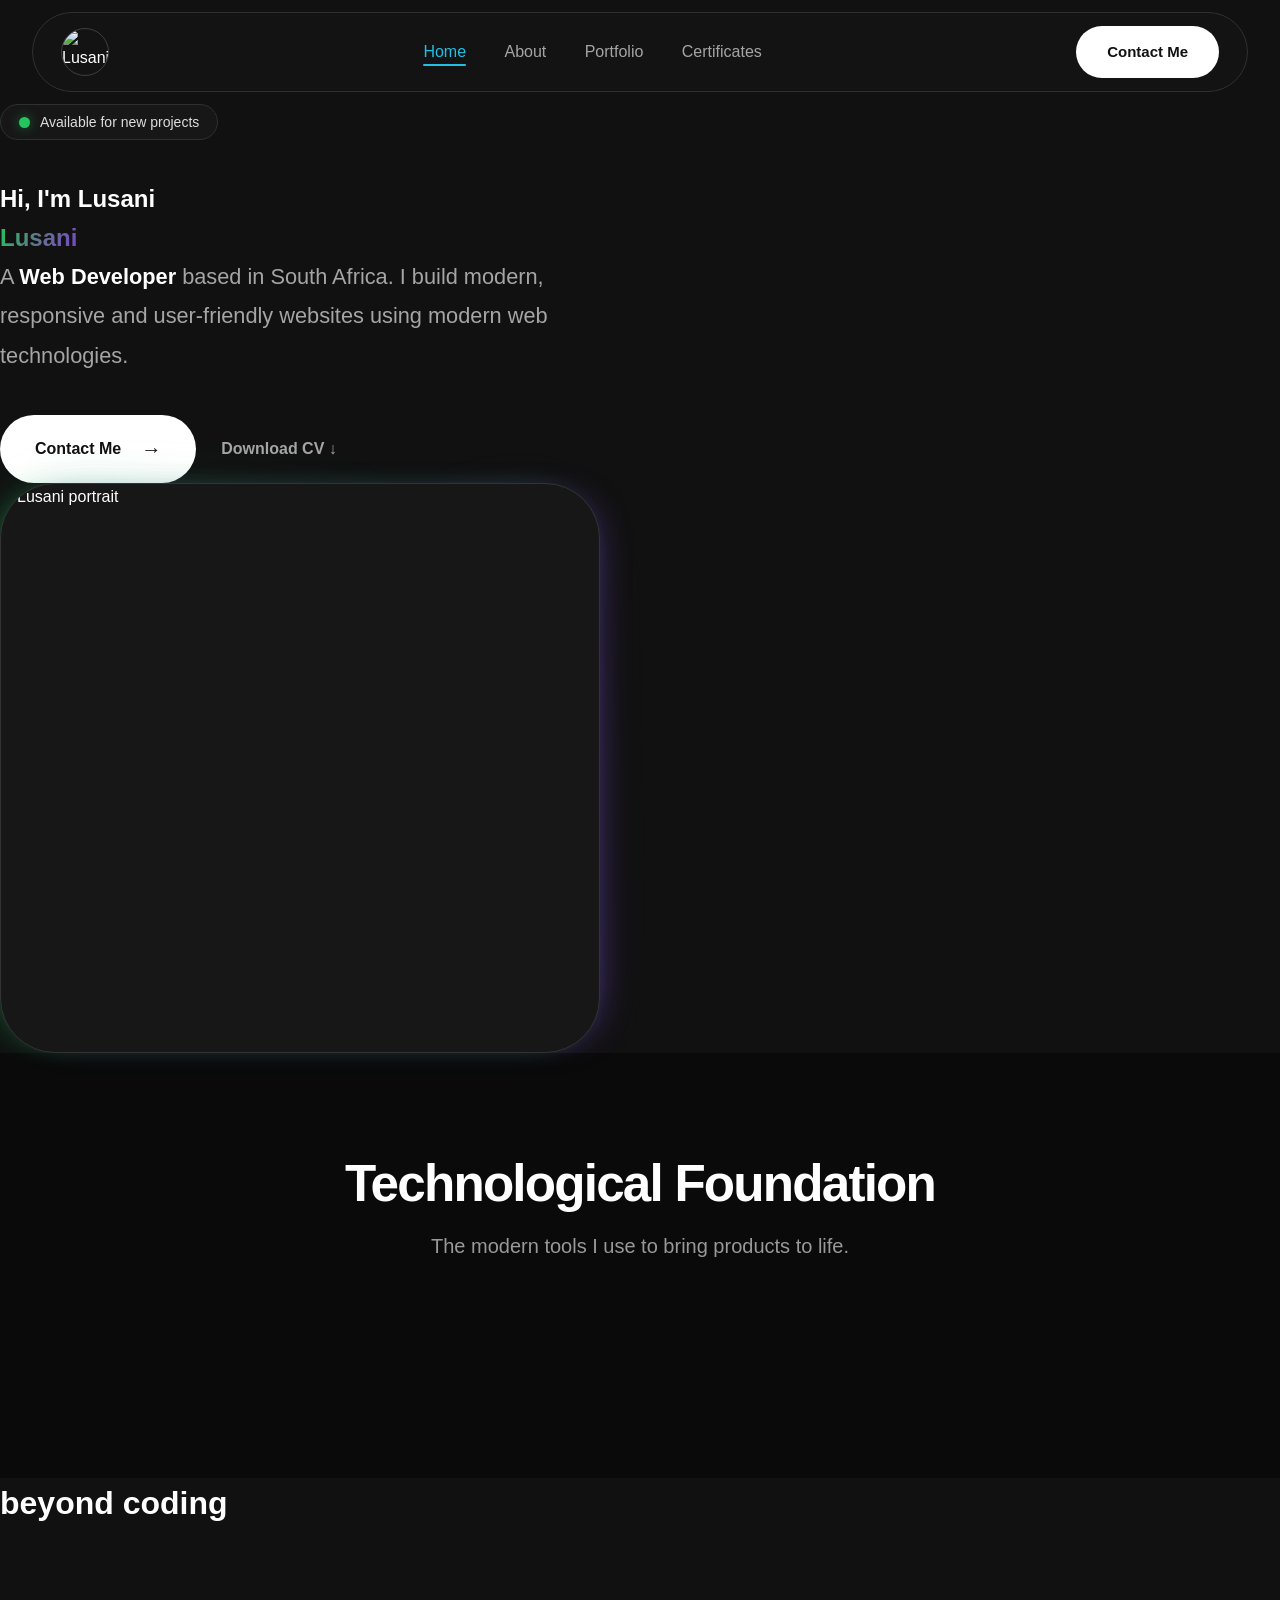
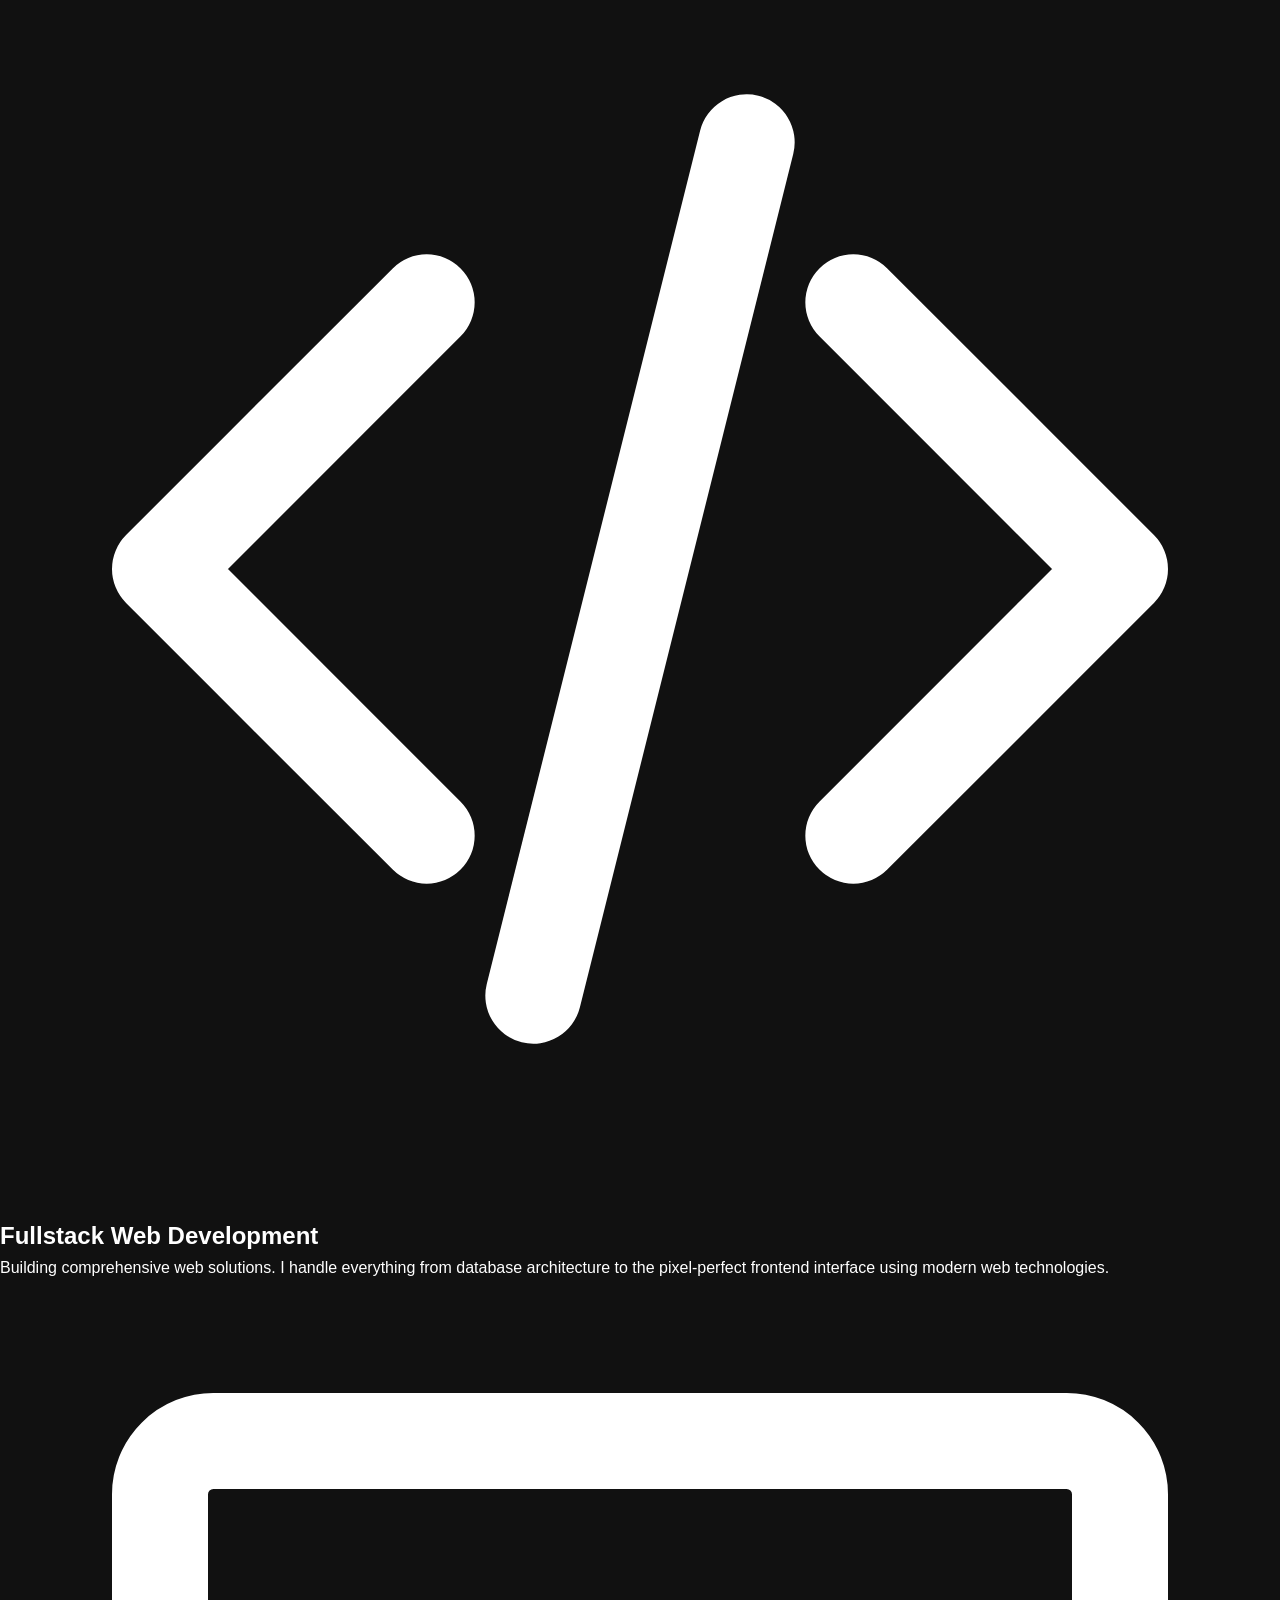
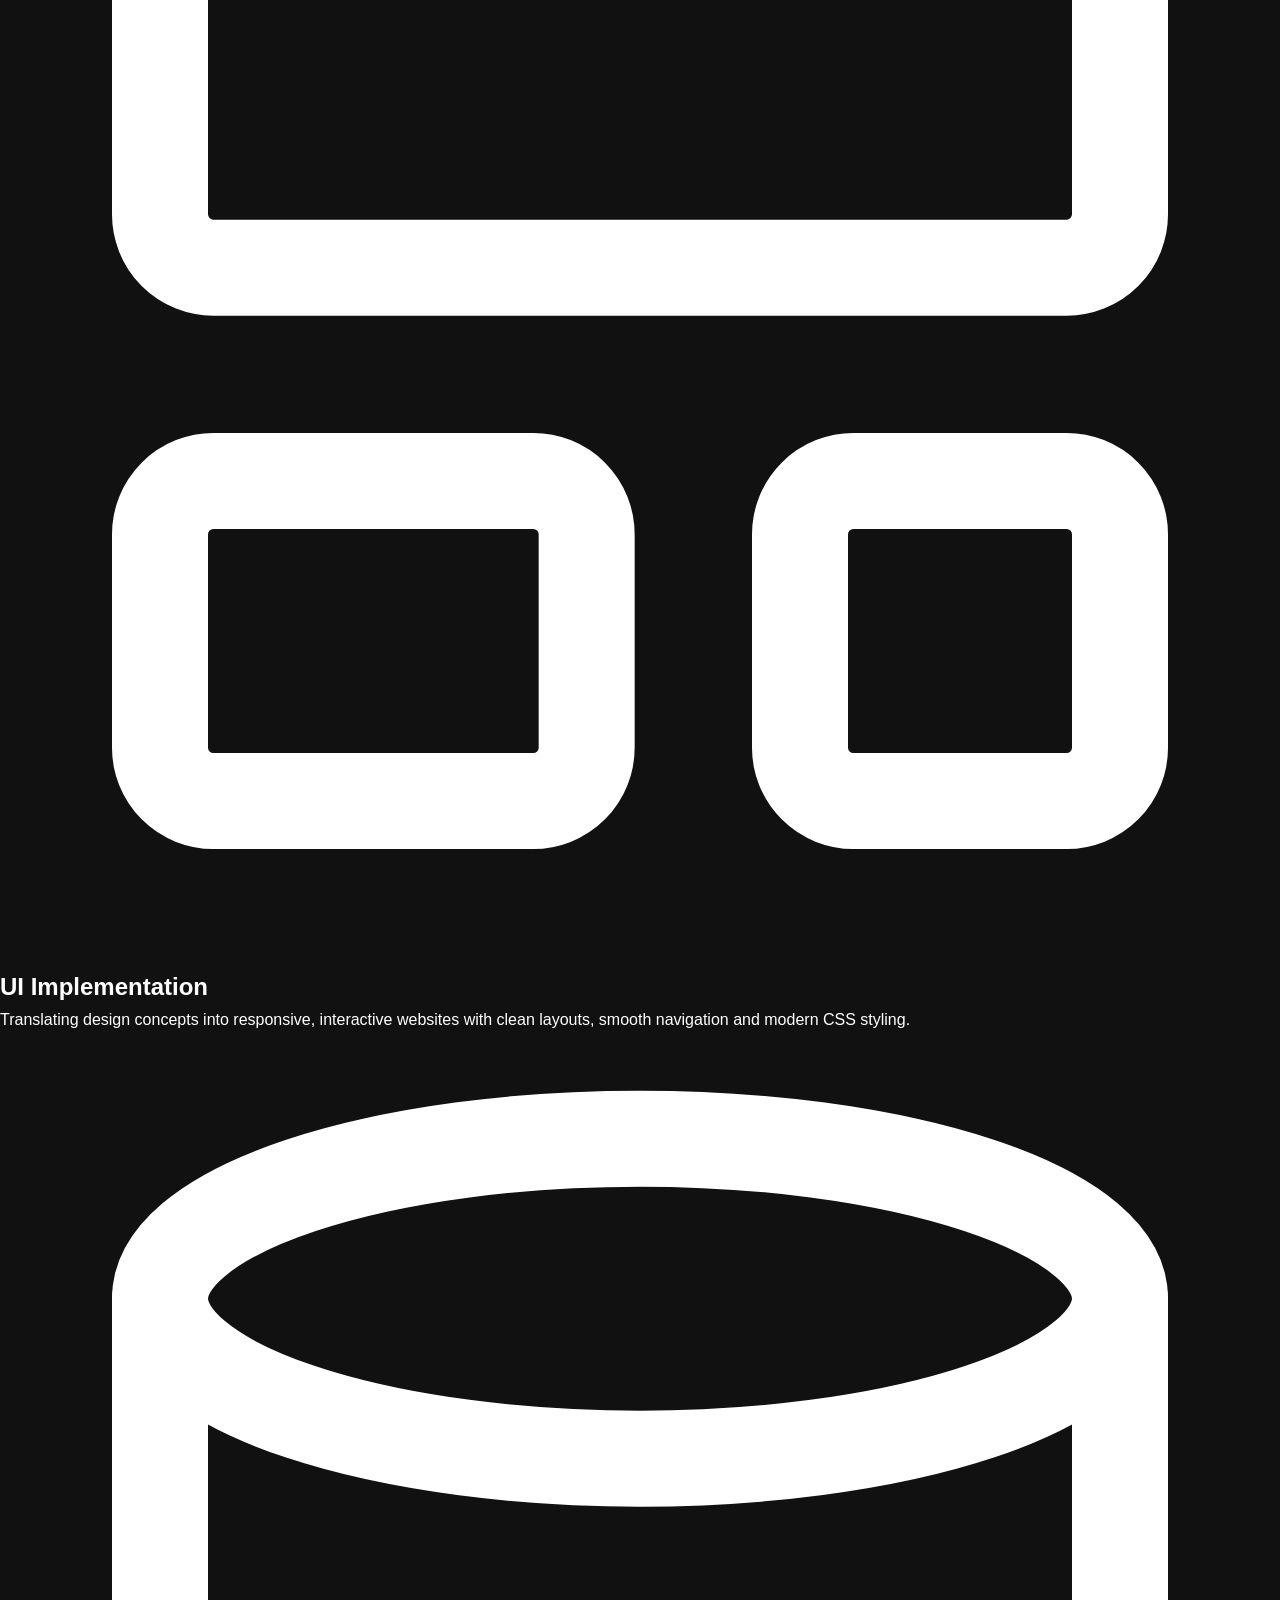
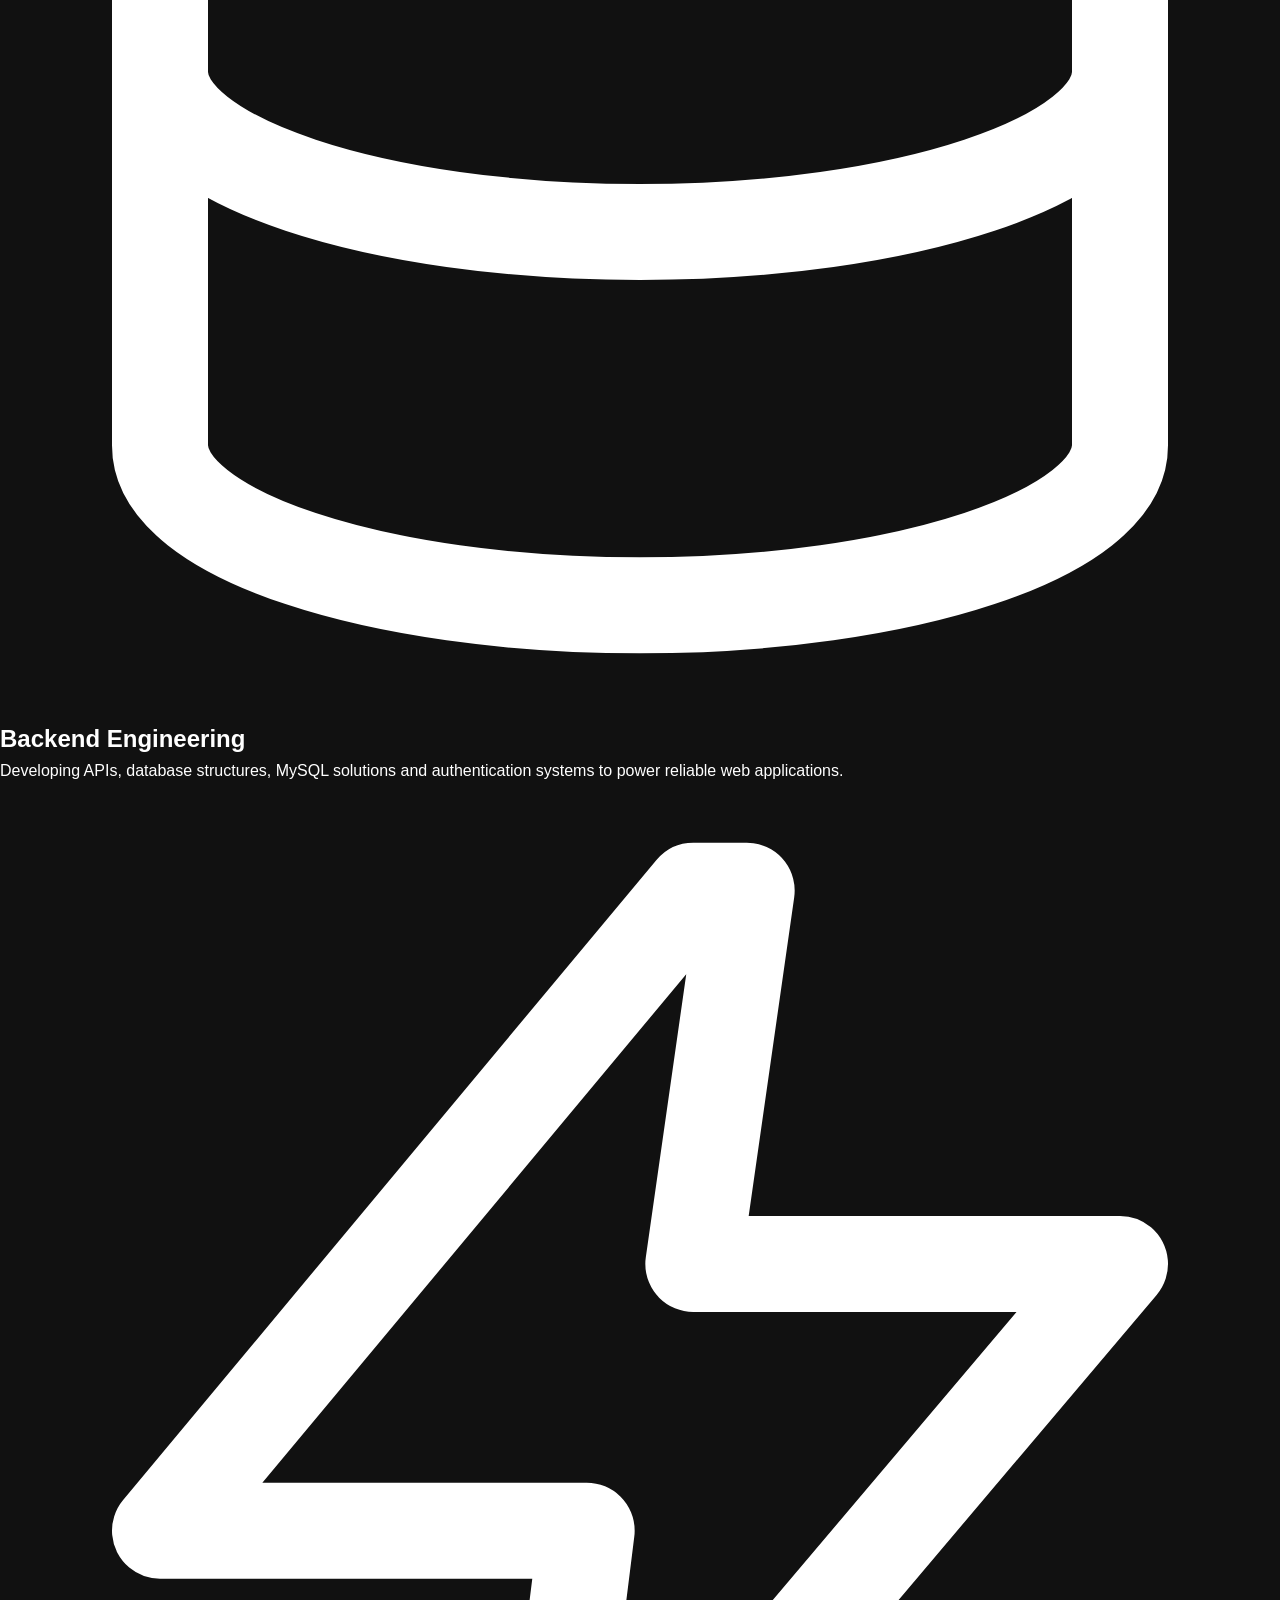
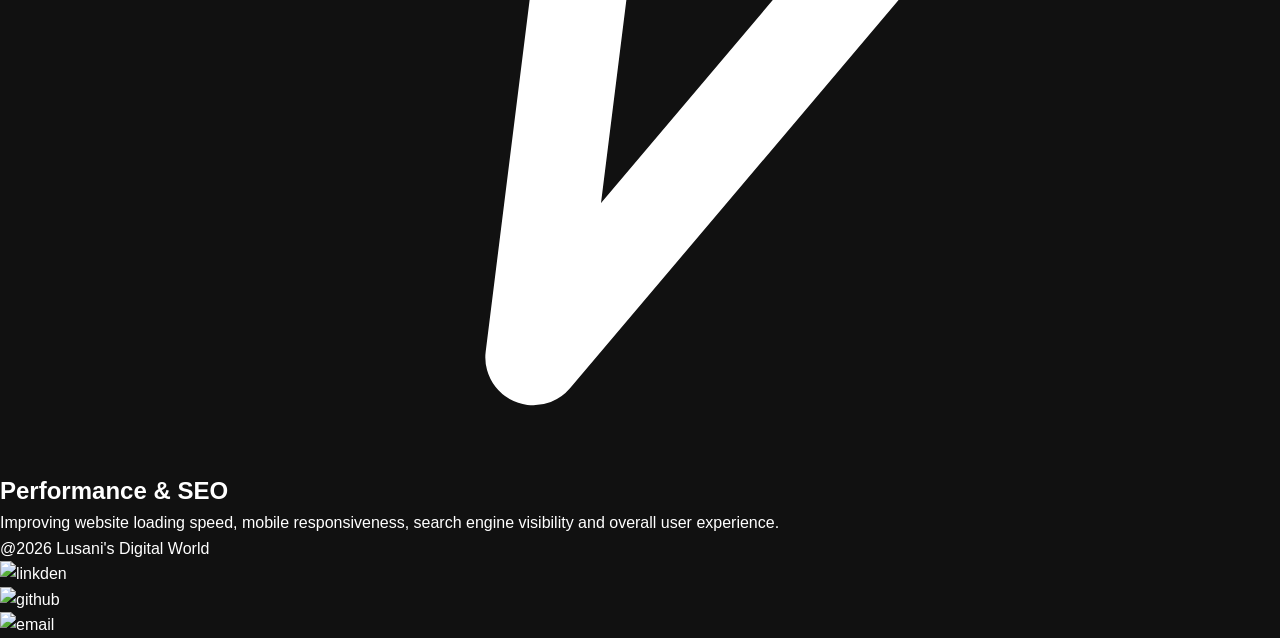
==== index.html @ f0222d67 "added infinte loop for skills and section" ====
<!DOCTYPE html>

<html>
    <head>
        <meta charset="utf-8">
        <meta http-equiv="X-UA-Compatible" content="IE=edge">
        <title></title>
        <meta name="description" content="">
        <meta name="viewport" content="width=device-width, initial-scale=1">
        <link rel="stylesheet" href="home.css">

        <link
            rel="stylesheet"
            href="https://cdn.jsdelivr.net/gh/devicons/devicon@latest/devicon.min.css"
        >

    </head>
    <body>
                
    <nav class="navbar">

        <div class="logo">
            <img src="#logo" alt="Lusani Digital Logo" width="45">
        </div>

        <ul class="nav-links">
            <li><a href="#home" class="active">Home</a></li>
            <li><a href="#about">About</a></li>
            <li><a href="#portfolio">Portfolio</a></li>
            <li><a href="#certificates">Certificates</a></li>
        </ul>

        <a href="#contact" class="contact-btn">
            Contact Me
        </a>

    </nav>

    <section class="hero-section" id="home">
        <div class="hero-content">
            <div class="availability">
            <span class="status-dot"></span>
            Available for new projects
        </div>

            <h1>
                Hi, I'm Lusani <br>
                <span class="gradient-text">Lusani</span>
            </h1>
            <p class="hero-description">
                A <strong>Web Developer</strong> based in
                South Africa. I build modern, responsive
                and user-friendly websites using
                modern web technologies.
            </p>

            <div class="hero-buttons">
                <a href="#contact" class="primary-btn">
                    Contact Me <span>→</span>
                </a>

                <a href="assets/Lusani-CV.pdf"
                class="secondary-btn"
                download>
                    Download CV ↓
                </a>
            </div>

        </div>

        <div class="hero-image-container">
            <div class="hero-image">
                <img src="assets/profile.png"
                    alt="Lusani portrait">
            </div>
        </div>
    </section>
   
    <section class="tech-section" id="skills">

        <div class="tech-heading">
            <h2>Technological Foundation</h2>
            <p>The modern tools I use to bring products to life.</p>
        </div>

        <div class="marquee">
            <div class="marquee-track" id="row-one"></div>
        </div>

        <div class="marquee reverse">
            <div class="marquee-track" id="row-two"></div>
        </div>

    </section>

        <h1>beyond coding</h1>

        <section class="services-section" id="services">

            <div class="services-container">

                <!-- Service 1: Fullstack Development -->
                <article class="service-card service-fullstack">

                    <div class="service-icon icon-blue">
                        <svg viewBox="0 0 24 24" fill="none"
                             stroke="currentColor" stroke-width="1.8"
                             stroke-linecap="round" stroke-linejoin="round"
                             aria-hidden="true">
                            <polyline points="8 17 3 12 8 7"></polyline>
                            <polyline points="16 7 21 12 16 17"></polyline>
                            <line x1="14" y1="4" x2="10" y2="20"></line>
                        </svg>
                    </div>

                    <div class="service-content">
                        <h2>Fullstack Web Development</h2>

                        <p>
                            Building comprehensive web solutions. I handle
                            everything from database architecture to the
                            pixel-perfect frontend interface using modern
                            web technologies.
                        </p>
                    </div>

                </article>

                <!-- Service 2: UI Implementation -->
                <article class="service-card service-ui">

                    <div class="service-icon icon-purple">
                        <svg viewBox="0 0 24 24" fill="none"
                             stroke="currentColor" stroke-width="1.8"
                             stroke-linecap="round" stroke-linejoin="round"
                             aria-hidden="true">
                            <rect x="3" y="3" width="18" height="8" rx="1"></rect>
                            <rect x="3" y="15" width="8" height="6" rx="1"></rect>
                            <rect x="15" y="15" width="6" height="6" rx="1"></rect>
                        </svg>
                    </div>

                    <div class="service-content">
                        <h2>UI Implementation</h2>

                        <p>
                            Translating design concepts into responsive,
                            interactive websites with clean layouts,
                            smooth navigation and modern CSS styling.
                        </p>
                    </div>

                </article>

                <!-- Service 3: Backend Engineering -->
                <article class="service-card service-backend">

                    <div class="service-icon icon-orange">
                        <svg viewBox="0 0 24 24" fill="none"
                             stroke="currentColor" stroke-width="1.8"
                             stroke-linecap="round" stroke-linejoin="round"
                             aria-hidden="true">
                            <ellipse cx="12" cy="5" rx="9" ry="3"></ellipse>
                            <path d="M3 5v14c0 1.66 4.03 3 9 3s9-1.34 9-3V5"></path>
                            <path d="M3 12c0 1.66 4.03 3 9 3s9-1.34 9-3"></path>
                        </svg>
                    </div>

                    <div class="service-content">
                        <h2>Backend Engineering</h2>

                        <p>
                            Developing APIs, database structures,
                            MySQL solutions and authentication systems
                            to power reliable web applications.
                        </p>
                    </div>

                </article>

                <!-- Service 4: Performance and SEO -->
                <article class="service-card service-performance">

                    <div class="service-icon icon-green">
                        <svg viewBox="0 0 24 24" fill="none"
                             stroke="currentColor" stroke-width="1.8"
                             stroke-linecap="round" stroke-linejoin="round"
                             aria-hidden="true">
                            <path d="M13 2 3 14h8l-1 8 11-13h-8l1-7z"></path>
                        </svg>
                    </div>

                    <div class="service-content">
                        <h2>Performance &amp; SEO</h2>

                        <p>
                            Improving website loading speed, mobile
                            responsiveness, search engine visibility
                            and overall user experience.
                        </p>
                    </div>

                </article>

            </div>

        </section>
    
        <footer>
            <p>@2026 Lusani's Digital World</p>
            <img src="#" link="#" alt="linkden">
            <img src="#" link="#" alt="github">
            <img src="#" link="#" alt="email">
        </footer>
        
        <script src="JS/script.js" async defer></script>
    </body>
</html>
---- home.css ----
/*LUSANI DIGITAL - MAIN STYLESHEET*/

/* 1. GLOBAL RESET */

:root {
    --bg-primary: #111111;
    --bg-secondary: #141414;
    --bg-dark: #0a0a0a;

    --text-primary: #ffffff;
    --text-secondary: #a5a5a5;

    --border-color: #303030;

    --accent-blue: #20bfe3;
    --accent-green: #22c55e;
    --accent-purple: #7547c9;

    --transition: 0.3s ease;
}

* {
    margin: 0;
    padding: 0;
    box-sizing: border-box;
}

html {
    scroll-behavior: smooth;
}

body {
    min-height: 100vh;
    background: var(--bg-primary);
    color: var(--text-primary);
    font-family: 'Inter', sans-serif;
    line-height: 1.6;
    overflow-x: hidden;
}

img {
    display: block;
    max-width: 100%;
}

a {
    text-decoration: none;
}

button,
a {
    -webkit-tap-highlight-color: transparent;
}

a:focus-visible,
button:focus-visible {
    outline: 2px solid var(--accent-blue);
    outline-offset: 4px;
}

::selection {
    background: var(--accent-blue);
    color: #111111;
}


/* NAVIGATION BAR */

.navbar {
    width: min(95%, 1500px);
    min-height: 80px;

    margin: 12px auto;
    padding: 12px 28px;

    display: flex;
    align-items: center;
    justify-content: space-between;
    gap: 24px;

    background: rgba(20, 20, 20, 0.95);
    border: 1px solid var(--border-color);
    border-radius: 9999px;

    position: relative;
    z-index: 100;

    transition:
        background var(--transition),
        border-color var(--transition),
        box-shadow var(--transition);
}

.navbar:hover {
    border-color: #404040;
}

/* LOGO */

.logo {
    display: flex;
    align-items: center;
    justify-content: center;
    flex-shrink: 0;
}

.logo img {
    width: 48px;
    height: 48px;

    object-fit: cover;
    border-radius: 50%;

    border: 1px solid #404040;

    transition: transform var(--transition);
}

.logo img:hover {
    transform: scale(1.08);
}

/* NAVIGATION LINKS */

.nav-links {
    display: flex;
    align-items: center;
    justify-content: center;
    flex-wrap: wrap;

    list-style: none;
    gap: clamp(16px, 3vw, 40px);
}

.nav-links li {
    list-style: none;
}

.nav-links a {
    position: relative;

    color: var(--text-secondary);
    font-size: 16px;
    font-weight: 500;
    white-space: nowrap;

    transition: color var(--transition);
}

.nav-links a:hover,
.nav-links a.active {
    color: var(--accent-blue);
}

/* UNDERLINE ANIMATION */

.nav-links a::after {
    content: "";

    position: absolute;
    left: 0;
    bottom: -6px;

    width: 0;
    height: 2px;

    background: var(--accent-blue);
    border-radius: 9999px;

    transition: width var(--transition);
}

.nav-links a:hover::after,
.nav-links a.active::after {
    width: 100%;
}

/* CONTACT BUTTON */

.contact-btn {
    display: inline-flex;
    align-items: center;
    justify-content: center;
    flex-shrink: 0;

    padding: 13px 30px;

    background: #ffffff;
    color: #111111;

    border: 1px solid transparent;
    border-radius: 9999px;

    font-size: 15px;
    font-weight: 700;
    white-space: nowrap;

    transition:
        background var(--transition),
        color var(--transition),
        transform var(--transition);
}

.contact-btn:hover {
    background: var(--accent-blue);
    color: #111111;
    transform: translateY(-2px);
}

/* HERO SECTION */
.hero {
    width: 100%;
    max-width: 1500px;
    min-height: 85vh;

    margin: 0 auto;
    padding: 70px 5%;

    display: grid;
    grid-template-columns:
        minmax(0, 1.1fr)
        minmax(0, 1fr);

    align-items: center;
    gap: clamp(30px, 4vw, 70px);
}

/* LEFT CONTENT */
.hero-content {
    min-width: 0;

    display: flex;
    flex-direction: column;
    align-items: flex-start;
}

/* AVAILABILITY BADGE */

.availability {
    display: inline-flex;
    align-items: center;
    gap: 10px;

    padding: 6px 18px;
    margin-bottom: 40px;

    background: #171717;
    border: 1px solid var(--border-color);
    border-radius: 9999px;

    color: #dddddd;
    font-size: 14px;
    font-weight: 500;
}

/* GREEN STATUS INDICATOR */

.status-dot {
    width: 11px;
    height: 11px;

    flex-shrink: 0;

    background: var(--accent-green);
    border-radius: 50%;

    box-shadow: 0 0 12px rgba(34, 197, 94, 0.5);

    animation: status-pulse 2.5s ease-in-out infinite;
}

@keyframes status-pulse {
    0%, 100% {
        opacity: 1;
        box-shadow: 0 0 8px rgba(34, 197, 94, 0.4);
    }

    50% {
        opacity: 0.7;
        box-shadow: 0 0 18px rgba(34, 197, 94, 0.7);
    }
}

/* HERO HEADING */

.hero h1 {
    margin-bottom: 28px;

    font-size: clamp(52px, 7vw, 110px);
    font-weight: 800;

    line-height: 1.05;
    letter-spacing: -0.055em;

    color: #ffffff;
}

/* GRADIENT NAME */

.gradient-text {
    display: inline-block;

    background: linear-gradient(
        110deg,
        #22c55e 0%,
        #64748b 50%,
        #7547c9 100%
    );

    background-clip: text;
    -webkit-background-clip: text;

    color: transparent;
    -webkit-text-fill-color: transparent;
}

/* DESCRIPTION */

.hero-description {
    max-width: 620px;
    margin-bottom: 40px;

    color: var(--text-secondary);

    font-size: clamp(16px, 1.7vw, 22px);
    line-height: 1.8;
}

.hero-description strong {
    color: #ffffff;
    font-weight: 700;
}

/* HERO BUTTONS */

.hero-buttons {
    display: flex;
    align-items: center;
    flex-wrap: wrap;
    gap: 25px;
}

/* PRIMARY BUTTON */

.primary-btn {
    display: inline-flex;
    align-items: center;
    justify-content: center;
    gap: 20px;

    padding: 18px 35px;

    background: #ffffff;
    color: #111111;

    border-radius: 9999px;

    font-size: 16px;
    font-weight: 700;
    white-space: nowrap;

    transition:
        background var(--transition),
        transform var(--transition),
        box-shadow var(--transition);
}

.primary-btn:hover {
    background: #dbeafe;
    transform: translateY(-3px);

    box-shadow: 0 8px 25px rgba(255, 255, 255, 0.12);
}

.primary-btn span {
    font-size: 20px;
    transition: transform var(--transition);
}

.primary-btn:hover span {
    transform: translateX(4px);
}

/* SECONDARY BUTTON */

.secondary-btn {
    display: inline-flex;
    align-items: center;
    gap: 10px;

    color: var(--text-secondary);

    font-size: 16px;
    font-weight: 600;

    transition:
        color var(--transition),
        transform var(--transition);
}

.secondary-btn:hover {
    color: #ffffff;
    transform: translateY(-2px);
}

/* HERO IMAGE */

.hero-image-container {
    position: relative;

    width: 100%;
    max-width: 600px;

    justify-self: end;
}

/* GLOW EFFECT BEHIND IMAGE */

.hero-image-container::before {
    content: "";

    position: absolute;
    inset: 15px;

    border-radius: 55px;

    background: linear-gradient(
        120deg,
        rgba(34, 197, 94, 0.5),
        transparent 45%,
        rgba(117, 71, 201, 0.5)
    );

    filter: blur(30px);
    opacity: 0.6;

    z-index: 0;
    pointer-events: none;
}

/* IMAGE CARD */

.hero-image {
    position: relative;
    z-index: 1;

    width: 100%;
    height: 570px;

    background: #171717;

    border: 1px solid #333333;
    border-radius: 55px;

    overflow: hidden;

    box-shadow:
        -12px 0 35px -20px rgba(34, 197, 94, 0.7),
        12px 0 35px -20px rgba(117, 71, 201, 0.7);

    transition:
        transform 0.4s ease,
        box-shadow 0.4s ease;
}

.hero-image:hover {
    transform: translateY(-5px);

    box-shadow:
        -18px 0 45px -20px rgba(34, 197, 94, 0.8),
        18px 0 45px -20px rgba(117, 71, 201, 0.8);
}

.hero-image img {
    width: 100%;
    height: 100%;

    object-fit: contain;
    object-position: center bottom;
}


/* TECHNOLOGICAL FOUNDATION */

.tech-section {
    position: relative;

    width: 100%;
    padding: 100px 0;

    background: var(--bg-dark);

    overflow: hidden;
}

/* SECTION HEADING */

.tech-heading {
    text-align: center;

    margin-bottom: 65px;
    padding: 0 20px;
}

.tech-heading h2 {
    margin-bottom: 15px;

    color: #ffffff;

    font-size: clamp(30px, 4vw, 52px);
    font-weight: 800;

    line-height: 1.2;
    letter-spacing: -0.035em;
}

.tech-heading p {
    color: #999999;
    font-size: clamp(16px, 1.8vw, 20px);
    line-height: 1.7;
}


/* INFINITE TECHNOLOGY MARQUEE */

.marquee {
    width: 100%;
    overflow: hidden;

    margin-bottom: 25px;

    -webkit-mask-image: linear-gradient(
        to right,
        transparent,
        black 10%,
        black 90%,
        transparent
    );

    mask-image: linear-gradient(
        to right,
        transparent,
        black 10%,
        black 90%,
        transparent
    );
}

/* ANIMATED TRACK */

.marquee-track {
    --marquee-gap: 25px;

    display: flex;
    align-items: center;

    gap: var(--marquee-gap);

    width: max-content;

    animation: scroll-left 35s linear infinite;

    will-change: transform;
}

/*
   The JavaScript creates two identical sets
   of technology cards.

   Each set is wrapped inside .marquee-group.
   Moving the track by 50% creates a
   seamless infinite loop.
*/

.marquee-group {
    display: flex;
    align-items: center;
    flex-shrink: 0;

    gap: var(--marquee-gap);

    padding-right: var(--marquee-gap);
}

/* Avoid double spacing between groups */
.marquee-track {
    gap: 0;
}

/* TECHNOLOGY CARDS */

.tech-card {
    display: flex;
    align-items: center;
    justify-content: center;
    flex-shrink: 0;

    gap: 15px;

    min-width: 190px;
    min-height: 75px;

    padding: 18px 28px;

    background: #111111;

    border: 1px solid #303030;
    border-radius: 22px;

    color: #dddddd;

    font-size: 16px;
    font-weight: 600;

    white-space: nowrap;

    transition:
        background var(--transition),
        border-color var(--transition),
        color var(--transition),
        transform var(--transition);
}

/* TECHNOLOGY ICONS */

.tech-card i {
    font-size: 28px;
    color: #aaaaaa;

    transition: color var(--transition);
}

/* HOVER EFFECT */

.tech-card:hover {
    background: #171b27;
    border-color: #246bfd;

    color: #ffffff;

    transform: translateY(-3px);
}

.tech-card:hover i {
    color: #ffffff;
}

/* SCROLL ANIMATION */

@keyframes scroll-left {
    from {
        transform: translateX(0);
    }

    to {
        transform: translateX(-50%);
    }
}

/* SECOND ROW MOVES IN REVERSE */

.marquee.reverse .marquee-track {
    animation-direction: reverse;
    animation-duration: 40s;
}

/* PAUSE ON HOVER */

.marquee:hover .marquee-track {
    animation-play-state: paused;
}


/* TABLET RESPONSIVENESS */

@media (max-width: 1100px) {

    .navbar {
        padding: 12px 20px;
        gap: 16px;
    }

    .nav-links {
        gap: 20px;
    }

    .nav-links a {
        font-size: 14px;
    }

    .contact-btn {
        padding: 12px 22px;
        font-size: 14px;
    }

    .hero {
        gap: 30px;
    }

    .hero h1 {
        font-size: clamp(50px, 6.5vw, 85px);
    }

    .hero-image {
        height: 470px;
    }
}

/* MOBILE RESPONSIVENESS */

@media (max-width: 768px) {

    /* NAVBAR */

    .navbar {
        width: 94%;
        min-height: 70px;

        padding: 12px 18px;

        flex-wrap: wrap;
        justify-content: center;

        gap: 15px;

        border-radius: 28px;
    }

    .logo {
        margin-right: auto;
    }

    .logo img {
        width: 42px;
        height: 42px;
    }

    .nav-links {
        order: 3;
        width: 100%;

        gap: 18px;
        flex-wrap: wrap;

        padding: 10px 0 2px;
    }

    .nav-links a {
        font-size: 13px;
    }

    .contact-btn {
        padding: 11px 20px;
        font-size: 13px;
    }

    /* HERO */

    .hero {
        min-height: auto;

        grid-template-columns: 1fr;

        padding: 60px 6%;
        gap: 55px;
    }

    .hero-content {
        align-items: flex-start;
    }

    .availability {
        margin-bottom: 30px;
        font-size: 12px;
    }

    .hero h1 {
        font-size: clamp(50px, 11vw, 75px);
        letter-spacing: -0.045em;
    }

    .hero-description {
        max-width: 100%;
        font-size: 17px;
        line-height: 1.75;
    }

    .hero-buttons {
        gap: 22px;
    }

    .primary-btn {
        padding: 15px 26px;
        font-size: 14px;
    }

    .secondary-btn {
        font-size: 14px;
    }

    /* HERO IMAGE */

    .hero-image-container {
        max-width: 500px;
        justify-self: center;
    }

    .hero-image {
        height: 440px;
        border-radius: 35px;
    }

    .hero-image-container::before {
        border-radius: 35px;
    }

    /* TECHNOLOGY SECTION */

    .tech-section {
        padding: 75px 0;
    }

    .tech-heading {
        margin-bottom: 45px;
    }

    .tech-heading h2 {
        font-size: 32px;
    }

    .tech-heading p {
        font-size: 16px;
    }

    .marquee {
        margin-bottom: 18px;
    }

    .marquee-track {
        --marquee-gap: 15px;
        animation-duration: 28s;
    }

    .marquee.reverse .marquee-track {
        animation-duration: 32s;
    }

    .tech-card {
        min-width: 150px;
        min-height: 60px;

        padding: 14px 20px;

        font-size: 14px;
        border-radius: 16px;
    }

    .tech-card i {
        font-size: 23px;
    }
}

/* SMALL MOBILE SCREENS */

@media (max-width: 480px) {

    .navbar {
        padding: 12px;
    }

    .nav-links {
        gap: 12px;
    }

    .nav-links a {
        font-size: 12px;
    }

    .hero {
        padding: 45px 5%;
    }

    .hero h1 {
        font-size: clamp(44px, 12vw, 60px);
    }

    .hero-description {
        font-size: 15px;
    }

    .hero-buttons {
        gap: 18px;
    }

    .primary-btn {
        padding: 14px 22px;
    }

    .hero-image {
        height: 350px;
        border-radius: 28px;
    }

    .tech-heading h2 {
        font-size: 28px;
    }

    .tech-card {
        min-width: 135px;
        padding: 12px 16px;
    }
}

/*ACCESSIBILITY*/

@media (prefers-reduced-motion: reduce) {

    html {
        scroll-behavior: auto;
    }

    *,
    *::before,
    *::after {
        animation-duration: 0.01ms !important;
        animation-iteration-count: 1 !important;
        transition-duration: 0.01ms !important;
    }

    .marquee-track {
        animation: none !important;
        will-change: auto;
    }
}
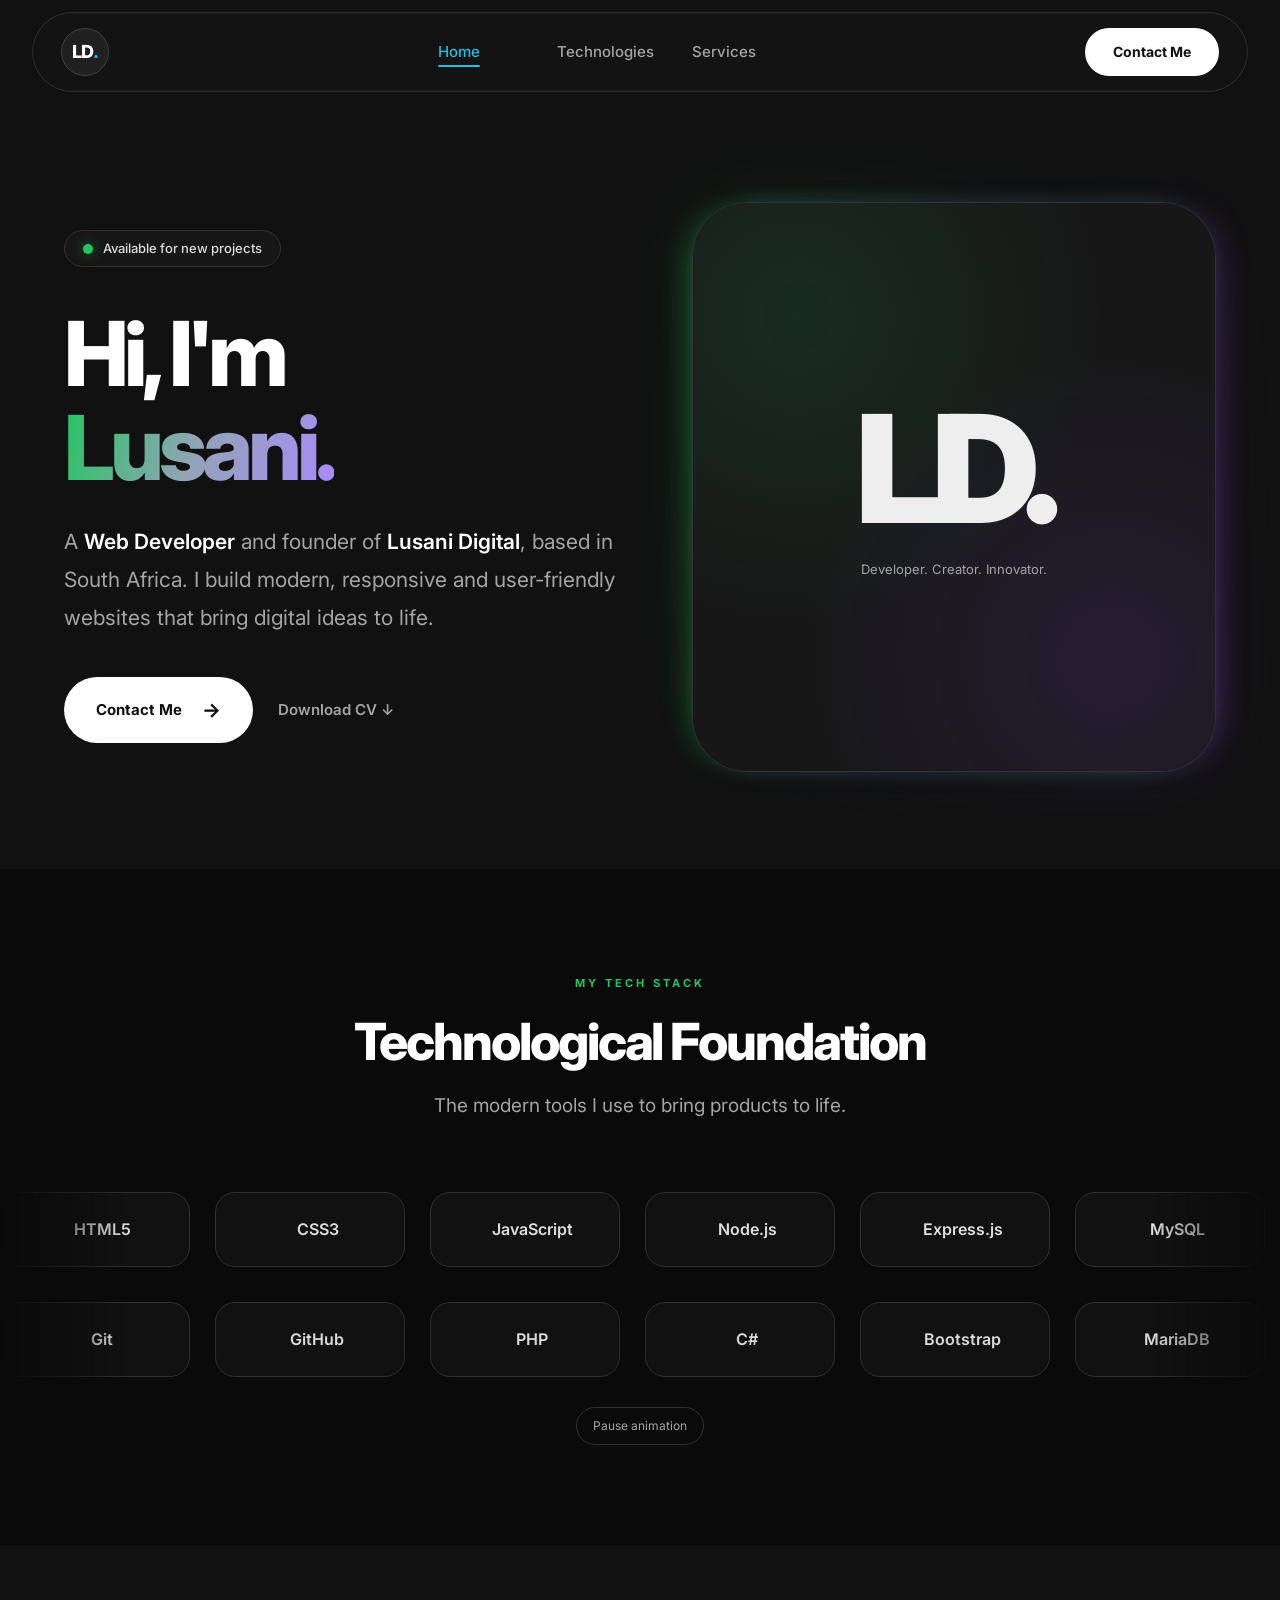
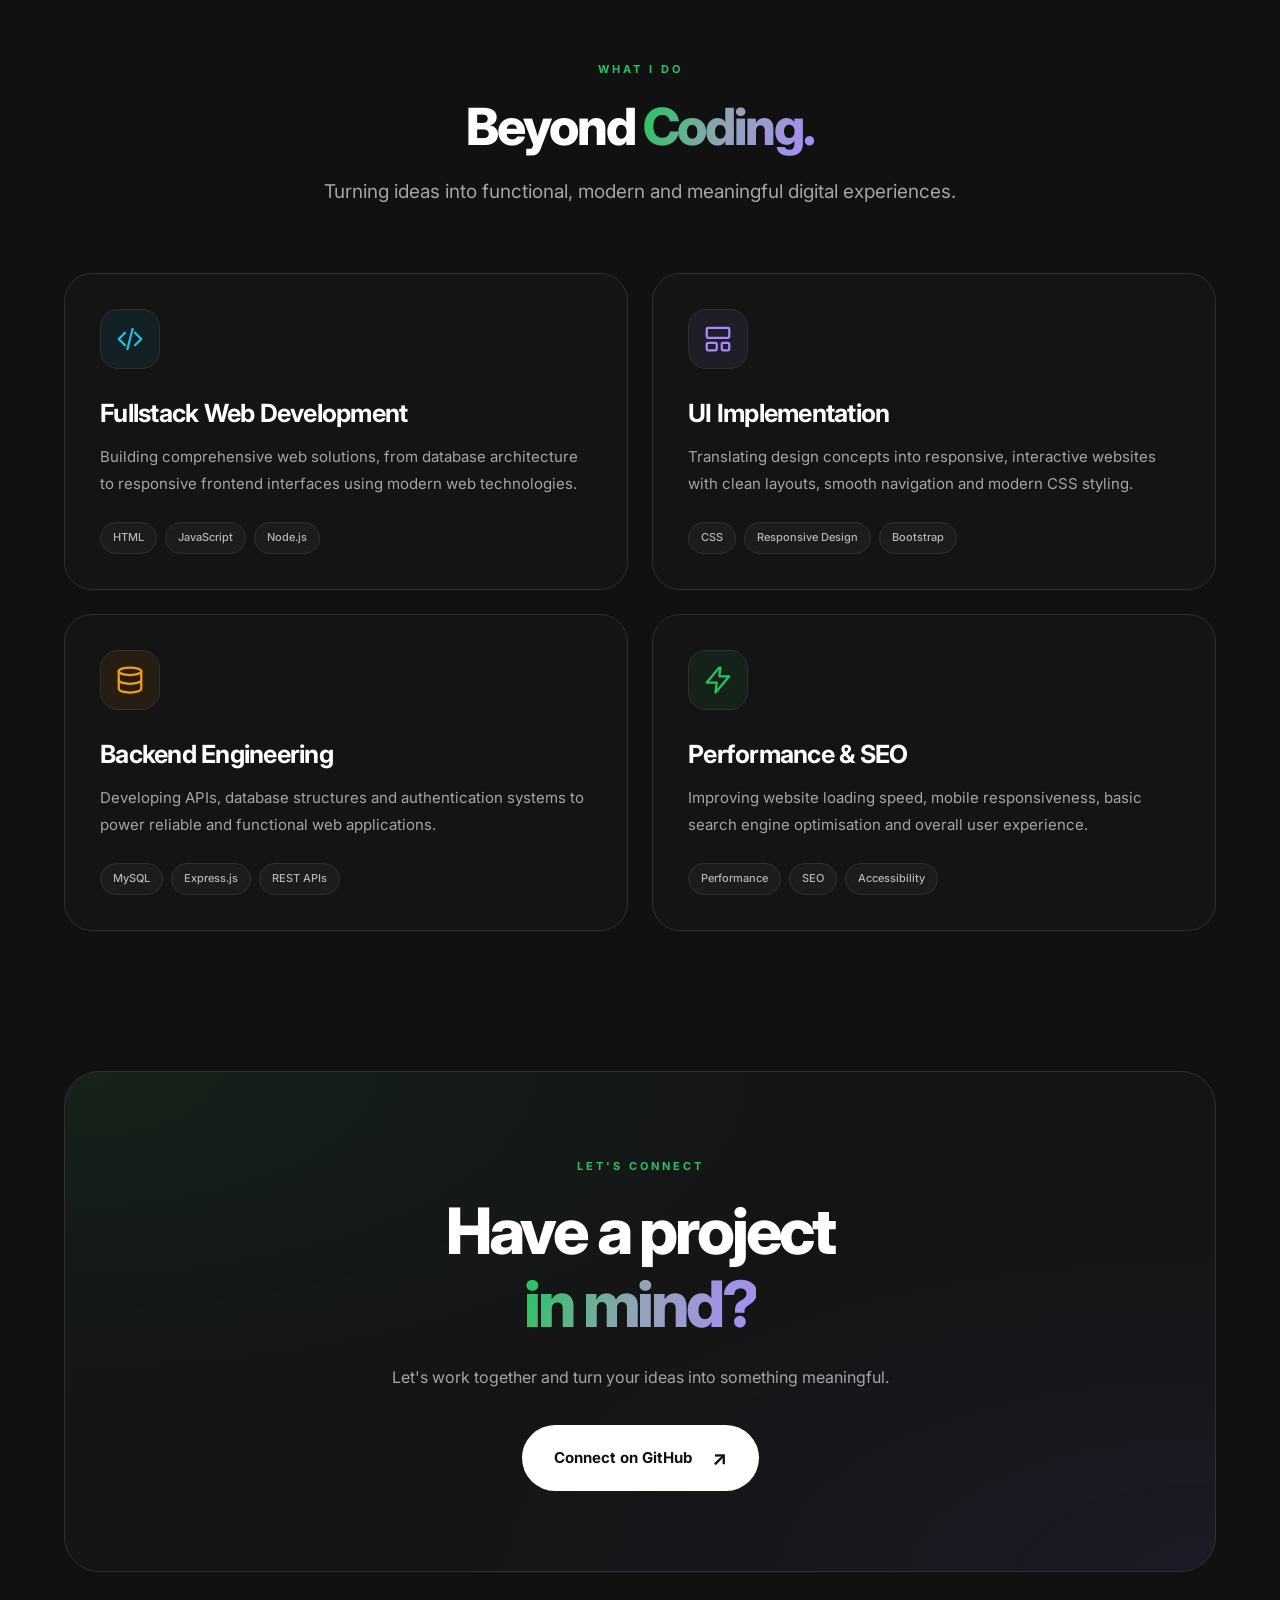
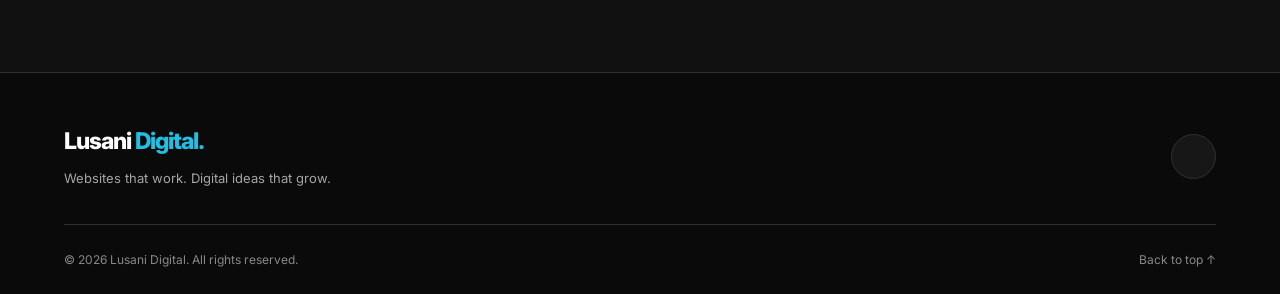
==== commit d8f7f52e: "refined the code and added assets folder" ====
--- a/index.html
+++ b/index.html
@@ -1,203 +1,377 @@
 <!DOCTYPE html>
-
-<html>
-    <head>
-        <meta charset="utf-8">
-        <meta http-equiv="X-UA-Compatible" content="IE=edge">
-        <title></title>
-        <meta name="description" content="">
-        <meta name="viewport" content="width=device-width, initial-scale=1">
-        <link rel="stylesheet" href="home.css">
-
-        <link
-            rel="stylesheet"
-            href="https://cdn.jsdelivr.net/gh/devicons/devicon@latest/devicon.min.css"
-        >
-
-    </head>
-    <body>
-                
-    <nav class="navbar">
-
-        <div class="logo">
-            <img src="#logo" alt="Lusani Digital Logo" width="45">
-        </div>
-
-        <ul class="nav-links">
-            <li><a href="#home" class="active">Home</a></li>
-            <li><a href="#about">About</a></li>
-            <li><a href="#portfolio">Portfolio</a></li>
-            <li><a href="#certificates">Certificates</a></li>
-        </ul>
-
-        <a href="#contact" class="contact-btn">
-            Contact Me
-        </a>
-
-    </nav>
-
-    <section class="hero-section" id="home">
-        <div class="hero-content">
-            <div class="availability">
-            <span class="status-dot"></span>
-            Available for new projects
-        </div>
-
-            <h1>
-                Hi, I'm Lusani <br>
-                <span class="gradient-text">Lusani</span>
-            </h1>
-            <p class="hero-description">
-                A <strong>Web Developer</strong> based in
-                South Africa. I build modern, responsive
-                and user-friendly websites using
-                modern web technologies.
-            </p>
-
-            <div class="hero-buttons">
-                <a href="#contact" class="primary-btn">
-                    Contact Me <span>→</span>
-                </a>
-
-                <a href="assets/Lusani-CV.pdf"
-                class="secondary-btn"
-                download>
-                    Download CV ↓
-                </a>
-            </div>
-
-        </div>
-
-        <div class="hero-image-container">
-            <div class="hero-image">
-                <img src="assets/profile.png"
-                    alt="Lusani portrait">
-            </div>
-        </div>
-    </section>
-   
-    <section class="tech-section" id="skills">
-
-        <div class="tech-heading">
-            <h2>Technological Foundation</h2>
-            <p>The modern tools I use to bring products to life.</p>
-        </div>
-
-        <div class="marquee">
-            <div class="marquee-track" id="row-one"></div>
-        </div>
-
-        <div class="marquee reverse">
-            <div class="marquee-track" id="row-two"></div>
-        </div>
-
-    </section>
-
-        <h1>beyond coding</h1>
-
+<html lang="en">
+
+<head>
+    <meta charset="UTF-8">
+    <meta name="viewport" content="width=device-width, initial-scale=1.0">
+
+    <title>Lusani Digital | Web Developer</title>
+
+    <meta name="description"
+        content="Lusani Digital provides modern web development, responsive website design and backend development services in South Africa.">
+
+    <!-- Google Fonts -->
+    <link rel="preconnect" href="https://fonts.googleapis.com">
+    <link rel="preconnect" href="https://fonts.gstatic.com" crossorigin>
+
+    <link href="https://fonts.googleapis.com/css2?family=Inter:wght@400;500;600;700;800;900&display=swap"
+        rel="stylesheet">
+
+    <!-- Devicon -->
+    <link rel="stylesheet"
+        href="https://cdn.jsdelivr.net/gh/devicons/devicon@latest/devicon.min.css">
+
+    <!-- Main CSS -->
+    <link rel="stylesheet" href="home.css">
+
+    <!-- JavaScript -->
+    <script src="JS/script.js" defer></script>
+
+</head>
+
+<body>
+
+    <!-- NAVIGATION -->
+    <header class="header">
+
+        <nav class="navbar" aria-label="Main navigation">
+
+            <a href="#home" class="logo" aria-label="Lusani Digital Home">
+                LD<span>.</span>
+            </a>
+
+            <ul class="nav-links" id="navLinks">
+
+                <li><a href="#home" class="active">Home</a></li>
+                <li></li><a href="#skills">Technologies</a></li>
+                <li><a href="#services">Services</a></li>
+
+            </ul>
+
+            <a href="#contact" class="contact-btn">
+                Contact Me
+            </a>
+
+            <button class="menu-toggle"
+                id="menuToggle"
+                aria-label="Toggle navigation"
+                aria-controls="navLinks"
+                aria-expanded="false">
+
+                <span></span>
+                <span></span>
+                <span></span>
+
+            </button>
+
+        </nav>
+
+    </header>
+
+    <main>
+
+        <!-- HERO SECTION -->
+        <section class="hero" id="home">
+
+            <div class="hero-content">
+
+                <div class="availability">
+
+                    <span class="status-dot"></span>
+
+                    Available for new projects
+
+                </div>
+
+                <h1>
+                    Hi, I'm <br>
+                    <span class="gradient-text">Lusani.</span>
+                </h1>
+
+                <p class="hero-description">
+
+                    A <strong>Web Developer</strong> and founder
+                    of <strong>Lusani Digital</strong>, based in
+                    South Africa.
+
+                    I build modern, responsive and user-friendly
+                    websites that bring digital ideas to life.
+
+                </p>
+
+                <div class="hero-buttons">
+
+                    <a href="#contact" class="primary-btn">
+
+                        Contact Me
+                        <span>→</span>
+
+                    </a>
+
+                    <a href="assets/Lusani-CV.pdf"
+                        class="secondary-btn"
+                        download>
+
+                        Download CV ↓
+
+                    </a>
+
+                </div>
+
+            </div>
+
+            <div class="hero-image-container">
+
+                <div class="hero-image">
+
+                    <img src="assets/profile.png"
+                        alt="Portrait of Lusani"
+                        id="profileImage">
+
+                    <div class="image-placeholder" id="imagePlaceholder" hidden>
+                        <span>LD.</span>
+                        <p>Developer. Creator. Innovator.</p>
+                    </div>
+
+                </div>
+
+            </div>
+
+        </section>
+
+        <!-- TECHNOLOGICAL FOUNDATION -->
+        <section class="tech-section" id="skills">
+
+            <div class="section-heading">
+
+                <span class="section-label">
+                    MY TECH STACK
+                </span>
+
+                <h2>Technological Foundation</h2>
+
+                <p>
+                    The modern tools I use to bring products to life.
+                </p>
+
+            </div>
+
+            <div class="marquee">
+
+                <div class="marquee-track" id="row-one"></div>
+
+            </div>
+
+            <div class="marquee reverse">
+
+                <div class="marquee-track" id="row-two"></div>
+
+            </div>
+
+            <button class="motion-toggle"
+                id="motionToggle"
+                type="button"
+                aria-pressed="false">
+
+                Pause animation
+
+            </button>
+
+        </section>
+
+        <!-- SERVICES SECTION -->
         <section class="services-section" id="services">
 
+            <div class="section-heading">
+
+                <span class="section-label">
+                    WHAT I DO
+                </span>
+
+                <h2>Beyond <span class="gradient-text">Coding.</span></h2>
+
+                <p>
+                    Turning ideas into functional, modern
+                    and meaningful digital experiences.
+                </p>
+
+            </div>
+
             <div class="services-container">
 
-                <!-- Service 1: Fullstack Development -->
+
+                <!-- FULLSTACK DEVELOPMENT -->
+
                 <article class="service-card service-fullstack">
 
                     <div class="service-icon icon-blue">
-                        <svg viewBox="0 0 24 24" fill="none"
-                             stroke="currentColor" stroke-width="1.8"
-                             stroke-linecap="round" stroke-linejoin="round"
-                             aria-hidden="true">
-                            <polyline points="8 17 3 12 8 7"></polyline>
-                            <polyline points="16 7 21 12 16 17"></polyline>
-                            <line x1="14" y1="4" x2="10" y2="20"></line>
+
+                        <svg viewBox="0 0 24 24"
+                            fill="none"
+                            stroke="currentColor"
+                            stroke-width="1.8"
+                            stroke-linecap="round"
+                            stroke-linejoin="round"
+                            aria-hidden="true">
+
+                            <polyline points="8 17 3 12 8 7"/>
+                            <polyline points="16 7 21 12 16 17"/>
+                            <line x1="14" y1="4" x2="10" y2="20"/>
+
                         </svg>
+
                     </div>
 
                     <div class="service-content">
-                        <h2>Fullstack Web Development</h2>
+
+                        <h3>Fullstack Web Development</h3>
 
                         <p>
-                            Building comprehensive web solutions. I handle
-                            everything from database architecture to the
-                            pixel-perfect frontend interface using modern
+                            Building comprehensive web solutions,
+                            from database architecture to responsive
+                            frontend interfaces using modern
                             web technologies.
                         </p>
+
+                    </div>
+
+                    <div class="service-tags">
+
+                        <span>HTML</span>
+                        <span>JavaScript</span>
+                        <span>Node.js</span>
+
                     </div>
 
                 </article>
 
-                <!-- Service 2: UI Implementation -->
+                <!-- UI IMPLEMENTATION -->
                 <article class="service-card service-ui">
 
                     <div class="service-icon icon-purple">
-                        <svg viewBox="0 0 24 24" fill="none"
-                             stroke="currentColor" stroke-width="1.8"
-                             stroke-linecap="round" stroke-linejoin="round"
-                             aria-hidden="true">
-                            <rect x="3" y="3" width="18" height="8" rx="1"></rect>
-                            <rect x="3" y="15" width="8" height="6" rx="1"></rect>
-                            <rect x="15" y="15" width="6" height="6" rx="1"></rect>
+
+                        <svg viewBox="0 0 24 24"
+                            fill="none"
+                            stroke="currentColor"
+                            stroke-width="1.8"
+                            stroke-linecap="round"
+                            stroke-linejoin="round"
+                            aria-hidden="true">
+
+                            <rect x="3" y="3" width="18" height="8" rx="1"/>
+                            <rect x="3" y="15" width="8" height="6" rx="1"/>
+                            <rect x="15" y="15" width="6" height="6" rx="1"/>
+
                         </svg>
+
                     </div>
 
                     <div class="service-content">
-                        <h2>UI Implementation</h2>
+
+                        <h3>UI Implementation</h3>
 
                         <p>
-                            Translating design concepts into responsive,
-                            interactive websites with clean layouts,
-                            smooth navigation and modern CSS styling.
+                            Translating design concepts into
+                            responsive, interactive websites
+                            with clean layouts, smooth navigation
+                            and modern CSS styling.
                         </p>
+
+                    </div>
+
+                    <div class="service-tags">
+
+                        <span>CSS</span>
+                        <span>Responsive Design</span>
+                        <span>Bootstrap</span>
+
                     </div>
 
                 </article>
 
-                <!-- Service 3: Backend Engineering -->
+                <!-- BACKEND ENGINEERING -->
                 <article class="service-card service-backend">
 
                     <div class="service-icon icon-orange">
-                        <svg viewBox="0 0 24 24" fill="none"
-                             stroke="currentColor" stroke-width="1.8"
-                             stroke-linecap="round" stroke-linejoin="round"
-                             aria-hidden="true">
-                            <ellipse cx="12" cy="5" rx="9" ry="3"></ellipse>
-                            <path d="M3 5v14c0 1.66 4.03 3 9 3s9-1.34 9-3V5"></path>
-                            <path d="M3 12c0 1.66 4.03 3 9 3s9-1.34 9-3"></path>
+
+                        <svg viewBox="0 0 24 24"
+                            fill="none"
+                            stroke="currentColor"
+                            stroke-width="1.8"
+                            stroke-linecap="round"
+                            stroke-linejoin="round"
+                            aria-hidden="true">
+
+                            <ellipse cx="12" cy="5" rx="9" ry="3"/>
+
+                            <path d="M3 5v14c0 1.66 4.03 3 9 3s9-1.34 9-3V5"/>
+
+                            <path d="M3 12c0 1.66 4.03 3 9 3s9-1.34 9-3"/>
+
                         </svg>
+
                     </div>
 
                     <div class="service-content">
-                        <h2>Backend Engineering</h2>
+
+                        <h3>Backend Engineering</h3>
 
                         <p>
-                            Developing APIs, database structures,
-                            MySQL solutions and authentication systems
-                            to power reliable web applications.
+                            Developing APIs, database structures
+                            and authentication systems to power
+                            reliable and functional web applications.
                         </p>
+
+                    </div>
+
+                    <div class="service-tags">
+
+                        <span>MySQL</span>
+                        <span>Express.js</span>
+                        <span>REST APIs</span>
+
                     </div>
 
                 </article>
 
-                <!-- Service 4: Performance and SEO -->
+                <!-- PERFORMANCE AND SEO -->
                 <article class="service-card service-performance">
 
                     <div class="service-icon icon-green">
-                        <svg viewBox="0 0 24 24" fill="none"
-                             stroke="currentColor" stroke-width="1.8"
-                             stroke-linecap="round" stroke-linejoin="round"
-                             aria-hidden="true">
-                            <path d="M13 2 3 14h8l-1 8 11-13h-8l1-7z"></path>
+
+                        <svg viewBox="0 0 24 24"
+                            fill="none"
+                            stroke="currentColor"
+                            stroke-width="1.8"
+                            stroke-linecap="round"
+                            stroke-linejoin="round"
+                            aria-hidden="true">
+
+                            <path d="M13 2 3 14h8l-1 8 11-13h-8l1-7z"/>
+
                         </svg>
+
                     </div>
 
                     <div class="service-content">
-                        <h2>Performance &amp; SEO</h2>
+
+                        <h3>Performance &amp; SEO</h3>
 
                         <p>
-                            Improving website loading speed, mobile
-                            responsiveness, search engine visibility
-                            and overall user experience.
+                            Improving website loading speed,
+                            mobile responsiveness, basic search
+                            engine optimisation and overall
+                            user experience.
                         </p>
+
+                    </div>
+
+                    <div class="service-tags">
+
+                        <span>Performance</span>
+                        <span>SEO</span>
+                        <span>Accessibility</span>
+
                     </div>
 
                 </article>
@@ -205,14 +379,91 @@
             </div>
 
         </section>
-    
-        <footer>
-            <p>@2026 Lusani's Digital World</p>
-            <img src="#" link="#" alt="linkden">
-            <img src="#" link="#" alt="github">
-            <img src="#" link="#" alt="email">
-        </footer>
-        
-        <script src="JS/script.js" async defer></script>
-    </body>
+
+        <!-- TEMPORARY CONTACT SECTION -->
+        <section class="contact-section" id="contact">
+
+            <div class="contact-container">
+
+                <span class="section-label">
+                    LET'S CONNECT
+                </span>
+
+                <h2>
+                    Have a project <br>
+                    <span class="gradient-text">in mind?</span>
+                </h2>
+
+                <p>
+                    Let's work together and turn your ideas
+                    into something meaningful.
+                </p>
+
+                <a href="https://github.com/Lusani-Rams1"
+                    class="primary-btn"
+                    target="_blank"
+                    rel="noopener noreferrer">
+
+                    Connect on GitHub
+                    <span>↗</span>
+
+                </a>
+
+            </div>
+
+        </section>
+
+    </main>
+
+    <!-- FOOTER -->
+
+    <footer class="footer">
+
+        <div class="footer-container">
+
+            <div class="footer-brand">
+
+                <a href="#home" class="footer-logo">
+                    Lusani<span> Digital.</span>
+                </a>
+
+                <p>
+                    Websites that work. Digital ideas that grow.
+                </p>
+
+            </div>
+
+            <div class="footer-socials">
+
+                <a href="https://github.com/Lusani-Rams1"
+                    target="_blank"
+                    rel="noopener noreferrer"
+                    aria-label="GitHub">
+
+                    <i class="devicon-github-original"
+                        aria-hidden="true"></i>
+
+                </a>
+
+            </div>
+
+        </div>
+
+        <div class="footer-bottom">
+
+            <p>
+                &copy; <span id="currentYear">2026</span>
+                Lusani Digital. All rights reserved.
+            </p>
+
+            <a href="#home">
+                Back to top ↑
+            </a>
+
+        </div>
+
+    </footer>
+
+</body>
+
 </html>
--- a/home.css
+++ b/home.css
@@ -1,8 +1,6 @@
-
-/*LUSANI DIGITAL - MAIN STYLESHEET*/
-
-/* 1. GLOBAL RESET */
-
+/* LUSANI DIGITAL - MAIN STYLESHEET */
+
+/* GLOBAL VARIABLES */
 :root {
     --bg-primary: #111111;
     --bg-secondary: #141414;
@@ -16,10 +14,12 @@
     --accent-blue: #20bfe3;
     --accent-green: #22c55e;
     --accent-purple: #7547c9;
+    --accent-orange: #f59e0b;
 
     --transition: 0.3s ease;
 }
 
+/* GLOBAL RESET */
 * {
     margin: 0;
     padding: 0;
@@ -28,6 +28,7 @@
 
 html {
     scroll-behavior: smooth;
+    scroll-padding-top: 120px;
 }
 
 body {
@@ -46,6 +47,12 @@
 
 a {
     text-decoration: none;
+    color: inherit;
+}
+
+button {
+    font: inherit;
+    cursor: pointer;
 }
 
 button,
@@ -56,7 +63,11 @@
 a:focus-visible,
 button:focus-visible {
     outline: 2px solid var(--accent-blue);
-    outline-offset: 4px;
+    outline-offset: 5px;
+}
+
+[hidden] {
+    display: none !important;
 }
 
 ::selection {
@@ -64,14 +75,20 @@
     color: #111111;
 }
 
-
-/* NAVIGATION BAR */
+/* NAVIGATION */
+.header {
+    position: sticky;
+    top: 0;
+    z-index: 1000;
+    padding: 12px 0;
+    pointer-events: none;
+}
 
 .navbar {
     width: min(95%, 1500px);
     min-height: 80px;
 
-    margin: 12px auto;
+    margin: 0 auto;
     padding: 12px 28px;
 
     display: flex;
@@ -79,69 +96,70 @@
     justify-content: space-between;
     gap: 24px;
 
-    background: rgba(20, 20, 20, 0.95);
+    background: rgba(20, 20, 20, 0.92);
+
+    backdrop-filter: blur(20px);
+    -webkit-backdrop-filter: blur(20px);
+
     border: 1px solid var(--border-color);
     border-radius: 9999px;
 
     position: relative;
-    z-index: 100;
-
-    transition:
-        background var(--transition),
-        border-color var(--transition),
-        box-shadow var(--transition);
+    pointer-events: auto;
+
+    transition: border-color var(--transition);
 }
 
 .navbar:hover {
-    border-color: #404040;
+    border-color: #454545;
 }
 
 /* LOGO */
-
 .logo {
     display: flex;
     align-items: center;
     justify-content: center;
-    flex-shrink: 0;
-}
-
-.logo img {
+
     width: 48px;
     height: 48px;
 
-    object-fit: cover;
+    flex-shrink: 0;
+
+    background: #202020;
+    border: 1px solid #404040;
     border-radius: 50%;
 
-    border: 1px solid #404040;
+    color: #ffffff;
+    font-size: 18px;
+    font-weight: 800;
+    letter-spacing: -1px;
 
     transition: transform var(--transition);
 }
 
-.logo img:hover {
+.logo span {
+    color: var(--accent-blue);
+}
+
+.logo:hover {
     transform: scale(1.08);
 }
 
 /* NAVIGATION LINKS */
-
 .nav-links {
     display: flex;
     align-items: center;
     justify-content: center;
-    flex-wrap: wrap;
 
     list-style: none;
-    gap: clamp(16px, 3vw, 40px);
-}
-
-.nav-links li {
-    list-style: none;
+    gap: clamp(20px, 3vw, 40px);
 }
 
 .nav-links a {
     position: relative;
 
     color: var(--text-secondary);
-    font-size: 16px;
+    font-size: 15px;
     font-weight: 500;
     white-space: nowrap;
 
@@ -153,8 +171,6 @@
     color: var(--accent-blue);
 }
 
-/* UNDERLINE ANIMATION */
-
 .nav-links a::after {
     content: "";
 
@@ -177,35 +193,70 @@
 }
 
 /* CONTACT BUTTON */
-
 .contact-btn {
     display: inline-flex;
     align-items: center;
     justify-content: center;
+
     flex-shrink: 0;
 
-    padding: 13px 30px;
+    padding: 13px 28px;
 
     background: #ffffff;
     color: #111111;
 
-    border: 1px solid transparent;
     border-radius: 9999px;
 
-    font-size: 15px;
+    font-size: 14px;
     font-weight: 700;
     white-space: nowrap;
 
     transition:
         background var(--transition),
-        color var(--transition),
         transform var(--transition);
 }
 
 .contact-btn:hover {
     background: var(--accent-blue);
-    color: #111111;
     transform: translateY(-2px);
+}
+
+/* MOBILE MENU BUTTON */
+.menu-toggle {
+    display: none;
+
+    width: 40px;
+    height: 40px;
+
+    background: transparent;
+    border: 0;
+
+    flex-direction: column;
+    align-items: center;
+    justify-content: center;
+    gap: 5px;
+}
+
+.menu-toggle span {
+    width: 22px;
+    height: 2px;
+
+    background: #ffffff;
+    border-radius: 4px;
+
+    transition: var(--transition);
+}
+
+.menu-toggle.open span:nth-child(1) {
+    transform: translateY(7px) rotate(45deg);
+}
+
+.menu-toggle.open span:nth-child(2) {
+    opacity: 0;
+}
+
+.menu-toggle.open span:nth-child(3) {
+    transform: translateY(-7px) rotate(-45deg);
 }
 
 /* HERO SECTION */
@@ -215,7 +266,7 @@
     min-height: 85vh;
 
     margin: 0 auto;
-    padding: 70px 5%;
+    padding: 65px 5%;
 
     display: grid;
     grid-template-columns:
@@ -226,7 +277,6 @@
     gap: clamp(30px, 4vw, 70px);
 }
 
-/* LEFT CONTENT */
 .hero-content {
     min-width: 0;
 
@@ -236,13 +286,12 @@
 }
 
 /* AVAILABILITY BADGE */
-
 .availability {
     display: inline-flex;
     align-items: center;
     gap: 10px;
 
-    padding: 6px 18px;
+    padding: 7px 18px;
     margin-bottom: 40px;
 
     background: #171717;
@@ -250,15 +299,13 @@
     border-radius: 9999px;
 
     color: #dddddd;
-    font-size: 14px;
+    font-size: 13px;
     font-weight: 500;
 }
 
-/* GREEN STATUS INDICATOR */
-
 .status-dot {
-    width: 11px;
-    height: 11px;
+    width: 10px;
+    height: 10px;
 
     flex-shrink: 0;
 
@@ -271,6 +318,7 @@
 }
 
 @keyframes status-pulse {
+
     0%, 100% {
         opacity: 1;
         box-shadow: 0 0 8px rgba(34, 197, 94, 0.4);
@@ -280,10 +328,10 @@
         opacity: 0.7;
         box-shadow: 0 0 18px rgba(34, 197, 94, 0.7);
     }
+
 }
 
 /* HERO HEADING */
-
 .hero h1 {
     margin-bottom: 28px;
 
@@ -292,11 +340,7 @@
 
     line-height: 1.05;
     letter-spacing: -0.055em;
-
-    color: #ffffff;
-}
-
-/* GRADIENT NAME */
+}
 
 .gradient-text {
     display: inline-block;
@@ -304,8 +348,8 @@
     background: linear-gradient(
         110deg,
         #22c55e 0%,
-        #64748b 50%,
-        #7547c9 100%
+        #94a3b8 50%,
+        #a78bfa 100%
     );
 
     background-clip: text;
@@ -315,25 +359,23 @@
     -webkit-text-fill-color: transparent;
 }
 
-/* DESCRIPTION */
-
+/* HERO DESCRIPTION */
 .hero-description {
     max-width: 620px;
     margin-bottom: 40px;
 
     color: var(--text-secondary);
 
-    font-size: clamp(16px, 1.7vw, 22px);
+    font-size: clamp(16px, 1.7vw, 21px);
     line-height: 1.8;
 }
 
 .hero-description strong {
     color: #ffffff;
-    font-weight: 700;
-}
-
-/* HERO BUTTONS */
-
+    font-weight: 600;
+}
+
+/* BUTTONS */
 .hero-buttons {
     display: flex;
     align-items: center;
@@ -341,24 +383,21 @@
     gap: 25px;
 }
 
-/* PRIMARY BUTTON */
-
 .primary-btn {
     display: inline-flex;
     align-items: center;
     justify-content: center;
     gap: 20px;
 
-    padding: 18px 35px;
+    padding: 17px 32px;
 
     background: #ffffff;
     color: #111111;
 
     border-radius: 9999px;
 
-    font-size: 16px;
+    font-size: 15px;
     font-weight: 700;
-    white-space: nowrap;
 
     transition:
         background var(--transition),
@@ -382,8 +421,6 @@
     transform: translateX(4px);
 }
 
-/* SECONDARY BUTTON */
-
 .secondary-btn {
     display: inline-flex;
     align-items: center;
@@ -391,7 +428,7 @@
 
     color: var(--text-secondary);
 
-    font-size: 16px;
+    font-size: 15px;
     font-weight: 600;
 
     transition:
@@ -405,7 +442,6 @@
 }
 
 /* HERO IMAGE */
-
 .hero-image-container {
     position: relative;
 
@@ -414,8 +450,6 @@
 
     justify-self: end;
 }
-
-/* GLOW EFFECT BEHIND IMAGE */
 
 .hero-image-container::before {
     content: "";
@@ -432,18 +466,14 @@
         rgba(117, 71, 201, 0.5)
     );
 
-    filter: blur(30px);
+    filter: blur(35px);
     opacity: 0.6;
 
-    z-index: 0;
     pointer-events: none;
 }
-
-/* IMAGE CARD */
 
 .hero-image {
     position: relative;
-    z-index: 1;
 
     width: 100%;
     height: 570px;
@@ -466,10 +496,6 @@
 
 .hero-image:hover {
     transform: translateY(-5px);
-
-    box-shadow:
-        -18px 0 45px -20px rgba(34, 197, 94, 0.8),
-        18px 0 45px -20px rgba(117, 71, 201, 0.8);
 }
 
 .hero-image img {
@@ -480,9 +506,91 @@
     object-position: center bottom;
 }
 
+/* IMAGE FALLBACK */
+.image-placeholder {
+    width: 100%;
+    height: 100%;
+
+    display: flex;
+    flex-direction: column;
+    align-items: center;
+    justify-content: center;
+
+    gap: 15px;
+
+    background:
+        radial-gradient(
+            circle at 20% 20%,
+            rgba(34, 197, 94, 0.12),
+            transparent 50%
+        ),
+        radial-gradient(
+            circle at 80% 80%,
+            rgba(117, 71, 201, 0.15),
+            transparent 50%
+        ),
+        #171717;
+}
+
+.image-placeholder span {
+    font-size: clamp(80px, 12vw, 150px);
+    font-weight: 900;
+    letter-spacing: -10px;
+    line-height: 1;
+
+    color: #eeeeee;
+}
+
+.image-placeholder p {
+    color: var(--text-secondary);
+    font-size: 13px;
+    text-align: center;
+    padding: 0 15px;
+}
+
+/* SHARED SECTION HEADINGS */
+.section-heading {
+    text-align: center;
+
+    margin-bottom: 65px;
+    padding: 0 20px;
+}
+
+.section-label {
+    display: inline-block;
+
+    margin-bottom: 18px;
+
+    color: var(--accent-green);
+
+    font-size: 11px;
+    font-weight: 700;
+    letter-spacing: 3px;
+}
+
+.section-heading h2 {
+    margin-bottom: 18px;
+
+    color: #ffffff;
+
+    font-size: clamp(30px, 4vw, 52px);
+    font-weight: 800;
+
+    line-height: 1.2;
+    letter-spacing: -0.04em;
+}
+
+.section-heading p {
+    max-width: 650px;
+    margin: 0 auto;
+
+    color: var(--text-secondary);
+
+    font-size: clamp(15px, 1.8vw, 19px);
+    line-height: 1.7;
+}
 
 /* TECHNOLOGICAL FOUNDATION */
-
 .tech-section {
     position: relative;
 
@@ -490,45 +598,16 @@
     padding: 100px 0;
 
     background: var(--bg-dark);
-
     overflow: hidden;
 }
 
-/* SECTION HEADING */
-
-.tech-heading {
-    text-align: center;
-
-    margin-bottom: 65px;
-    padding: 0 20px;
-}
-
-.tech-heading h2 {
-    margin-bottom: 15px;
-
-    color: #ffffff;
-
-    font-size: clamp(30px, 4vw, 52px);
-    font-weight: 800;
-
-    line-height: 1.2;
-    letter-spacing: -0.035em;
-}
-
-.tech-heading p {
-    color: #999999;
-    font-size: clamp(16px, 1.8vw, 20px);
-    line-height: 1.7;
-}
-
-
-/* INFINITE TECHNOLOGY MARQUEE */
-
+/* MARQUEE */
 .marquee {
     width: 100%;
     overflow: hidden;
 
     margin-bottom: 25px;
+    padding: 5px 0;
 
     -webkit-mask-image: linear-gradient(
         to right,
@@ -547,49 +626,29 @@
     );
 }
 
-/* ANIMATED TRACK */
-
 .marquee-track {
     --marquee-gap: 25px;
 
     display: flex;
     align-items: center;
 
+    width: max-content;
+
+    animation: scroll-left 35s linear infinite;
+
+    will-change: transform;
+}
+
+.marquee-group {
+    display: flex;
+    align-items: center;
+    flex-shrink: 0;
+
     gap: var(--marquee-gap);
-
-    width: max-content;
-
-    animation: scroll-left 35s linear infinite;
-
-    will-change: transform;
-}
-
-/*
-   The JavaScript creates two identical sets
-   of technology cards.
-
-   Each set is wrapped inside .marquee-group.
-   Moving the track by 50% creates a
-   seamless infinite loop.
-*/
-
-.marquee-group {
-    display: flex;
-    align-items: center;
-    flex-shrink: 0;
-
-    gap: var(--marquee-gap);
-
     padding-right: var(--marquee-gap);
 }
 
-/* Avoid double spacing between groups */
-.marquee-track {
-    gap: 0;
-}
-
 /* TECHNOLOGY CARDS */
-
 .tech-card {
     display: flex;
     align-items: center;
@@ -606,23 +665,19 @@
     background: #111111;
 
     border: 1px solid #303030;
-    border-radius: 22px;
+    border-radius: 20px;
 
     color: #dddddd;
 
     font-size: 16px;
     font-weight: 600;
-
     white-space: nowrap;
 
     transition:
         background var(--transition),
         border-color var(--transition),
-        color var(--transition),
         transform var(--transition);
 }
-
-/* TECHNOLOGY ICONS */
 
 .tech-card i {
     font-size: 28px;
@@ -631,14 +686,9 @@
     transition: color var(--transition);
 }
 
-/* HOVER EFFECT */
-
 .tech-card:hover {
     background: #171b27;
-    border-color: #246bfd;
-
-    color: #ffffff;
-
+    border-color: var(--accent-blue);
     transform: translateY(-3px);
 }
 
@@ -646,9 +696,9 @@
     color: #ffffff;
 }
 
-/* SCROLL ANIMATION */
-
+/* MARQUEE ANIMATION */
 @keyframes scroll-left {
+
     from {
         transform: translateX(0);
     }
@@ -656,24 +706,360 @@
     to {
         transform: translateX(-50%);
     }
-}
-
-/* SECOND ROW MOVES IN REVERSE */
+
+}
 
 .marquee.reverse .marquee-track {
     animation-direction: reverse;
     animation-duration: 40s;
 }
 
-/* PAUSE ON HOVER */
-
-.marquee:hover .marquee-track {
+.marquee:hover .marquee-track,
+.tech-section.is-paused .marquee-track {
     animation-play-state: paused;
 }
 
-
-/* TABLET RESPONSIVENESS */
-
+.motion-toggle {
+    display: block;
+
+    margin: 25px auto 0;
+    padding: 8px 16px;
+
+    background: transparent;
+    border: 1px solid var(--border-color);
+    border-radius: 9999px;
+
+    color: var(--text-secondary);
+    font-size: 12px;
+
+    transition: var(--transition);
+}
+
+.motion-toggle:hover {
+    border-color: var(--accent-blue);
+    color: #ffffff;
+}
+
+/* SERVICES SECTION */
+.services-section {
+    width: 100%;
+    max-width: 1500px;
+
+    margin: 0 auto;
+    padding: 110px 5%;
+}
+
+.services-container {
+    display: grid;
+    grid-template-columns: repeat(2, minmax(0, 1fr));
+    gap: 24px;
+
+    max-width: 1200px;
+    margin: 0 auto;
+}
+
+
+/* SERVICE CARDS */
+
+.service-card {
+    --service-accent: #20bfe3;
+    --service-glow: rgba(32, 191, 227, 0.08);
+
+    position: relative;
+    isolation: isolate;
+
+    display: flex;
+    flex-direction: column;
+    align-items: flex-start;
+
+    min-height: 310px;
+
+    padding: 35px;
+
+    background: #141414;
+
+    border: 1px solid var(--border-color);
+    border-radius: 28px;
+
+    overflow: hidden;
+
+    transition:
+        transform 0.4s ease,
+        border-color 0.4s ease,
+        box-shadow 0.4s ease;
+}
+
+.service-fullstack {
+    --service-accent: #20bfe3;
+    --service-glow: rgba(32, 191, 227, 0.08);
+}
+
+.service-ui {
+    --service-accent: #a78bfa;
+    --service-glow: rgba(167, 139, 250, 0.08);
+}
+
+.service-backend {
+    --service-accent: #f59e0b;
+    --service-glow: rgba(245, 158, 11, 0.08);
+}
+
+.service-performance {
+    --service-accent: #22c55e;
+    --service-glow: rgba(34, 197, 94, 0.08);
+}
+
+.service-card::before {
+    content: "";
+
+    position: absolute;
+    inset: 0;
+
+    background: radial-gradient(
+        circle at top right,
+        var(--service-glow),
+        transparent 65%
+    );
+
+    opacity: 0;
+
+    z-index: -1;
+
+    transition: opacity 0.4s ease;
+}
+
+.service-card:hover {
+    transform: translateY(-6px);
+
+    border-color: var(--service-accent);
+
+    box-shadow: 0 15px 40px rgba(0, 0, 0, 0.2);
+}
+
+.service-card:hover::before {
+    opacity: 1;
+}
+
+/* SERVICE ICONS */
+.service-icon {
+    display: flex;
+    align-items: center;
+    justify-content: center;
+
+    width: 60px;
+    height: 60px;
+
+    margin-bottom: 28px;
+
+    border: 1px solid var(--border-color);
+    border-radius: 18px;
+
+    background: var(--service-glow);
+    color: var(--service-accent);
+
+    transition: transform var(--transition);
+}
+
+.service-icon svg {
+    width: 30px;
+    height: 30px;
+}
+
+.service-card:hover .service-icon {
+    transform: scale(1.08);
+}
+
+/* SERVICE CONTENT */
+.service-content {
+    flex: 1;
+}
+
+.service-content h3 {
+    margin-bottom: 14px;
+
+    color: #ffffff;
+
+    font-size: clamp(20px, 2vw, 25px);
+    font-weight: 700;
+
+    line-height: 1.3;
+    letter-spacing: -0.03em;
+}
+
+.service-content p {
+    color: var(--text-secondary);
+
+    font-size: 15px;
+    line-height: 1.8;
+}
+
+/* SERVICE TECHNOLOGY TAGS */
+.service-tags {
+    display: flex;
+    align-items: center;
+    flex-wrap: wrap;
+    gap: 8px;
+
+    margin-top: 25px;
+}
+
+.service-tags span {
+    padding: 6px 12px;
+
+    background: #1c1c1c;
+
+    border: 1px solid #303030;
+    border-radius: 9999px;
+
+    color: #b5b5b5;
+
+    font-size: 11px;
+    font-weight: 500;
+}
+
+/* CONTACT SECTION */
+
+.contact-section {
+    padding: 30px 5% 100px;
+}
+
+.contact-container {
+    max-width: 1200px;
+    margin: 0 auto;
+    padding: 80px 30px;
+
+    text-align: center;
+
+    background:
+        radial-gradient(
+            ellipse at top left,
+            rgba(34, 197, 94, 0.08),
+            transparent 50%
+        ),
+        radial-gradient(
+            ellipse at bottom right,
+            rgba(117, 71, 201, 0.1),
+            transparent 50%
+        ),
+        #141414;
+
+    border: 1px solid var(--border-color);
+    border-radius: 35px;
+}
+
+.contact-container h2 {
+    margin-bottom: 24px;
+
+    font-size: clamp(35px, 5vw, 65px);
+    font-weight: 800;
+
+    line-height: 1.15;
+    letter-spacing: -0.05em;
+}
+
+.contact-container p {
+    max-width: 500px;
+
+    margin: 0 auto 35px;
+
+    color: var(--text-secondary);
+    font-size: 16px;
+}
+
+/* FOOTER */
+.footer {
+    background: var(--bg-dark);
+
+    border-top: 1px solid var(--border-color);
+
+    padding: 50px 5% 25px;
+}
+
+.footer-container {
+    max-width: 1350px;
+    margin: 0 auto;
+
+    display: flex;
+    align-items: center;
+    justify-content: space-between;
+
+    gap: 30px;
+}
+
+.footer-logo {
+    color: #ffffff;
+
+    font-size: 23px;
+    font-weight: 800;
+    letter-spacing: -1px;
+}
+
+.footer-logo span {
+    color: var(--accent-blue);
+}
+
+.footer-brand p {
+    margin-top: 8px;
+
+    color: var(--text-secondary);
+    font-size: 13px;
+}
+
+.footer-socials {
+    display: flex;
+    align-items: center;
+    gap: 12px;
+}
+
+.footer-socials a {
+    display: flex;
+    align-items: center;
+    justify-content: center;
+
+    width: 45px;
+    height: 45px;
+
+    background: #171717;
+
+    border: 1px solid var(--border-color);
+    border-radius: 50%;
+
+    color: #ffffff;
+    font-size: 21px;
+
+    transition: var(--transition);
+}
+
+.footer-socials a:hover {
+    border-color: var(--accent-blue);
+    color: var(--accent-blue);
+    transform: translateY(-3px);
+}
+
+.footer-bottom {
+    display: flex;
+    align-items: center;
+    justify-content: space-between;
+    flex-wrap: wrap;
+
+    gap: 15px;
+
+    max-width: 1350px;
+
+    margin: 35px auto 0;
+    padding-top: 25px;
+
+    border-top: 1px solid var(--border-color);
+
+    color: #888888;
+    font-size: 12px;
+}
+
+.footer-bottom a:hover {
+    color: var(--accent-blue);
+}
+
+/* TABLET RESPONSIVENESS*/
 @media (max-width: 1100px) {
 
     .navbar {
@@ -689,11 +1075,6 @@
         font-size: 14px;
     }
 
-    .contact-btn {
-        padding: 12px 22px;
-        font-size: 14px;
-    }
-
     .hero {
         gap: 30px;
     }
@@ -705,101 +1086,130 @@
     .hero-image {
         height: 470px;
     }
+
+    .service-card {
+        padding: 28px;
+    }
+
 }
 
 /* MOBILE RESPONSIVENESS */
-
 @media (max-width: 768px) {
 
+    html {
+        scroll-padding-top: 100px;
+    }
+
     /* NAVBAR */
+    .header {
+        padding: 10px 0;
+    }
 
     .navbar {
         width: 94%;
-        min-height: 70px;
-
-        padding: 12px 18px;
-
-        flex-wrap: wrap;
-        justify-content: center;
-
-        gap: 15px;
-
-        border-radius: 28px;
+        min-height: 68px;
+
+        padding: 10px 15px;
+        gap: 12px;
+
+        border-radius: 25px;
     }
 
     .logo {
-        margin-right: auto;
-    }
-
-    .logo img {
         width: 42px;
         height: 42px;
+        margin-right: auto;
+    }
+
+    .contact-btn {
+        padding: 10px 18px;
+        font-size: 12px;
+    }
+
+    .menu-toggle {
+        display: flex;
     }
 
     .nav-links {
-        order: 3;
-        width: 100%;
-
-        gap: 18px;
-        flex-wrap: wrap;
-
-        padding: 10px 0 2px;
+        display: none;
+
+        position: absolute;
+        top: calc(100% + 10px);
+        left: 0;
+        right: 0;
+
+        flex-direction: column;
+        align-items: stretch;
+
+        padding: 15px;
+        gap: 5px;
+
+        background: #171717;
+
+        border: 1px solid var(--border-color);
+        border-radius: 22px;
+
+        box-shadow: 0 15px 30px rgba(0, 0, 0, 0.3);
+    }
+
+    .nav-links.open {
+        display: flex;
     }
 
     .nav-links a {
-        font-size: 13px;
-    }
-
-    .contact-btn {
-        padding: 11px 20px;
-        font-size: 13px;
+        display: block;
+
+        padding: 12px 15px;
+
+        font-size: 14px;
+        border-radius: 12px;
+    }
+
+    .nav-links a:hover,
+    .nav-links a.active {
+        background: #222222;
+    }
+
+    .nav-links a::after {
+        display: none;
     }
 
     /* HERO */
-
     .hero {
         min-height: auto;
 
         grid-template-columns: 1fr;
 
-        padding: 60px 6%;
-        gap: 55px;
-    }
-
-    .hero-content {
-        align-items: flex-start;
+        padding: 55px 6%;
+        gap: 45px;
     }
 
     .availability {
-        margin-bottom: 30px;
+        margin-bottom: 28px;
         font-size: 12px;
     }
 
     .hero h1 {
         font-size: clamp(50px, 11vw, 75px);
-        letter-spacing: -0.045em;
     }
 
     .hero-description {
-        max-width: 100%;
-        font-size: 17px;
+        font-size: 16px;
         line-height: 1.75;
     }
 
     .hero-buttons {
-        gap: 22px;
+        gap: 20px;
     }
 
     .primary-btn {
-        padding: 15px 26px;
+        padding: 14px 24px;
         font-size: 14px;
     }
 
     .secondary-btn {
         font-size: 14px;
     }
-
-    /* HERO IMAGE */
 
     .hero-image-container {
         max-width: 500px;
@@ -811,26 +1221,22 @@
         border-radius: 35px;
     }
 
-    .hero-image-container::before {
-        border-radius: 35px;
-    }
-
-    /* TECHNOLOGY SECTION */
-
+    /* SECTION HEADINGS */
+    .section-heading {
+        margin-bottom: 40px;
+    }
+
+    .section-heading h2 {
+        font-size: 32px;
+    }
+
+    .section-heading p {
+        font-size: 15px;
+    }
+
+    /* TECHNOLOGIES */
     .tech-section {
         padding: 75px 0;
-    }
-
-    .tech-heading {
-        margin-bottom: 45px;
-    }
-
-    .tech-heading h2 {
-        font-size: 32px;
-    }
-
-    .tech-heading p {
-        font-size: 16px;
     }
 
     .marquee {
@@ -859,26 +1265,66 @@
     .tech-card i {
         font-size: 23px;
     }
+
+    /* SERVICES */
+    .services-section {
+        padding: 75px 5%;
+    }
+
+    .services-container {
+        grid-template-columns: 1fr;
+        gap: 18px;
+    }
+
+    .service-card {
+        min-height: auto;
+        padding: 28px;
+        border-radius: 22px;
+    }
+
+    .service-icon {
+        width: 52px;
+        height: 52px;
+        margin-bottom: 22px;
+    }
+
+    .service-content h3 {
+        font-size: 21px;
+    }
+
+    .service-content p {
+        font-size: 14px;
+    }
+
+    /* CONTACT */
+    .contact-section {
+        padding-bottom: 70px;
+    }
+
+    .contact-container {
+        padding: 60px 20px;
+        border-radius: 25px;
+    }
+
+
+    /* FOOTER */
+    .footer-container {
+        flex-direction: column;
+        align-items: flex-start;
+    }
+
+    .footer-bottom {
+        flex-direction: column;
+        align-items: flex-start;
+    }
+
 }
 
 /* SMALL MOBILE SCREENS */
-
 @media (max-width: 480px) {
 
-    .navbar {
-        padding: 12px;
-    }
-
-    .nav-links {
-        gap: 12px;
-    }
-
-    .nav-links a {
-        font-size: 12px;
-    }
-
     .hero {
-        padding: 45px 5%;
+        padding: 40px 5%;
     }
 
     .hero h1 {
@@ -887,14 +1333,6 @@
 
     .hero-description {
         font-size: 15px;
-    }
-
-    .hero-buttons {
-        gap: 18px;
-    }
-
-    .primary-btn {
-        padding: 14px 22px;
     }
 
     .hero-image {
@@ -902,7 +1340,7 @@
         border-radius: 28px;
     }
 
-    .tech-heading h2 {
+    .section-heading h2 {
         font-size: 28px;
     }
 
@@ -910,10 +1348,18 @@
         min-width: 135px;
         padding: 12px 16px;
     }
-}
-
-/*ACCESSIBILITY*/
-
+
+    .service-card {
+        padding: 24px;
+    }
+
+    .contact-container h2 {
+        font-size: 35px;
+    }
+
+}
+
+/* ACCESSIBILITY */
 @media (prefers-reduced-motion: reduce) {
 
     html {
@@ -928,8 +1374,33 @@
         transition-duration: 0.01ms !important;
     }
 
+    .marquee {
+        mask-image: none;
+        -webkit-mask-image: none;
+        overflow: visible;
+    }
+
     .marquee-track {
         animation: none !important;
+        transform: none !important;
+
+        width: 100%;
         will-change: auto;
     }
-}
+
+    .marquee-group {
+        width: 100%;
+        flex-wrap: wrap;
+        justify-content: center;
+        padding: 0 15px;
+    }
+
+    .marquee-group[aria-hidden="true"] {
+        display: none;
+    }
+
+    .motion-toggle {
+        display: none;
+    }
+
+}
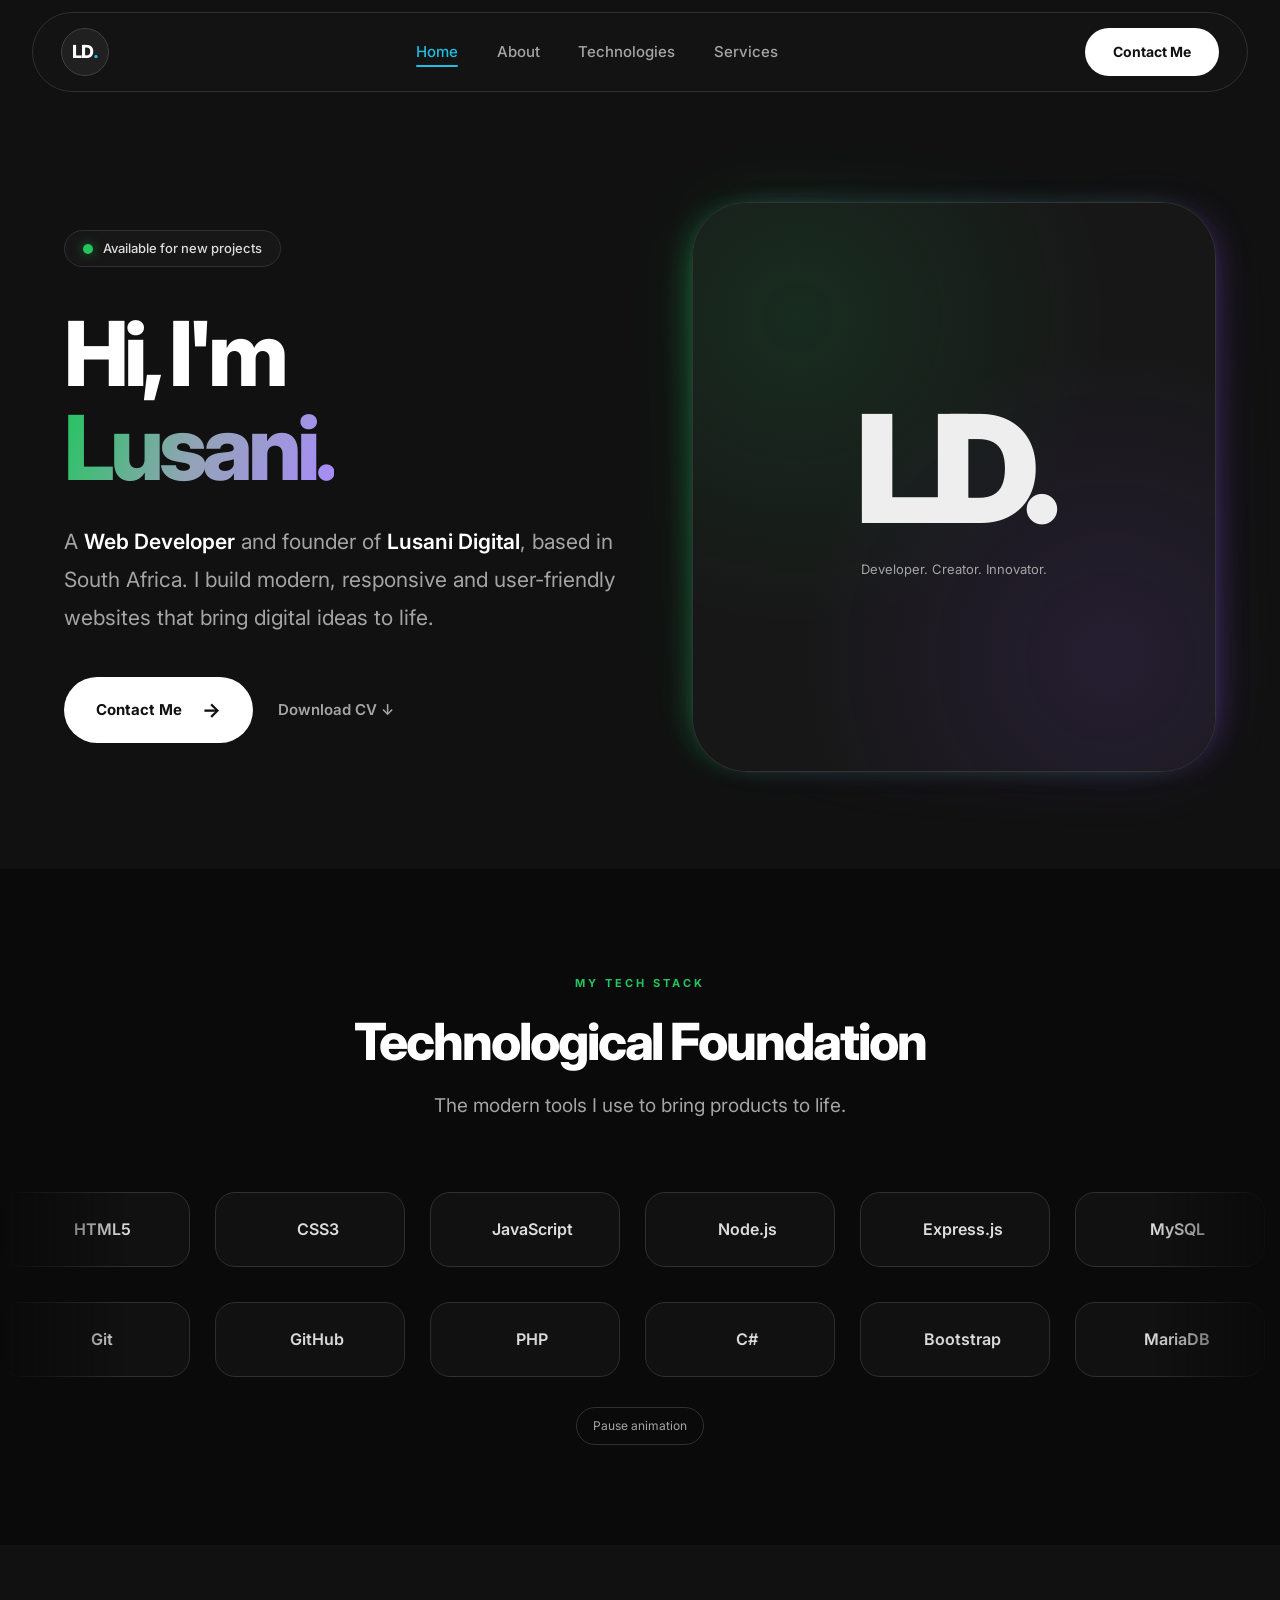
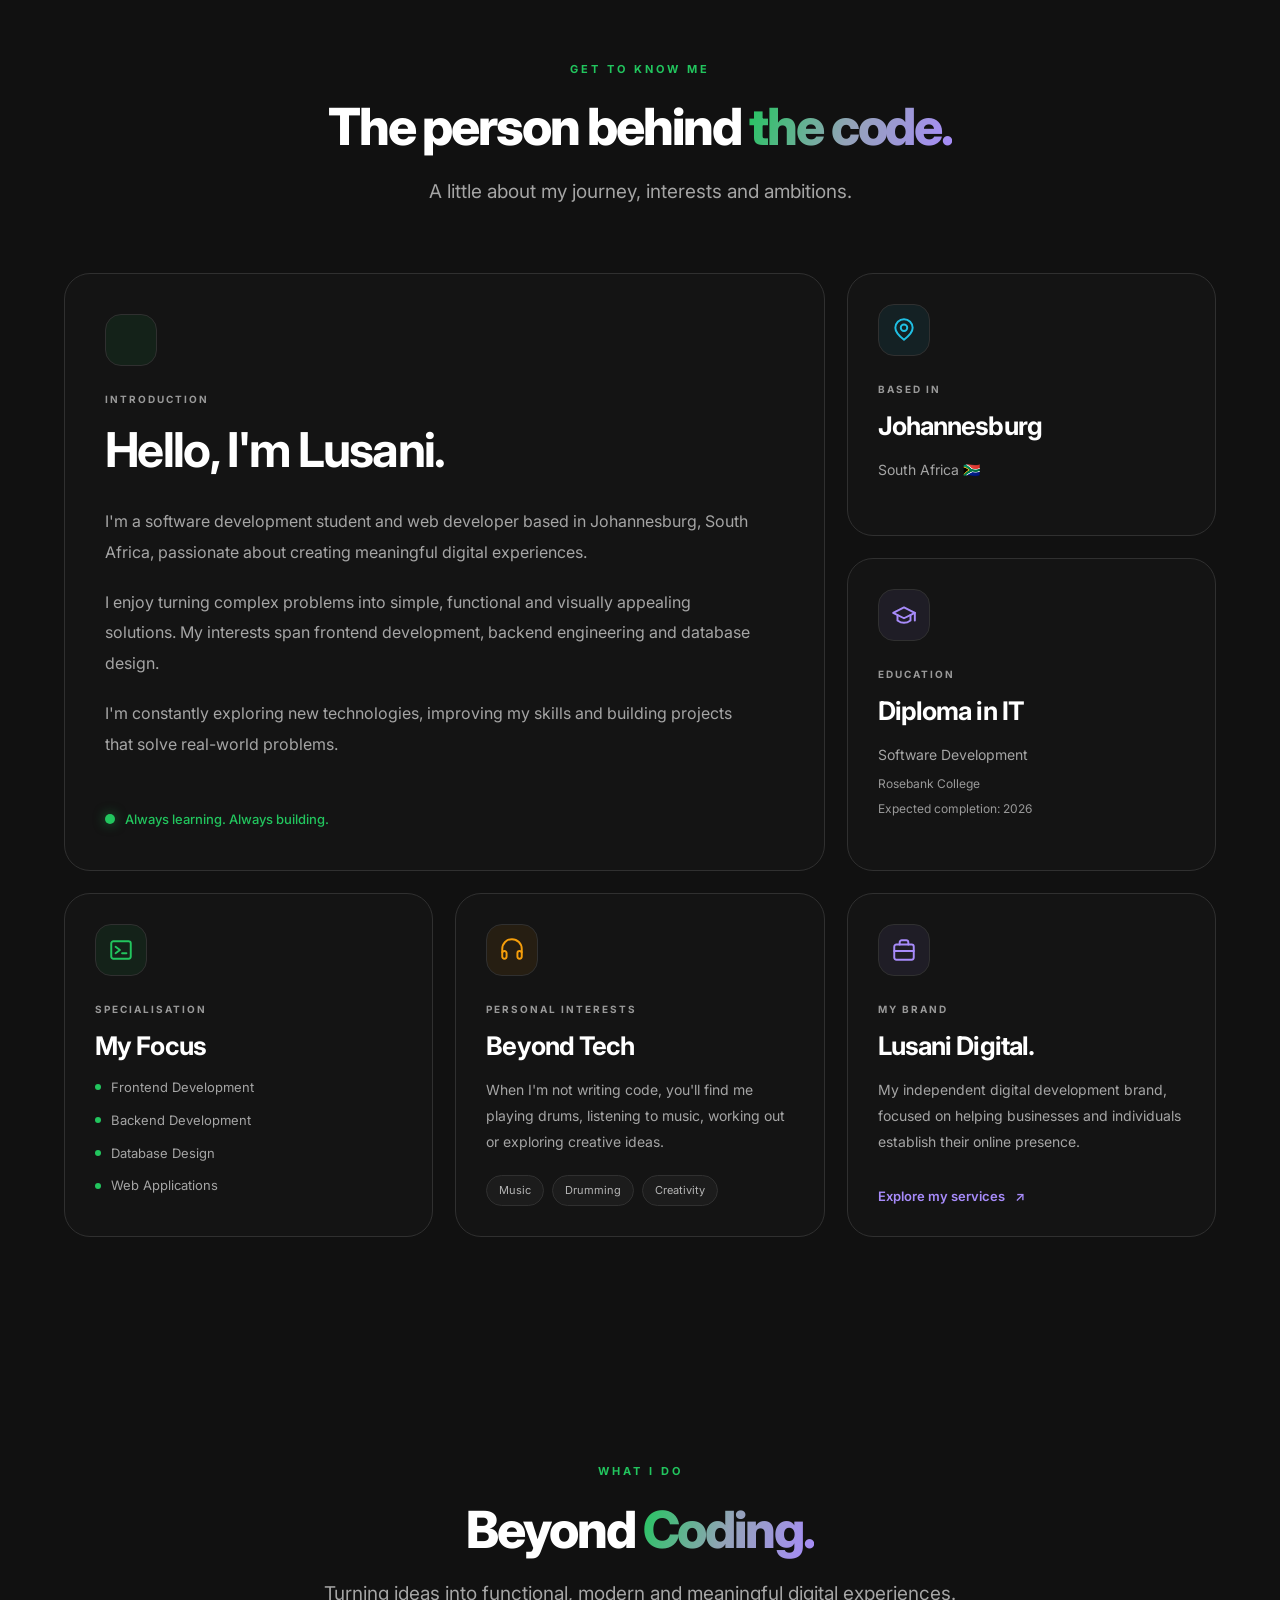
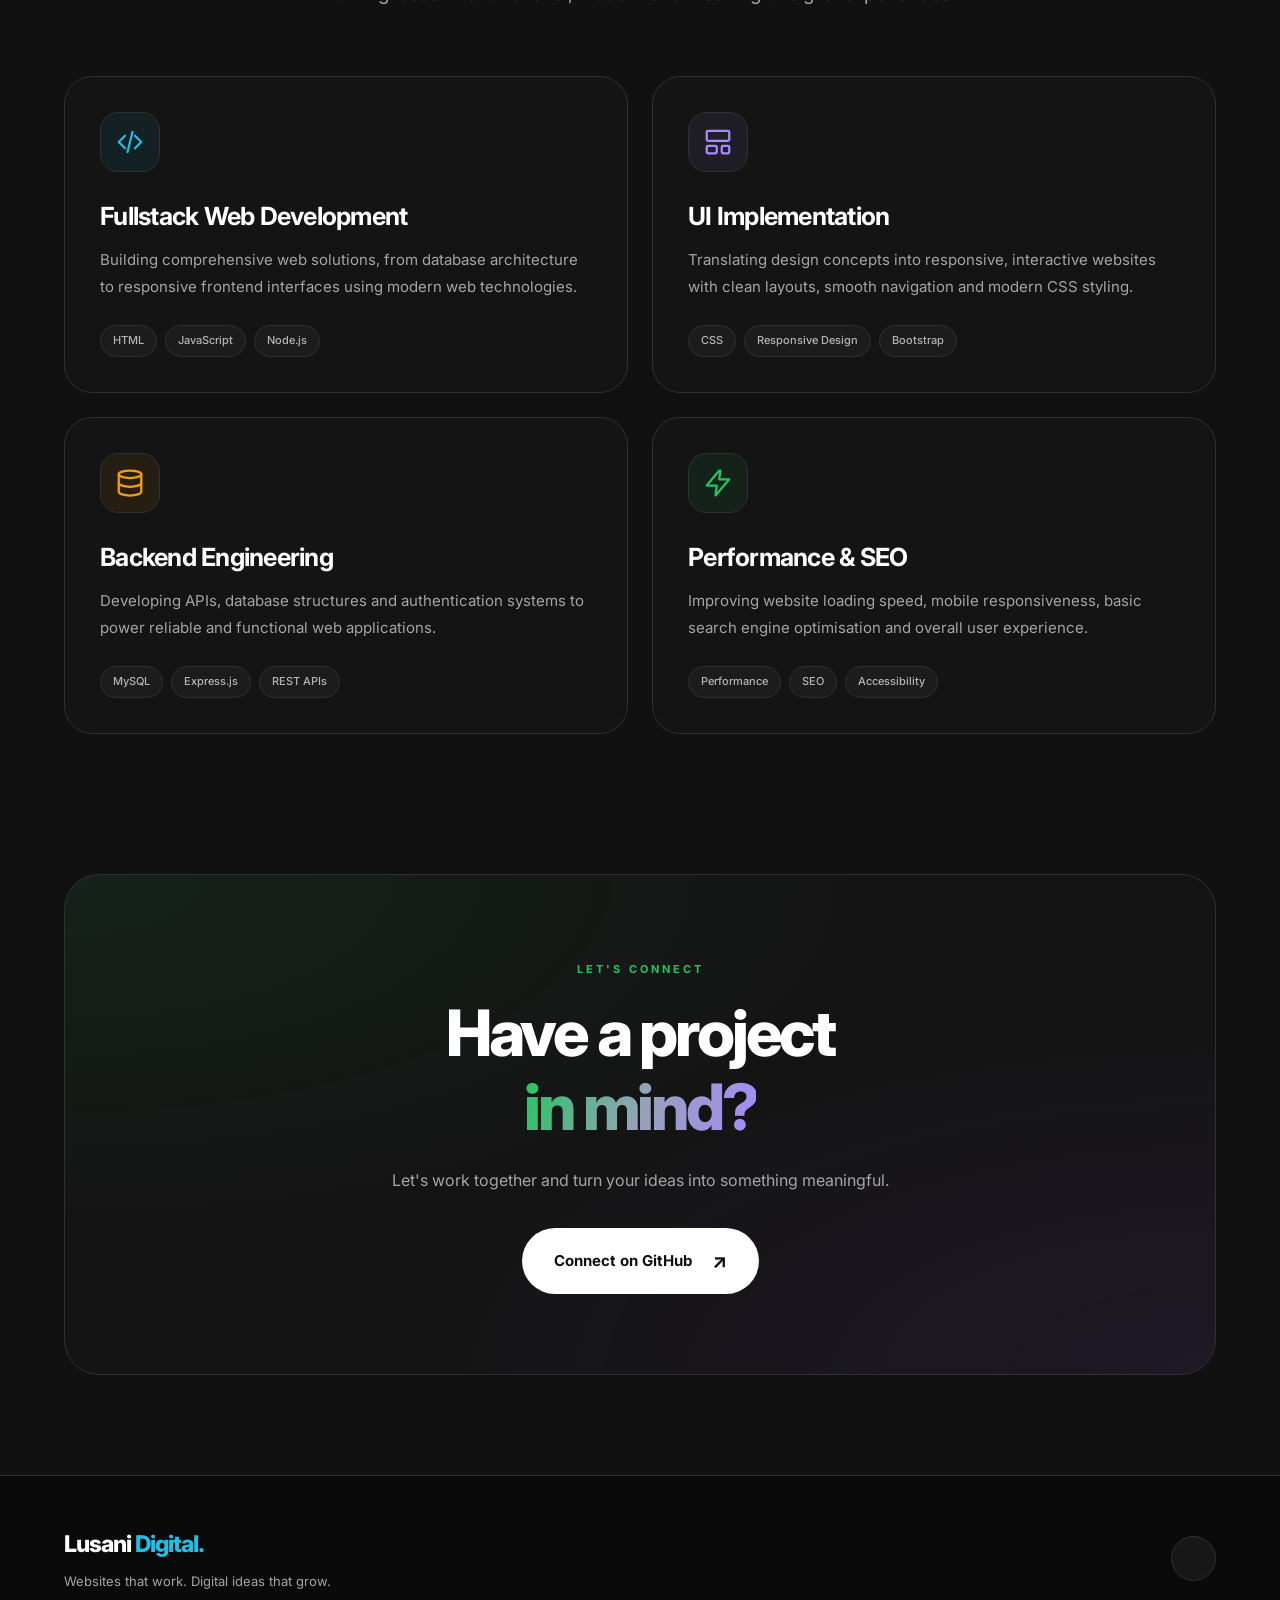
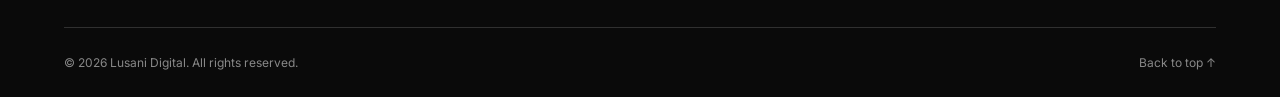
==== commit 09070e9d: "added an about me section" ====
--- a/index.html
+++ b/index.html
@@ -18,8 +18,7 @@
         rel="stylesheet">
 
     <!-- Devicon -->
-    <link rel="stylesheet"
-        href="https://cdn.jsdelivr.net/gh/devicons/devicon@latest/devicon.min.css">
+    <link rel="stylesheet" href="https://cdn.jsdelivr.net/gh/devicons/devicon@latest/devicon.min.css">
 
     <!-- Main CSS -->
     <link rel="stylesheet" href="home.css">
@@ -43,7 +42,8 @@
             <ul class="nav-links" id="navLinks">
 
                 <li><a href="#home" class="active">Home</a></li>
-                <li></li><a href="#skills">Technologies</a></li>
+                <li><a href="#about">About</a></li>
+                <li><a href="#skills">Technologies</a></li>
                 <li><a href="#services">Services</a></li>
 
             </ul>
@@ -52,10 +52,7 @@
                 Contact Me
             </a>
 
-            <button class="menu-toggle"
-                id="menuToggle"
-                aria-label="Toggle navigation"
-                aria-controls="navLinks"
+            <button class="menu-toggle" id="menuToggle" aria-label="Toggle navigation" aria-controls="navLinks"
                 aria-expanded="false">
 
                 <span></span>
@@ -108,9 +105,7 @@
 
                     </a>
 
-                    <a href="assets/Lusani-CV.pdf"
-                        class="secondary-btn"
-                        download>
+                    <a href="assets/Lusani-CV.pdf" class="secondary-btn" download>
 
                         Download CV ↓
 
@@ -124,9 +119,7 @@
 
                 <div class="hero-image">
 
-                    <img src="assets/profile.png"
-                        alt="Portrait of Lusani"
-                        id="profileImage">
+                    <img src="assets/profile.png" alt="Portrait of Lusani" id="profileImage">
 
                     <div class="image-placeholder" id="imagePlaceholder" hidden>
                         <span>LD.</span>
@@ -168,14 +161,261 @@
 
             </div>
 
-            <button class="motion-toggle"
-                id="motionToggle"
-                type="button"
-                aria-pressed="false">
+            <button class="motion-toggle" id="motionToggle" type="button" aria-pressed="false">
 
                 Pause animation
 
             </button>
+
+        </section>
+
+        <!--ABOUT ME SECTION -->
+        <section class="about-section" id="about">
+
+            <div class="section-heading">
+
+                <span class="section-label">
+                    GET TO KNOW ME
+                </span>
+
+                <h2>
+                    The person behind
+                    <span class="gradient-text">the code.</span>
+                </h2>
+
+                <p>
+                    A little about my journey, interests and ambitions.
+                </p>
+
+            </div>
+
+            <div class="about-grid">
+
+                <!-- PERSONAL INTRODUCTION -->
+                <article class="about-card about-intro">
+
+                    <div class="about-icon">
+
+                        <i class="devicon-devicon-plain" aria-hidden="true"></i>
+
+                    </div>
+
+                    <span class="about-card-label">
+                        INTRODUCTION
+                    </span>
+
+                    <h3>Hello, I'm Lusani.</h3>
+
+                    <p>
+                        I'm a software development student and web
+                        developer based in Johannesburg, South Africa,
+                        passionate about creating meaningful digital
+                        experiences.
+                    </p>
+
+                    <p>
+                        I enjoy turning complex problems into simple,
+                        functional and visually appealing solutions.
+                        My interests span frontend development,
+                        backend engineering and database design.
+                    </p>
+
+                    <p>
+                        I'm constantly exploring new technologies,
+                        improving my skills and building projects
+                        that solve real-world problems.
+                    </p>
+
+                    <div class="about-status">
+
+                        <span class="status-dot"></span>
+
+                        Always learning. Always building.
+
+                    </div>
+
+                </article>
+
+                <!-- LOCATION -->
+                <article class="about-card about-location">
+
+                    <div class="about-icon">
+
+                        <svg viewBox="0 0 24 24" fill="none" stroke="currentColor" stroke-width="1.8"
+                            stroke-linecap="round" stroke-linejoin="round" aria-hidden="true">
+
+                            <path d="M20 10c0 5-8 11-8 11S4 15 4 10a8 8 0 1 1 16 0z" />
+
+                            <circle cx="12" cy="10" r="3" />
+
+                        </svg>
+
+                    </div>
+
+                    <span class="about-card-label">
+                        BASED IN
+                    </span>
+
+                    <h3>Johannesburg</h3>
+
+                    <p>South Africa 🇿🇦</p>
+
+                </article>
+
+                <!-- EDUCATION -->
+                <article class="about-card about-education">
+
+                    <div class="about-icon">
+
+                        <svg viewBox="0 0 24 24" fill="none" stroke="currentColor" stroke-width="1.8"
+                            stroke-linecap="round" stroke-linejoin="round" aria-hidden="true">
+
+                            <path d="m2 10 10-5 10 5-10 5z" />
+
+                            <path d="M6 12v5c4 3 8 3 12 0v-5" />
+
+                            <path d="M22 10v7" />
+
+                        </svg>
+
+                    </div>
+
+                    <span class="about-card-label">
+                        EDUCATION
+                    </span>
+
+                    <h3>Diploma in IT</h3>
+
+                    <p>Software Development</p>
+
+                    <span class="about-detail">
+                        Rosebank College
+                    </span>
+
+                    <span class="about-detail">
+                        Expected completion: 2026
+                    </span>
+
+                </article>
+
+                <!-- DEVELOPMENT FOCUS -->
+                <article class="about-card about-focus">
+
+                    <div class="about-icon">
+
+                        <svg viewBox="0 0 24 24" fill="none" stroke="currentColor" stroke-width="1.8"
+                            stroke-linecap="round" stroke-linejoin="round" aria-hidden="true">
+
+                            <rect x="3" y="4" width="18" height="16" rx="2" />
+
+                            <path d="m7 9 4 3-4 3" />
+
+                            <path d="M13 15h4" />
+
+                        </svg>
+
+                    </div>
+
+                    <span class="about-card-label">
+                        SPECIALISATION
+                    </span>
+
+                    <h3>My Focus</h3>
+
+                    <ul class="about-focus-list">
+
+                        <li>Frontend Development</li>
+                        <li>Backend Development</li>
+                        <li>Database Design</li>
+                        <li>Web Applications</li>
+
+                    </ul>
+
+                </article>
+
+                <!-- PERSONAL INTERESTS -->
+                <article class="about-card about-interests">
+
+                    <div class="about-icon">
+
+                        <svg viewBox="0 0 24 24" fill="none" stroke="currentColor" stroke-width="1.8"
+                            stroke-linecap="round" stroke-linejoin="round" aria-hidden="true">
+
+                            <path d="M3 14v-3a9 9 0 0 1 18 0v3" />
+
+                            <rect x="3" y="13" width="4" height="7" rx="2" />
+
+                            <rect x="17" y="13" width="4" height="7" rx="2" />
+
+                        </svg>
+
+                    </div>
+
+                    <span class="about-card-label">
+                        PERSONAL INTERESTS
+                    </span>
+
+                    <h3>Beyond Tech</h3>
+
+                    <p>
+                        When I'm not writing code, you'll find me
+                        playing drums, listening to music, working
+                        out or exploring creative ideas.
+                    </p>
+
+                    <div class="interest-tags">
+
+                        <span>Music</span>
+
+                        <span>Drumming</span>
+
+                        <span>Creativity</span>
+
+                    </div>
+
+                </article>
+
+                <!-- FREELANCE BRAND -->
+                <article class="about-card about-brand">
+
+                    <div class="about-icon">
+
+                        <svg viewBox="0 0 24 24" fill="none" stroke="currentColor" stroke-width="1.8"
+                            stroke-linecap="round" stroke-linejoin="round" aria-hidden="true">
+
+                            <rect x="3" y="7" width="18" height="14" rx="2" />
+
+                            <path d="M8 7V5a2 2 0 0 1 2-2h4a2 2 0 0 1 2 2v2" />
+
+                            <path d="M3 13h18" />
+
+                        </svg>
+
+                    </div>
+
+                    <span class="about-card-label">
+                        MY BRAND
+                    </span>
+
+                    <h3>Lusani Digital.</h3>
+
+                    <p>
+                        My independent digital development brand,
+                        focused on helping businesses and individuals
+                        establish their online presence.
+                    </p>
+
+                    <a href="#services" class="about-link">
+
+                        Explore my services
+                        <span>↗</span>
+
+                    </a>
+
+                </article>
+
+
+            </div>
 
         </section>
 
@@ -206,17 +446,12 @@
 
                     <div class="service-icon icon-blue">
 
-                        <svg viewBox="0 0 24 24"
-                            fill="none"
-                            stroke="currentColor"
-                            stroke-width="1.8"
-                            stroke-linecap="round"
-                            stroke-linejoin="round"
-                            aria-hidden="true">
-
-                            <polyline points="8 17 3 12 8 7"/>
-                            <polyline points="16 7 21 12 16 17"/>
-                            <line x1="14" y1="4" x2="10" y2="20"/>
+                        <svg viewBox="0 0 24 24" fill="none" stroke="currentColor" stroke-width="1.8"
+                            stroke-linecap="round" stroke-linejoin="round" aria-hidden="true">
+
+                            <polyline points="8 17 3 12 8 7" />
+                            <polyline points="16 7 21 12 16 17" />
+                            <line x1="14" y1="4" x2="10" y2="20" />
 
                         </svg>
 
@@ -250,17 +485,12 @@
 
                     <div class="service-icon icon-purple">
 
-                        <svg viewBox="0 0 24 24"
-                            fill="none"
-                            stroke="currentColor"
-                            stroke-width="1.8"
-                            stroke-linecap="round"
-                            stroke-linejoin="round"
-                            aria-hidden="true">
-
-                            <rect x="3" y="3" width="18" height="8" rx="1"/>
-                            <rect x="3" y="15" width="8" height="6" rx="1"/>
-                            <rect x="15" y="15" width="6" height="6" rx="1"/>
+                        <svg viewBox="0 0 24 24" fill="none" stroke="currentColor" stroke-width="1.8"
+                            stroke-linecap="round" stroke-linejoin="round" aria-hidden="true">
+
+                            <rect x="3" y="3" width="18" height="8" rx="1" />
+                            <rect x="3" y="15" width="8" height="6" rx="1" />
+                            <rect x="15" y="15" width="6" height="6" rx="1" />
 
                         </svg>
 
@@ -294,19 +524,14 @@
 
                     <div class="service-icon icon-orange">
 
-                        <svg viewBox="0 0 24 24"
-                            fill="none"
-                            stroke="currentColor"
-                            stroke-width="1.8"
-                            stroke-linecap="round"
-                            stroke-linejoin="round"
-                            aria-hidden="true">
-
-                            <ellipse cx="12" cy="5" rx="9" ry="3"/>
-
-                            <path d="M3 5v14c0 1.66 4.03 3 9 3s9-1.34 9-3V5"/>
-
-                            <path d="M3 12c0 1.66 4.03 3 9 3s9-1.34 9-3"/>
+                        <svg viewBox="0 0 24 24" fill="none" stroke="currentColor" stroke-width="1.8"
+                            stroke-linecap="round" stroke-linejoin="round" aria-hidden="true">
+
+                            <ellipse cx="12" cy="5" rx="9" ry="3" />
+
+                            <path d="M3 5v14c0 1.66 4.03 3 9 3s9-1.34 9-3V5" />
+
+                            <path d="M3 12c0 1.66 4.03 3 9 3s9-1.34 9-3" />
 
                         </svg>
 
@@ -339,15 +564,10 @@
 
                     <div class="service-icon icon-green">
 
-                        <svg viewBox="0 0 24 24"
-                            fill="none"
-                            stroke="currentColor"
-                            stroke-width="1.8"
-                            stroke-linecap="round"
-                            stroke-linejoin="round"
-                            aria-hidden="true">
-
-                            <path d="M13 2 3 14h8l-1 8 11-13h-8l1-7z"/>
+                        <svg viewBox="0 0 24 24" fill="none" stroke="currentColor" stroke-width="1.8"
+                            stroke-linecap="round" stroke-linejoin="round" aria-hidden="true">
+
+                            <path d="M13 2 3 14h8l-1 8 11-13h-8l1-7z" />
 
                         </svg>
 
@@ -399,10 +619,7 @@
                     into something meaningful.
                 </p>
 
-                <a href="https://github.com/Lusani-Rams1"
-                    class="primary-btn"
-                    target="_blank"
-                    rel="noopener noreferrer">
+                <a href="https://github.com/Lusani-Rams1" class="primary-btn" target="_blank" rel="noopener noreferrer">
 
                     Connect on GitHub
                     <span>↗</span>
@@ -416,7 +633,6 @@
     </main>
 
     <!-- FOOTER -->
-
     <footer class="footer">
 
         <div class="footer-container">
@@ -435,13 +651,9 @@
 
             <div class="footer-socials">
 
-                <a href="https://github.com/Lusani-Rams1"
-                    target="_blank"
-                    rel="noopener noreferrer"
-                    aria-label="GitHub">
-
-                    <i class="devicon-github-original"
-                        aria-hidden="true"></i>
+                <a href="https://github.com/Lusani-Rams1" target="_blank" rel="noopener noreferrer" aria-label="GitHub">
+
+                    <i class="devicon-github-original" aria-hidden="true"></i>
 
                 </a>
 
@@ -466,4 +678,4 @@
 
 </body>
 
-</html>
+</html>
--- a/home.css
+++ b/home.css
@@ -1404,3 +1404,423 @@
     }
 
 }
+
+/* ABOUT ME SECTION */
+.about-section {
+    width: 100%;
+    max-width: 1500px;
+
+    margin: 0 auto;
+    padding: 110px 5%;
+}
+
+/* BENTO GRID */
+.about-grid {
+    display: grid;
+
+    grid-template-columns: repeat(3, minmax(0, 1fr));
+
+    gap: 22px;
+
+    max-width: 1200px;
+    margin: 0 auto;
+}
+
+/* SHARED ABOUT CARDS */
+.about-card {
+    --card-accent: #22c55e;
+    --card-glow: rgba(34, 197, 94, 0.07);
+
+    position: relative;
+    isolation: isolate;
+
+    display: flex;
+    flex-direction: column;
+    align-items: flex-start;
+
+    padding: 30px;
+
+    background: #141414;
+
+    border: 1px solid var(--border-color);
+    border-radius: 26px;
+
+    overflow: hidden;
+
+    transition:
+        transform 0.4s ease,
+        border-color 0.4s ease,
+        box-shadow 0.4s ease;
+}
+
+/* CARD GLOW */
+.about-card::before {
+    content: "";
+
+    position: absolute;
+    inset: 0;
+
+    background: radial-gradient(
+        circle at top right,
+        var(--card-glow),
+        transparent 65%
+    );
+
+    opacity: 0;
+
+    z-index: -1;
+
+    transition: opacity 0.4s ease;
+}
+
+.about-card:hover {
+    transform: translateY(-5px);
+
+    border-color: var(--card-accent);
+
+    box-shadow: 0 15px 40px rgba(0, 0, 0, 0.2);
+}
+
+.about-card:hover::before {
+    opacity: 1;
+}
+
+/* CARD COLOURS */
+.about-intro {
+    --card-accent: #22c55e;
+    --card-glow: rgba(34, 197, 94, 0.08);
+
+    grid-column: span 2;
+    grid-row: span 2;
+
+    padding: 40px;
+}
+
+.about-location {
+    --card-accent: #20bfe3;
+    --card-glow: rgba(32, 191, 227, 0.08);
+}
+
+.about-education {
+    --card-accent: #a78bfa;
+    --card-glow: rgba(167, 139, 250, 0.08);
+}
+
+.about-focus {
+    --card-accent: #22c55e;
+    --card-glow: rgba(34, 197, 94, 0.08);
+}
+
+.about-interests {
+    --card-accent: #f59e0b;
+    --card-glow: rgba(245, 158, 11, 0.08);
+}
+
+.about-brand {
+    --card-accent: #a78bfa;
+    --card-glow: rgba(167, 139, 250, 0.08);
+}
+
+/* ABOUT ICONS */
+.about-icon {
+    display: flex;
+    align-items: center;
+    justify-content: center;
+
+    width: 52px;
+    height: 52px;
+
+    margin-bottom: 25px;
+
+    background: var(--card-glow);
+
+    border: 1px solid var(--border-color);
+    border-radius: 16px;
+
+    color: var(--card-accent);
+
+    transition: transform var(--transition);
+}
+
+.about-icon svg {
+    width: 26px;
+    height: 26px;
+}
+
+.about-icon i {
+    font-size: 26px;
+}
+
+.about-card:hover .about-icon {
+    transform: scale(1.08);
+}
+
+/* CARD LABELS */
+.about-card-label {
+    display: block;
+
+    margin-bottom: 12px;
+
+    color: #999999;
+
+    font-size: 10px;
+    font-weight: 700;
+
+    letter-spacing: 2px;
+}
+
+/* CARD HEADINGS */
+.about-card h3 {
+    margin-bottom: 15px;
+
+    color: #ffffff;
+
+    font-size: clamp(20px, 2vw, 26px);
+    font-weight: 700;
+
+    line-height: 1.3;
+    letter-spacing: -0.035em;
+}
+
+.about-intro h3 {
+    font-size: clamp(30px, 4vw, 48px);
+
+    margin-bottom: 25px;
+}
+
+/* CARD DESCRIPTIONS */
+.about-card p {
+    color: var(--text-secondary);
+
+    font-size: 14px;
+    line-height: 1.85;
+}
+
+.about-intro p {
+    max-width: 650px;
+
+    margin-bottom: 20px;
+
+    font-size: 16px;
+    line-height: 1.9;
+}
+
+.about-detail {
+    display: block;
+
+    margin-top: 6px;
+
+    color: #999999;
+    font-size: 12px;
+}
+
+/* INTRODUCTION STATUS */
+.about-status {
+    display: flex;
+    align-items: center;
+    flex-wrap: wrap;
+
+    gap: 10px;
+
+    margin-top: auto;
+    padding-top: 30px;
+
+    color: var(--accent-green);
+
+    font-size: 13px;
+    font-weight: 500;
+}
+
+/* DEVELOPMENT FOCUS */
+.about-focus-list {
+    display: flex;
+    flex-direction: column;
+
+    gap: 12px;
+
+    list-style: none;
+}
+
+.about-focus-list li {
+    display: flex;
+    align-items: center;
+
+    gap: 10px;
+
+    color: var(--text-secondary);
+    font-size: 13px;
+}
+
+.about-focus-list li::before {
+    content: "";
+
+    width: 6px;
+    height: 6px;
+
+    flex-shrink: 0;
+
+    background: var(--card-accent);
+    border-radius: 50%;
+}
+
+/* PERSONAL INTEREST TAGS */
+.interest-tags {
+    display: flex;
+    flex-wrap: wrap;
+
+    gap: 8px;
+
+    margin-top: 20px;
+}
+
+.interest-tags span {
+    padding: 6px 12px;
+
+    background: #1c1c1c;
+
+    border: 1px solid var(--border-color);
+    border-radius: 9999px;
+
+    color: #b5b5b5;
+    font-size: 11px;
+
+    transition: var(--transition);
+}
+
+.interest-tags span:hover {
+    border-color: var(--card-accent);
+    color: var(--card-accent);
+}
+
+/* BRAND LINK */
+.about-link {
+    display: inline-flex;
+    align-items: center;
+
+    gap: 10px;
+
+    margin-top: auto;
+    padding-top: 25px;
+
+    color: var(--card-accent);
+
+    font-size: 13px;
+    font-weight: 600;
+
+    transition: color var(--transition);
+}
+
+.about-link span {
+    transition: transform var(--transition);
+}
+
+.about-link:hover {
+    color: #ffffff;
+}
+
+.about-link:hover span {
+    transform: translate(3px, -3px);
+}
+
+/* ABOUT SECTION - TABLET */
+@media (max-width: 1000px) {
+
+    .about-grid {
+        grid-template-columns: repeat(2, minmax(0, 1fr));
+    }
+
+    .about-intro {
+        grid-column: span 2;
+        grid-row: span 1;
+    }
+
+    .about-brand {
+        grid-column: span 2;
+    }
+
+}
+
+/* ABOUT SECTION - MOBILE */
+@media (max-width: 768px) {
+
+    .about-section {
+        padding: 75px 5%;
+    }
+
+    .about-grid {
+        gap: 16px;
+    }
+
+    .about-card {
+        padding: 24px;
+
+        border-radius: 22px;
+    }
+
+    .about-intro {
+        padding: 30px;
+    }
+
+    .about-intro h3 {
+        font-size: 32px;
+    }
+
+    .about-intro p {
+        font-size: 14px;
+    }
+
+    .about-card h3 {
+        font-size: 21px;
+    }
+
+    .about-intro h3 {
+        font-size: 32px;
+    }
+
+    .about-icon {
+        width: 45px;
+        height: 45px;
+
+        margin-bottom: 20px;
+    }
+
+}
+
+/* SMALL MOBILE SCREENS */
+@media (max-width: 480px) {
+
+    .about-grid {
+        grid-template-columns: 1fr;
+    }
+
+    .about-intro,
+    .about-brand {
+        grid-column: span 1;
+    }
+
+    .about-intro {
+        padding: 25px;
+    }
+
+    .about-intro h3 {
+        font-size: 28px;
+    }
+
+}
+
+/* REDUCED MOTION */
+@media (prefers-reduced-motion: reduce) {
+
+    .about-card,
+    .about-icon,
+    .about-link span {
+        transition: none;
+    }
+
+    .about-card:hover,
+    .about-card:hover .about-icon,
+    .about-link:hover span {
+        transform: none;
+    }
+
+}
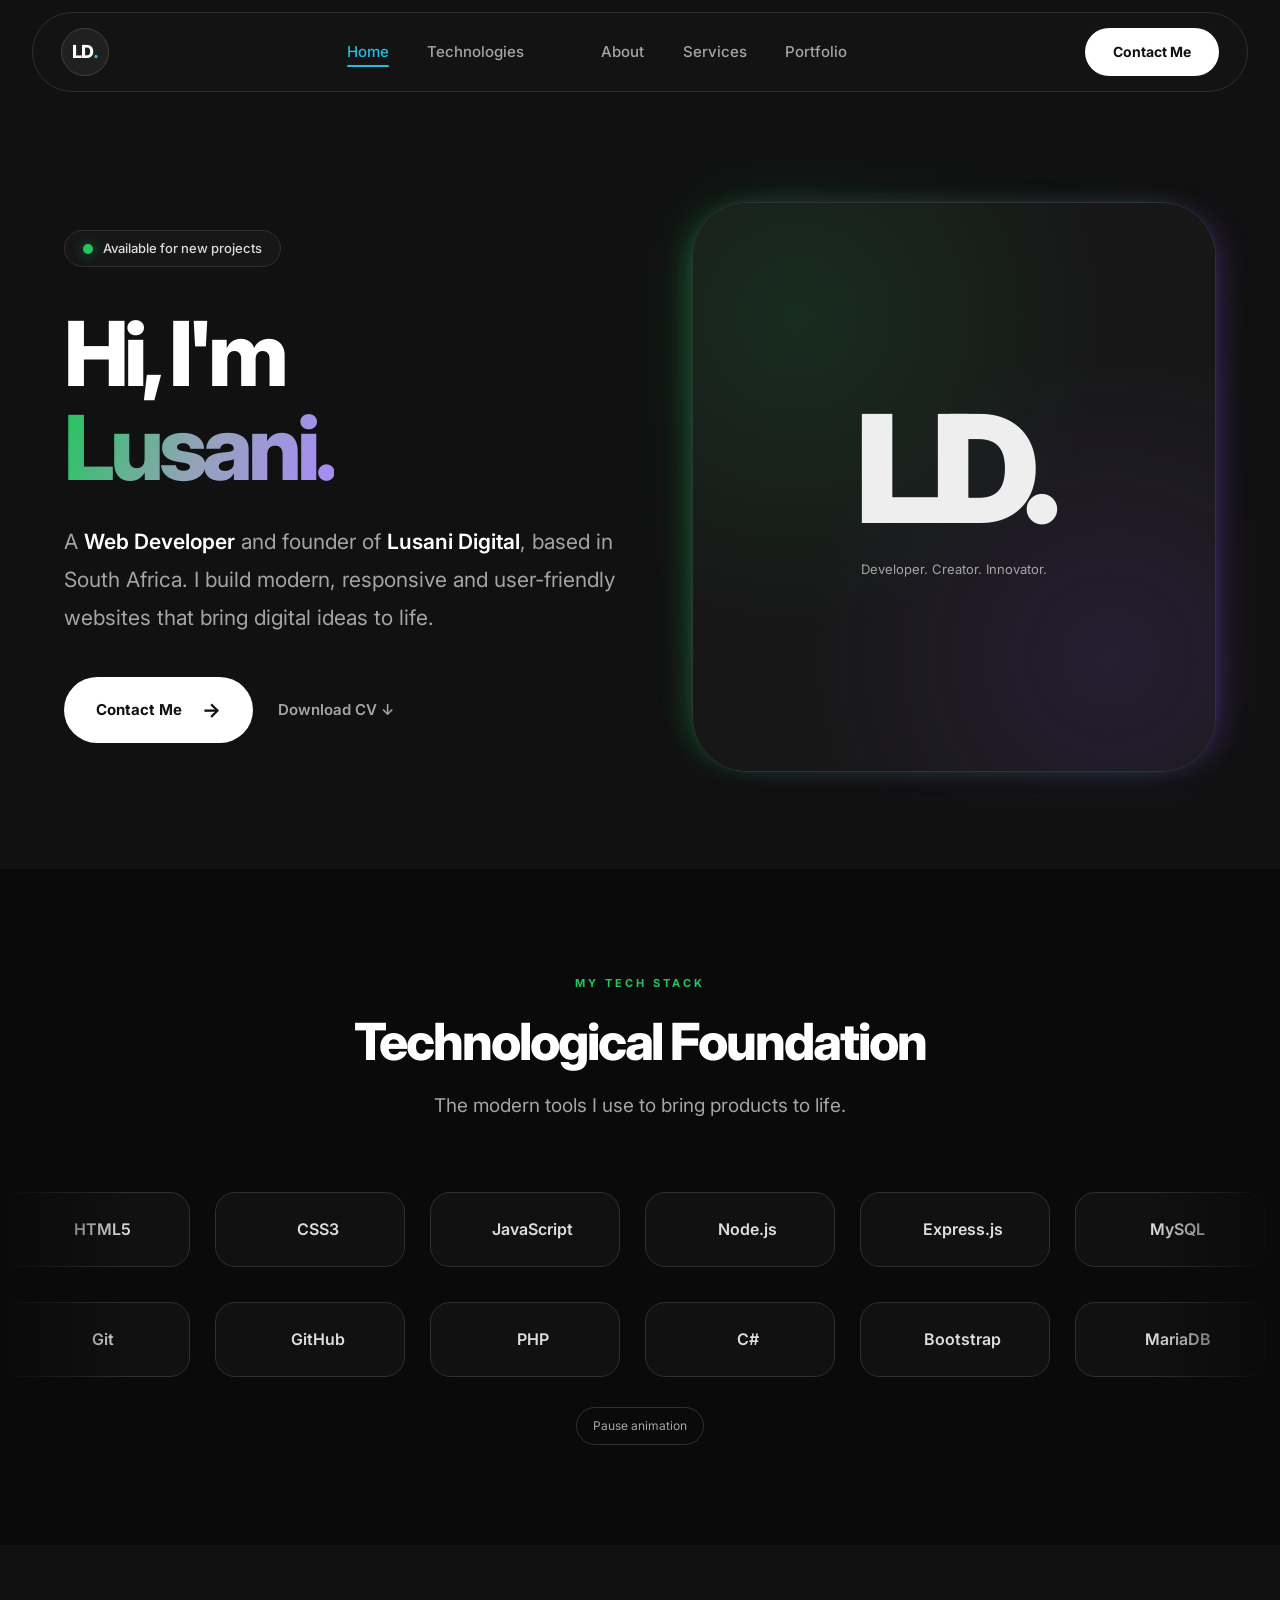
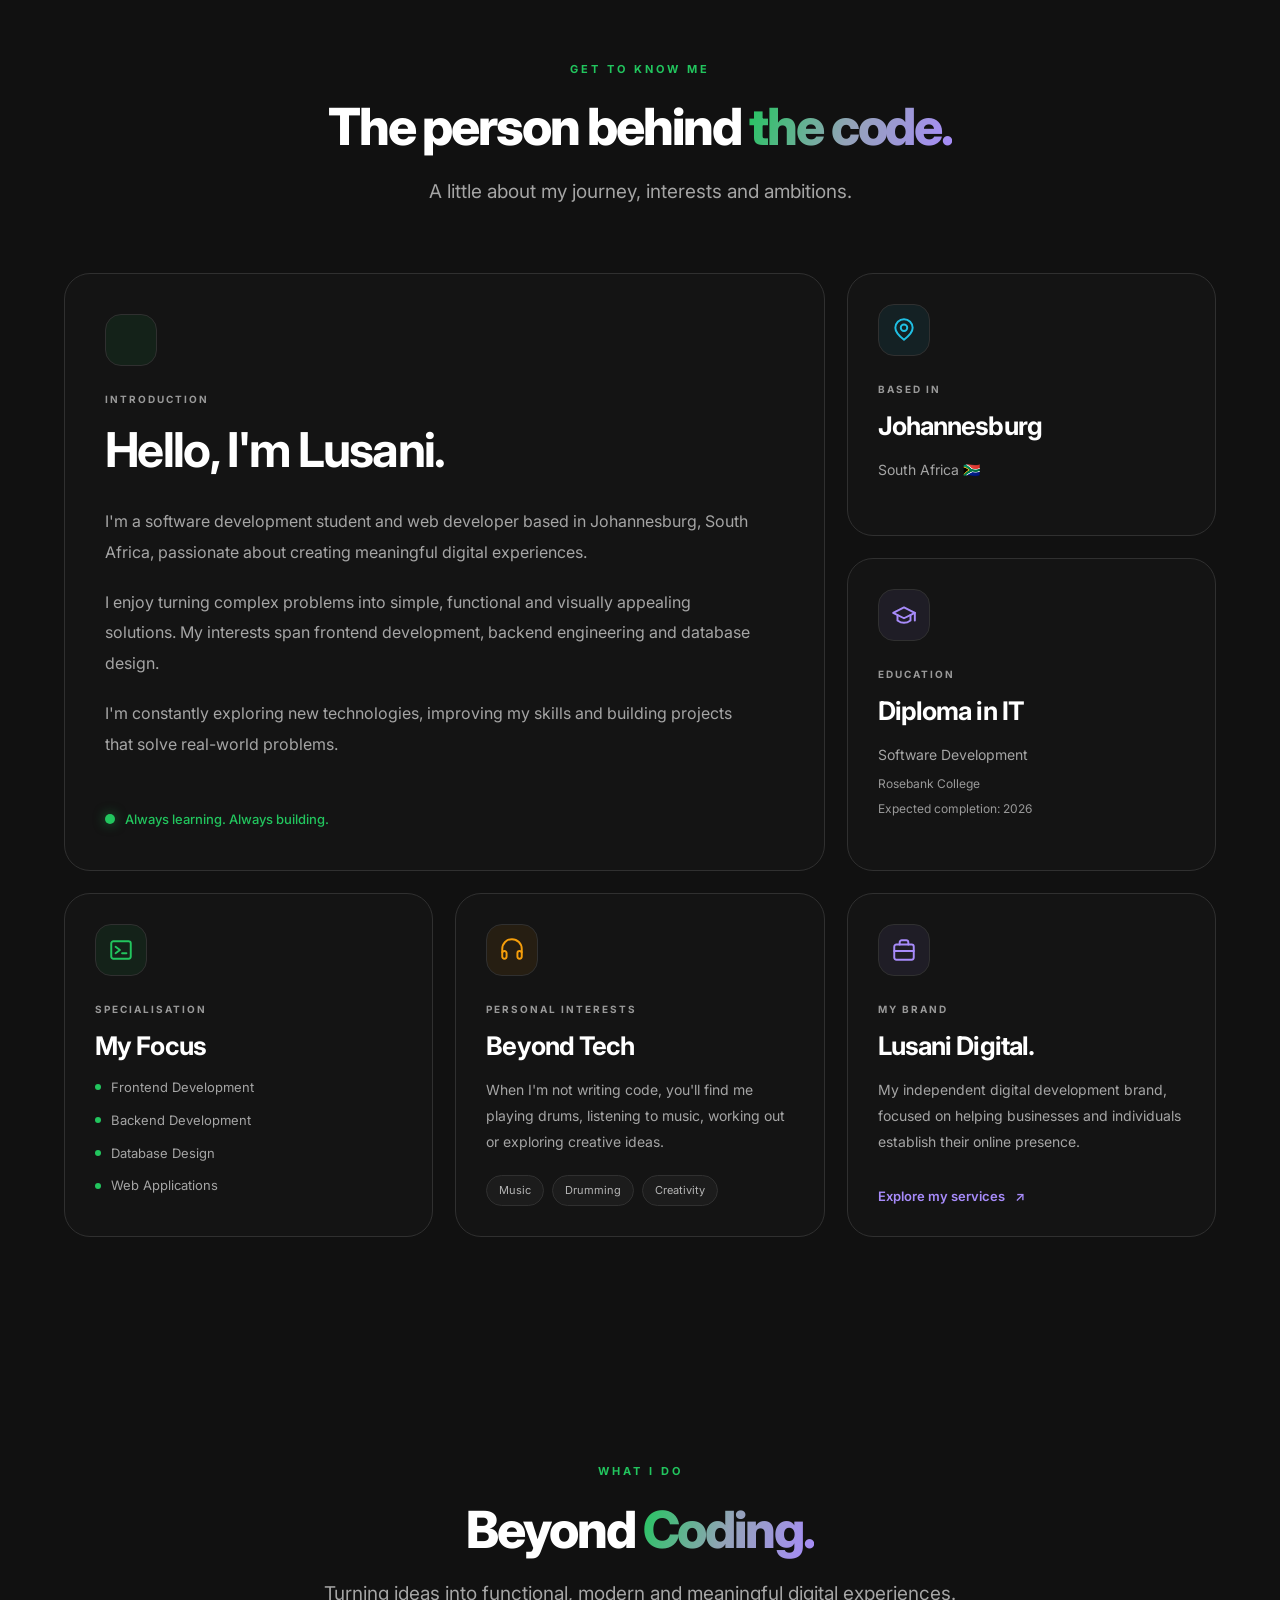
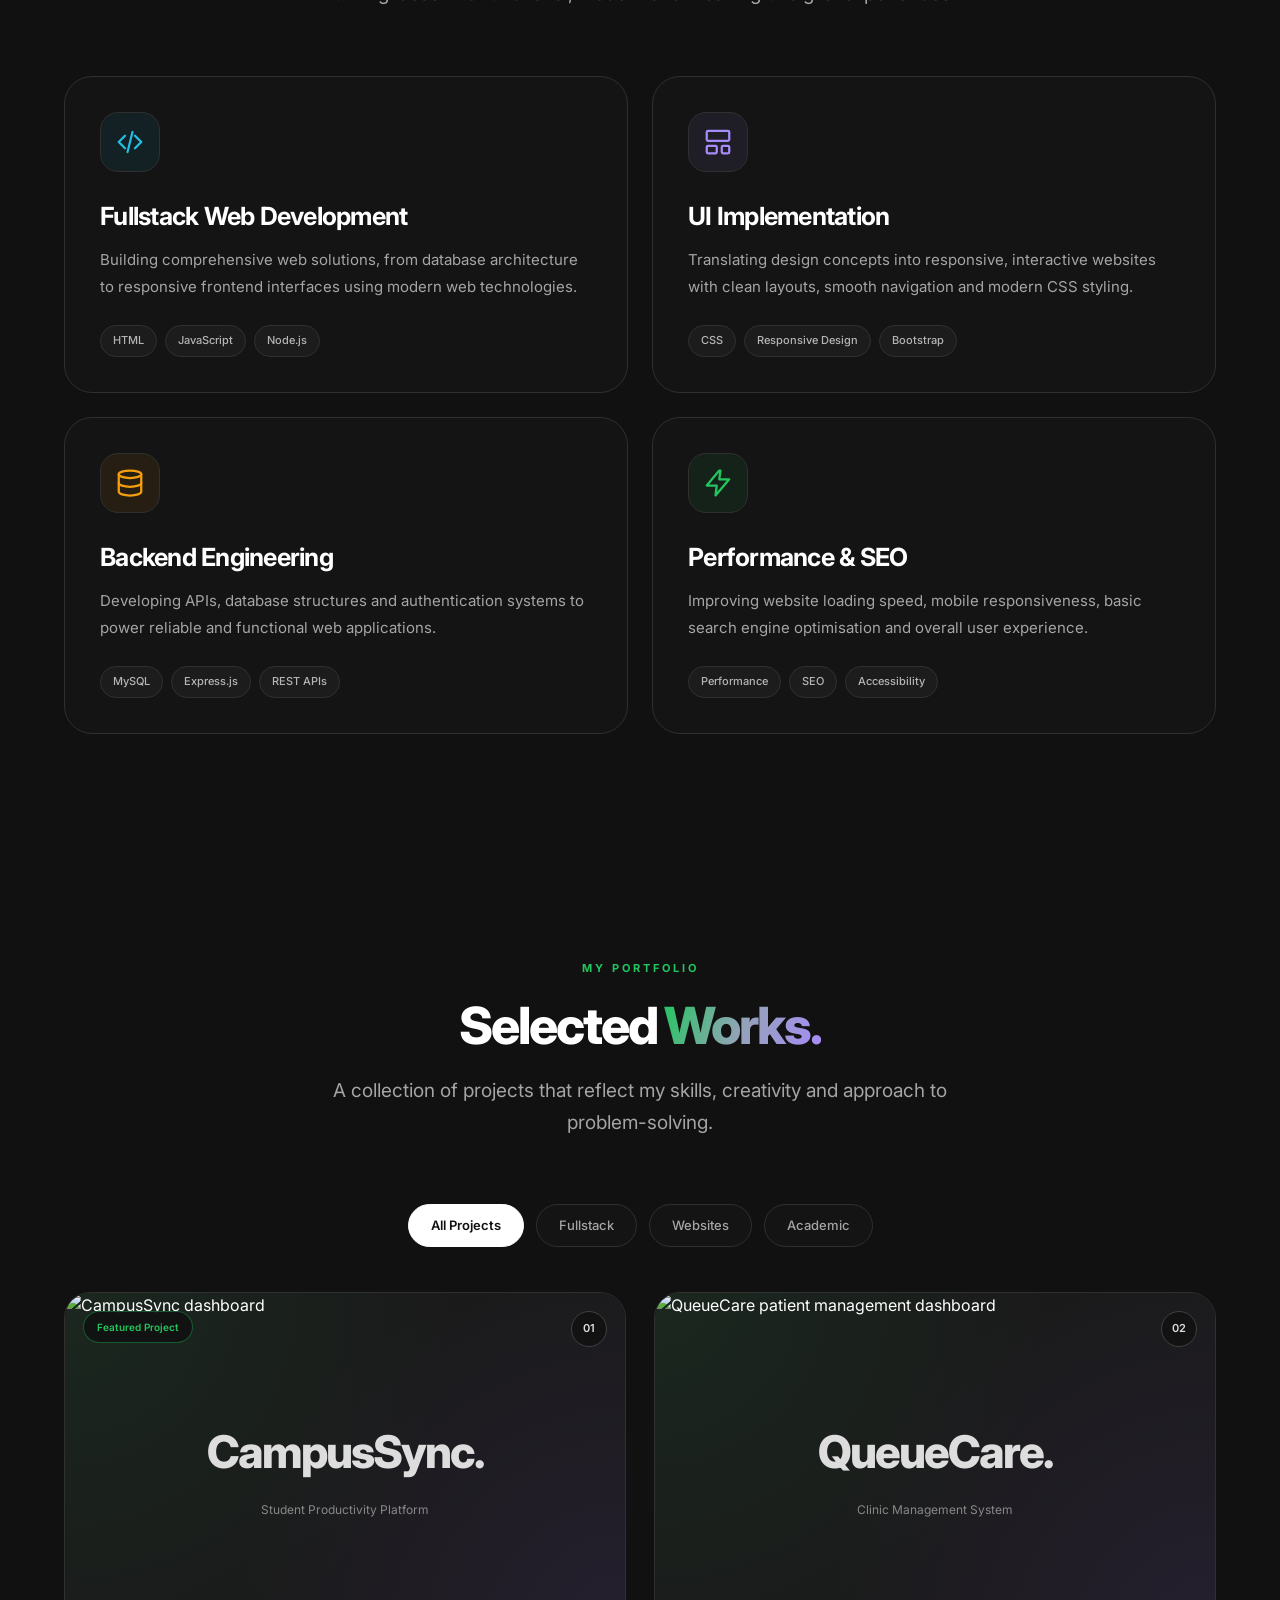
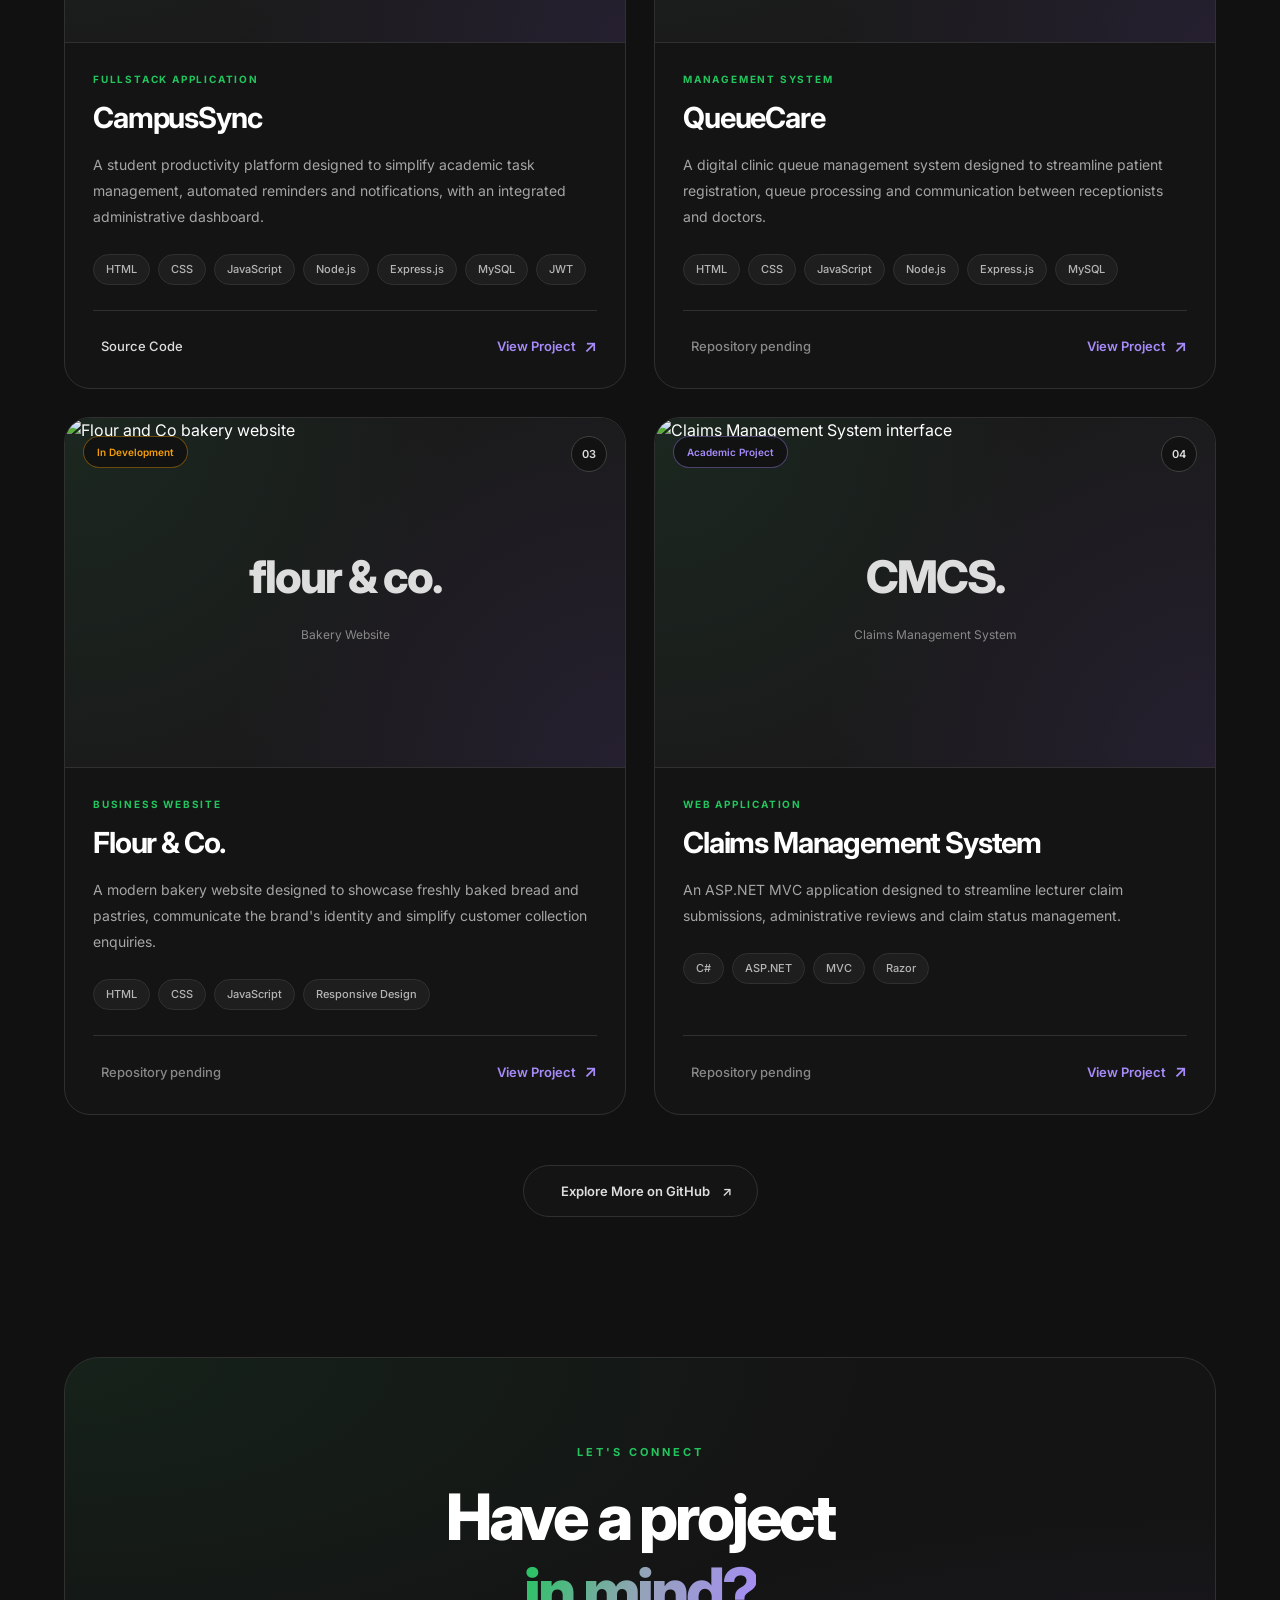
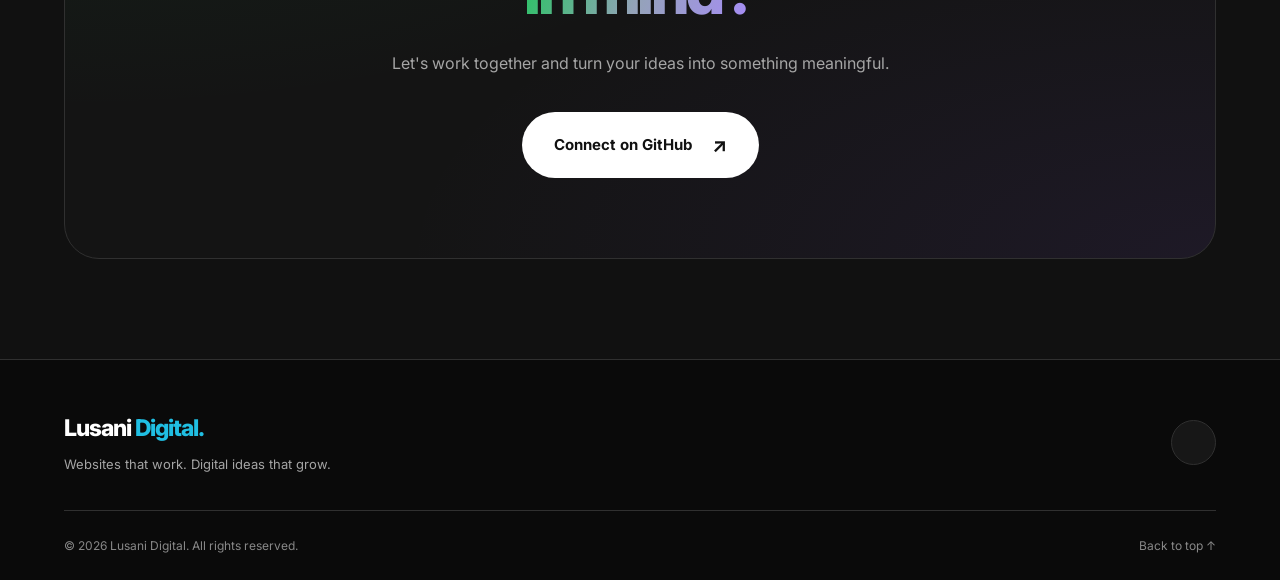
==== commit f8b9ca23: "added projects section" ====
--- a/index.html
+++ b/index.html
@@ -42,9 +42,10 @@
             <ul class="nav-links" id="navLinks">
 
                 <li><a href="#home" class="active">Home</a></li>
-                <li><a href="#about">About</a></li>
                 <li><a href="#skills">Technologies</a></li>
+                <li></li><a href="#about">About</a></li>
                 <li><a href="#services">Services</a></li>
+                <li><a href="#portfolio">Portfolio</a></li>
 
             </ul>
 
@@ -600,6 +601,404 @@
 
         </section>
 
+        <!-- SELECTED PROJECTS SECTION -->
+        <section class="projects-section" id="portfolio">
+
+            <div class="section-heading">
+
+                <span class="section-label">
+                    MY PORTFOLIO
+                </span>
+
+                <h2>
+                    Selected
+                    <span class="gradient-text">Works.</span>
+                </h2>
+
+                <p>
+                    A collection of projects that reflect my skills,
+                    creativity and approach to problem-solving.
+                </p>
+
+            </div>
+
+            <!-- PROJECT FILTERS -->
+            <div class="project-filters" role="group" aria-label="Filter projects">
+
+                <button class="filter-btn active" data-filter="all" aria-pressed="true">
+                    All Projects
+                </button>
+
+                <button class="filter-btn" data-filter="fullstack" aria-pressed="false">
+                    Fullstack
+                </button>
+
+                <button class="filter-btn" data-filter="website" aria-pressed="false">
+                    Websites
+                </button>
+
+                <button class="filter-btn" data-filter="academic" aria-pressed="false">
+                    Academic
+                </button>
+
+            </div>
+
+            <div class="projects-grid">
+
+                <!-- PROJECT 01: CAMPUSSYNC -->
+                <article class="project-card" data-category="fullstack academic">
+
+                    <div class="project-image">
+
+                        <img src="assets/projects/campussync.png" alt="CampusSync dashboard" loading="lazy">
+
+                        <div class="project-placeholder">
+                            <span>CampusSync.</span>
+                            <p>Student Productivity Platform</p>
+                        </div>
+
+                        <span class="project-status featured">
+                            Featured Project
+                        </span>
+
+                        <span class="project-number">01</span>
+
+                    </div>
+
+                    <div class="project-content">
+
+                        <span class="project-category">
+                            FULLSTACK APPLICATION
+                        </span>
+
+                        <h3>CampusSync</h3>
+
+                        <p>
+                            A student productivity platform designed
+                            to simplify academic task management,
+                            automated reminders and notifications,
+                            with an integrated administrative dashboard.
+                        </p>
+
+                        <div class="project-tags">
+
+                            <span>HTML</span>
+                            <span>CSS</span>
+                            <span>JavaScript</span>
+                            <span>Node.js</span>
+                            <span>Express.js</span>
+                            <span>MySQL</span>
+                            <span>JWT</span>
+
+                        </div>
+
+                        <div class="project-actions">
+
+                            <a href="https://github.com/Lusani-Rams1/ReminderApp" target="_blank"
+                                rel="noopener noreferrer" class="project-source">
+
+                                <i class="devicon-github-original" aria-hidden="true"></i>
+
+                                Source Code
+
+                            </a>
+
+                            <button class="project-details" data-project="campussync">
+
+                                View Project
+                                <span>↗</span>
+
+                            </button>
+
+                        </div>
+
+                    </div>
+
+                </article>
+
+                <!-- PROJECT 02: QUEUECARE -->
+                <article class="project-card" data-category="fullstack">
+
+                    <div class="project-image">
+
+                        <img src="assets/projects/queuecare.png" alt="QueueCare patient management dashboard"
+                            loading="lazy">
+
+                        <div class="project-placeholder">
+                            <span>QueueCare.</span>
+                            <p>Clinic Management System</p>
+                        </div>
+
+                        <span class="project-number">02</span>
+
+                    </div>
+
+                    <div class="project-content">
+
+                        <span class="project-category">
+                            MANAGEMENT SYSTEM
+                        </span>
+
+                        <h3>QueueCare</h3>
+
+                        <p>
+                            A digital clinic queue management system
+                            designed to streamline patient registration,
+                            queue processing and communication between
+                            receptionists and doctors.
+                        </p>
+
+                        <div class="project-tags">
+
+                            <span>HTML</span>
+                            <span>CSS</span>
+                            <span>JavaScript</span>
+                            <span>Node.js</span>
+                            <span>Express.js</span>
+                            <span>MySQL</span>
+
+                        </div>
+
+                        <div class="project-actions">
+
+                            <span class="project-source unavailable">
+
+                                <i class="devicon-github-original" aria-hidden="true"></i>
+
+                                Repository pending
+
+                            </span>
+
+                            <button class="project-details" data-project="queuecare">
+
+                                View Project
+                                <span>↗</span>
+
+                            </button>
+
+                        </div>
+
+                    </div>
+
+                </article>
+
+                <!-- PROJECT 03: FLOUR & CO. -->
+                <article class="project-card" data-category="website">
+
+                    <div class="project-image">
+
+                        <img src="assets/projects/flourandco.png" alt="Flour and Co bakery website" loading="lazy">
+
+                        <div class="project-placeholder">
+                            <span>flour &amp; co.</span>
+                            <p>Bakery Website</p>
+                        </div>
+
+                        <span class="project-status development">
+                            In Development
+                        </span>
+
+                        <span class="project-number">03</span>
+
+                    </div>
+
+                    <div class="project-content">
+
+                        <span class="project-category">
+                            BUSINESS WEBSITE
+                        </span>
+
+                        <h3>Flour &amp; Co.</h3>
+
+                        <p>
+                            A modern bakery website designed to
+                            showcase freshly baked bread and pastries,
+                            communicate the brand's identity and
+                            simplify customer collection enquiries.
+                        </p>
+
+                        <div class="project-tags">
+
+                            <span>HTML</span>
+                            <span>CSS</span>
+                            <span>JavaScript</span>
+                            <span>Responsive Design</span>
+
+                        </div>
+
+                        <div class="project-actions">
+
+                            <span class="project-source unavailable">
+
+                                <i class="devicon-github-original" aria-hidden="true"></i>
+
+                                Repository pending
+
+                            </span>
+
+                            <button class="project-details" data-project="flourandco">
+
+                                View Project
+                                <span>↗</span>
+
+                            </button>
+
+                        </div>
+
+                    </div>
+
+                </article>
+
+                <!-- PROJECT 04: CLAIMS MANAGEMENT -->
+                <article class="project-card" data-category="fullstack academic">
+
+                    <div class="project-image">
+
+                        <img src="assets/projects/claims.png" alt="Claims Management System interface" loading="lazy">
+
+                        <div class="project-placeholder">
+                            <span>CMCS.</span>
+                            <p>Claims Management System</p>
+                        </div>
+
+                        <span class="project-status academic">
+                            Academic Project
+                        </span>
+
+                        <span class="project-number">04</span>
+
+                    </div>
+
+                    <div class="project-content">
+
+                        <span class="project-category">
+                            WEB APPLICATION
+                        </span>
+
+                        <h3>Claims Management System</h3>
+
+                        <p>
+                            An ASP.NET MVC application designed to
+                            streamline lecturer claim submissions,
+                            administrative reviews and claim
+                            status management.
+                        </p>
+
+                        <div class="project-tags">
+
+                            <span>C#</span>
+                            <span>ASP.NET</span>
+                            <span>MVC</span>
+                            <span>Razor</span>
+
+                        </div>
+
+                        <div class="project-actions">
+
+                            <span class="project-source unavailable">
+
+                                <i class="devicon-github-original" aria-hidden="true"></i>
+
+                                Repository pending
+
+                            </span>
+
+                            <button class="project-details" data-project="claims">
+
+                                View Project
+                                <span>↗</span>
+
+                            </button>
+
+                        </div>
+
+                    </div>
+
+                </article>
+
+            </div>
+
+            <!-- VIEW ALL PROJECTS -->
+            <div class="projects-bottom">
+
+                <a href="https://github.com/Lusani-Rams1" class="all-projects-btn" target="_blank"
+                    rel="noopener noreferrer">
+
+                    <i class="devicon-github-original" aria-hidden="true"></i>
+
+                    Explore More on GitHub
+
+                    <span>↗</span>
+
+                </a>
+
+            </div>
+
+        </section>
+
+        <!--PROJECT DETAILS MODAL -->
+        <dialog class="project-modal" id="projectModal" aria-labelledby="modalTitle">
+
+            <div class="modal-container">
+
+                <button class="modal-close" id="modalClose" aria-label="Close project details">
+
+                    &times;
+
+                </button>
+
+                <span class="project-category" id="modalCategory"></span>
+
+                <h2 id="modalTitle"></h2>
+
+                <p class="modal-description" id="modalDescription"></p>
+
+                <div class="modal-section">
+
+                    <h3>Project Overview</h3>
+
+                    <p id="modalOverview"></p>
+
+                </div>
+
+                <div class="modal-section">
+
+                    <h3>Key Features</h3>
+
+                    <ul id="modalFeatures"></ul>
+
+                </div>
+
+                <div class="modal-section">
+
+                    <h3>Technologies Used</h3>
+
+                    <div class="project-tags" id="modalTechnologies"></div>
+
+                </div>
+
+                <div class="modal-actions">
+
+                    <a class="primary-btn" id="modalGithub" target="_blank" rel="noopener noreferrer" hidden>
+
+                        View Source Code
+                        <span>↗</span>
+
+                    </a>
+
+                    <a class="all-projects-btn" id="modalDemo" target="_blank" rel="noopener noreferrer" hidden>
+
+                        Live Demo
+                        <span>↗</span>
+
+                    </a>
+
+                </div>
+
+            </div>
+
+        </dialog>
+
         <!-- TEMPORARY CONTACT SECTION -->
         <section class="contact-section" id="contact">
 
--- a/home.css
+++ b/home.css
@@ -1824,3 +1824,708 @@
     }
 
 }
+
+/* SELECTED PROJECTS SECTION*/
+.projects-section {
+    width: 100%;
+    max-width: 1500px;
+
+    margin: 0 auto;
+    padding: 110px 5%;
+}
+
+/* PROJECT FILTERS */
+.project-filters {
+    display: flex;
+    align-items: center;
+    justify-content: center;
+    flex-wrap: wrap;
+
+    gap: 12px;
+
+    margin-bottom: 45px;
+}
+
+.filter-btn {
+    padding: 10px 22px;
+
+    background: #141414;
+
+    border: 1px solid var(--border-color);
+    border-radius: 9999px;
+
+    color: var(--text-secondary);
+
+    font-size: 13px;
+    font-weight: 500;
+
+    transition:
+        background var(--transition),
+        color var(--transition),
+        border-color var(--transition);
+}
+
+.filter-btn:hover {
+    color: #ffffff;
+    border-color: #666666;
+}
+
+.filter-btn.active {
+    background: #ffffff;
+
+    border-color: #ffffff;
+
+    color: #111111;
+    font-weight: 600;
+}
+
+/* TWO-COLUMN PROJECT GRID */
+.projects-grid {
+    display: grid;
+
+    grid-template-columns: repeat(2, minmax(0, 1fr));
+
+    gap: 28px;
+
+    max-width: 1200px;
+    margin: 0 auto;
+}
+
+/* PROJECT CARD */
+.project-card {
+    display: flex;
+    flex-direction: column;
+
+    min-width: 0;
+
+    background: #141414;
+
+    border: 1px solid var(--border-color);
+    border-radius: 26px;
+
+    overflow: hidden;
+
+    transition:
+        transform 0.4s ease,
+        border-color 0.4s ease,
+        box-shadow 0.4s ease;
+}
+
+.project-card:hover {
+    transform: translateY(-6px);
+
+    border-color: #555555;
+
+    box-shadow: 0 20px 45px rgba(0, 0, 0, 0.25);
+}
+
+/* PROJECT IMAGE */
+.project-image {
+    position: relative;
+
+    width: 100%;
+    aspect-ratio: 16 / 10;
+
+    background: #1b1b1b;
+
+    border-bottom: 1px solid var(--border-color);
+
+    overflow: hidden;
+}
+
+.project-image img {
+    position: relative;
+    z-index: 1;
+
+    width: 100%;
+    height: 100%;
+
+    object-fit: cover;
+    object-position: top center;
+
+    transition: transform 0.6s ease;
+}
+
+.project-card:hover .project-image img {
+    transform: scale(1.04);
+}
+
+/* IMAGE PLACEHOLDER */
+.project-placeholder {
+    position: absolute;
+    inset: 0;
+
+    display: flex;
+    flex-direction: column;
+    align-items: center;
+    justify-content: center;
+
+    gap: 12px;
+
+    padding: 25px;
+
+    text-align: center;
+
+    background:
+        radial-gradient(
+            circle at top left,
+            rgba(34, 197, 94, 0.08),
+            transparent 60%
+        ),
+        radial-gradient(
+            circle at bottom right,
+            rgba(117, 71, 201, 0.12),
+            transparent 60%
+        ),
+        #1a1a1a;
+}
+
+.project-placeholder span {
+    color: #dddddd;
+
+    font-size: clamp(25px, 4vw, 45px);
+    font-weight: 800;
+
+    letter-spacing: -2px;
+}
+
+.project-placeholder p {
+    color: #888888;
+
+    font-size: 12px;
+}
+
+/* PROJECT STATUS BADGES */
+.project-status {
+    position: absolute;
+    top: 18px;
+    left: 18px;
+
+    z-index: 2;
+
+    padding: 7px 13px;
+
+    background: rgba(17, 17, 17, 0.9);
+
+    backdrop-filter: blur(10px);
+
+    border: 1px solid #404040;
+    border-radius: 9999px;
+
+    font-size: 10px;
+    font-weight: 600;
+}
+
+.project-status.featured {
+    color: #22c55e;
+    border-color: rgba(34, 197, 94, 0.4);
+}
+
+.project-status.development {
+    color: #f59e0b;
+    border-color: rgba(245, 158, 11, 0.4);
+}
+
+.project-status.academic {
+    color: #a78bfa;
+    border-color: rgba(167, 139, 250, 0.4);
+}
+
+/* PROJECT NUMBER */
+.project-number {
+    position: absolute;
+    top: 18px;
+    right: 18px;
+
+    z-index: 2;
+
+    display: flex;
+    align-items: center;
+    justify-content: center;
+
+    width: 36px;
+    height: 36px;
+
+    background: rgba(17, 17, 17, 0.9);
+
+    border: 1px solid #404040;
+    border-radius: 50%;
+
+    color: #dddddd;
+
+    font-size: 11px;
+    font-weight: 600;
+}
+
+/* PROJECT CONTENT */
+.project-content {
+    display: flex;
+    flex-direction: column;
+
+    flex: 1;
+
+    padding: 28px;
+}
+
+.project-category {
+    display: block;
+
+    margin-bottom: 12px;
+
+    color: var(--accent-green);
+
+    font-size: 10px;
+    font-weight: 700;
+
+    letter-spacing: 1.8px;
+}
+
+.project-content h3 {
+    margin-bottom: 15px;
+
+    color: #ffffff;
+
+    font-size: clamp(22px, 2.5vw, 29px);
+    font-weight: 700;
+
+    line-height: 1.3;
+    letter-spacing: -0.04em;
+}
+
+.project-content p {
+    margin-bottom: 24px;
+
+    color: var(--text-secondary);
+
+    font-size: 14px;
+    line-height: 1.85;
+}
+
+/* TECHNOLOGY TAGS */
+.project-tags {
+    display: flex;
+    align-items: center;
+    flex-wrap: wrap;
+
+    gap: 8px;
+
+    margin-bottom: 25px;
+}
+
+.project-tags span {
+    padding: 6px 12px;
+
+    background: #1e1e1e;
+
+    border: 1px solid var(--border-color);
+    border-radius: 9999px;
+
+    color: #b5b5b5;
+
+    font-size: 11px;
+    font-weight: 500;
+
+    transition: var(--transition);
+}
+
+.project-tags span:hover {
+    color: #ffffff;
+    border-color: var(--accent-blue);
+}
+
+/* PROJECT ACTIONS */
+.project-actions {
+    display: flex;
+    align-items: center;
+    justify-content: space-between;
+    flex-wrap: wrap;
+
+    gap: 15px;
+
+    margin-top: auto;
+    padding-top: 22px;
+
+    border-top: 1px solid var(--border-color);
+}
+
+.project-source {
+    display: inline-flex;
+    align-items: center;
+
+    gap: 8px;
+
+    color: #dddddd;
+
+    font-size: 13px;
+    font-weight: 500;
+
+    transition: color var(--transition);
+}
+
+.project-source i {
+    font-size: 19px;
+}
+
+.project-source:hover {
+    color: var(--accent-blue);
+}
+
+.project-source.unavailable {
+    color: #888888;
+}
+
+.project-details {
+    display: inline-flex;
+    align-items: center;
+
+    gap: 8px;
+
+    padding: 0;
+
+    background: transparent;
+    border: none;
+
+    color: #a78bfa;
+
+    font-size: 13px;
+    font-weight: 600;
+
+    transition: color var(--transition);
+}
+
+.project-details span {
+    font-size: 17px;
+
+    transition: transform var(--transition);
+}
+
+.project-details:hover {
+    color: #ffffff;
+}
+
+.project-details:hover span {
+    transform: translate(3px, -3px);
+}
+
+/* EXPLORE MORE BUTTON */
+.projects-bottom {
+    display: flex;
+    justify-content: center;
+
+    margin-top: 50px;
+}
+
+.all-projects-btn {
+    display: inline-flex;
+    align-items: center;
+    justify-content: center;
+
+    gap: 12px;
+
+    padding: 15px 25px;
+
+    background: #141414;
+
+    border: 1px solid var(--border-color);
+    border-radius: 9999px;
+
+    color: #dddddd;
+
+    font-size: 13px;
+    font-weight: 600;
+
+    transition:
+        border-color var(--transition),
+        background var(--transition),
+        transform var(--transition);
+}
+
+.all-projects-btn i {
+    font-size: 20px;
+}
+
+.all-projects-btn:hover {
+    background: #1e1e1e;
+    border-color: var(--accent-blue);
+
+    transform: translateY(-3px);
+}
+
+/*PROJECT DETAILS MODAL*/
+.project-modal {
+    position: fixed;
+
+    inset: 0;
+
+    width: min(92%, 750px);
+    max-height: 85vh;
+
+    margin: auto;
+    padding: 0;
+
+    background: #141414;
+
+    border: 1px solid #404040;
+    border-radius: 28px;
+
+    color: #ffffff;
+
+    overflow-y: auto;
+    overscroll-behavior: contain;
+}
+
+.project-modal::backdrop {
+    background: rgba(0, 0, 0, 0.8);
+
+    backdrop-filter: blur(8px);
+}
+
+.project-modal[open] {
+    animation: modal-enter 0.3s ease;
+}
+
+@keyframes modal-enter {
+
+    from {
+        opacity: 0;
+        transform: translateY(15px) scale(0.98);
+    }
+
+    to {
+        opacity: 1;
+        transform: translateY(0) scale(1);
+    }
+
+}
+
+.modal-container {
+    position: relative;
+
+    padding: 40px;
+}
+
+.modal-close {
+    position: absolute;
+    top: 18px;
+    right: 18px;
+
+    display: flex;
+    align-items: center;
+    justify-content: center;
+
+    width: 40px;
+    height: 40px;
+
+    background: #222222;
+
+    border: 1px solid var(--border-color);
+    border-radius: 50%;
+
+    color: #ffffff;
+
+    font-size: 25px;
+
+    transition: var(--transition);
+}
+
+.modal-close:hover {
+    background: #333333;
+}
+
+.modal-container > .project-category {
+    padding-right: 45px;
+}
+
+.modal-container h2 {
+    margin: 15px 0 20px;
+
+    font-size: clamp(28px, 4vw, 42px);
+    font-weight: 800;
+
+    line-height: 1.2;
+    letter-spacing: -0.04em;
+}
+
+.modal-description {
+    margin-bottom: 30px;
+
+    color: var(--text-secondary);
+
+    font-size: 15px;
+    line-height: 1.8;
+}
+
+.modal-section {
+    margin-bottom: 28px;
+    padding-top: 25px;
+
+    border-top: 1px solid var(--border-color);
+}
+
+.modal-section h3 {
+    margin-bottom: 15px;
+
+    font-size: 18px;
+    font-weight: 700;
+}
+
+.modal-section p {
+    color: var(--text-secondary);
+
+    font-size: 14px;
+    line-height: 1.85;
+}
+
+.modal-section ul {
+    display: flex;
+    flex-direction: column;
+
+    gap: 12px;
+
+    list-style: none;
+}
+
+.modal-section li {
+    display: flex;
+    align-items: baseline;
+
+    gap: 10px;
+
+    color: var(--text-secondary);
+
+    font-size: 14px;
+}
+
+.modal-section li::before {
+    content: "";
+
+    width: 6px;
+    height: 6px;
+
+    flex-shrink: 0;
+
+    background: var(--accent-green);
+    border-radius: 50%;
+}
+
+.modal-actions {
+    display: flex;
+    align-items: center;
+    flex-wrap: wrap;
+
+    gap: 15px;
+}
+
+body.modal-open {
+    overflow: hidden;
+}
+
+/* PROJECTS - TABLET */
+@media (max-width: 1000px) {
+
+    .projects-grid {
+        gap: 20px;
+    }
+
+    .project-content {
+        padding: 24px;
+    }
+
+}
+
+/* PROJECTS - MOBILE */
+@media (max-width: 768px) {
+
+    .projects-section {
+        padding: 75px 5%;
+    }
+
+    .projects-grid {
+        grid-template-columns: 1fr;
+        gap: 24px;
+    }
+
+    .project-filters {
+        gap: 8px;
+        margin-bottom: 30px;
+    }
+
+    .filter-btn {
+        padding: 8px 15px;
+        font-size: 12px;
+    }
+
+    .project-card {
+        border-radius: 22px;
+    }
+
+    .project-content {
+        padding: 24px;
+    }
+
+    .project-content h3 {
+        font-size: 24px;
+    }
+
+    .project-content p {
+        font-size: 14px;
+    }
+
+    .modal-container {
+        padding: 28px;
+    }
+
+    .project-modal {
+        border-radius: 22px;
+    }
+
+}
+
+/* SMALL MOBILE */
+@media (max-width: 480px) {
+
+    .project-content {
+        padding: 20px;
+    }
+
+    .project-source,
+    .project-details {
+        font-size: 12px;
+    }
+
+    .project-status {
+        top: 12px;
+        left: 12px;
+    }
+
+    .project-number {
+        top: 12px;
+        right: 12px;
+    }
+
+    .modal-container {
+        padding: 25px;
+    }
+
+    .modal-actions {
+        flex-direction: column;
+        align-items: stretch;
+    }
+
+}
+
+/* REDUCED MOTION */
+@media (prefers-reduced-motion: reduce) {
+
+    .project-card:hover,
+    .project-card:hover .project-image img,
+    .project-details:hover span,
+    .all-projects-btn:hover {
+        transform: none;
+    }
+
+    .project-modal[open] {
+        animation: none;
+    }
+
+}
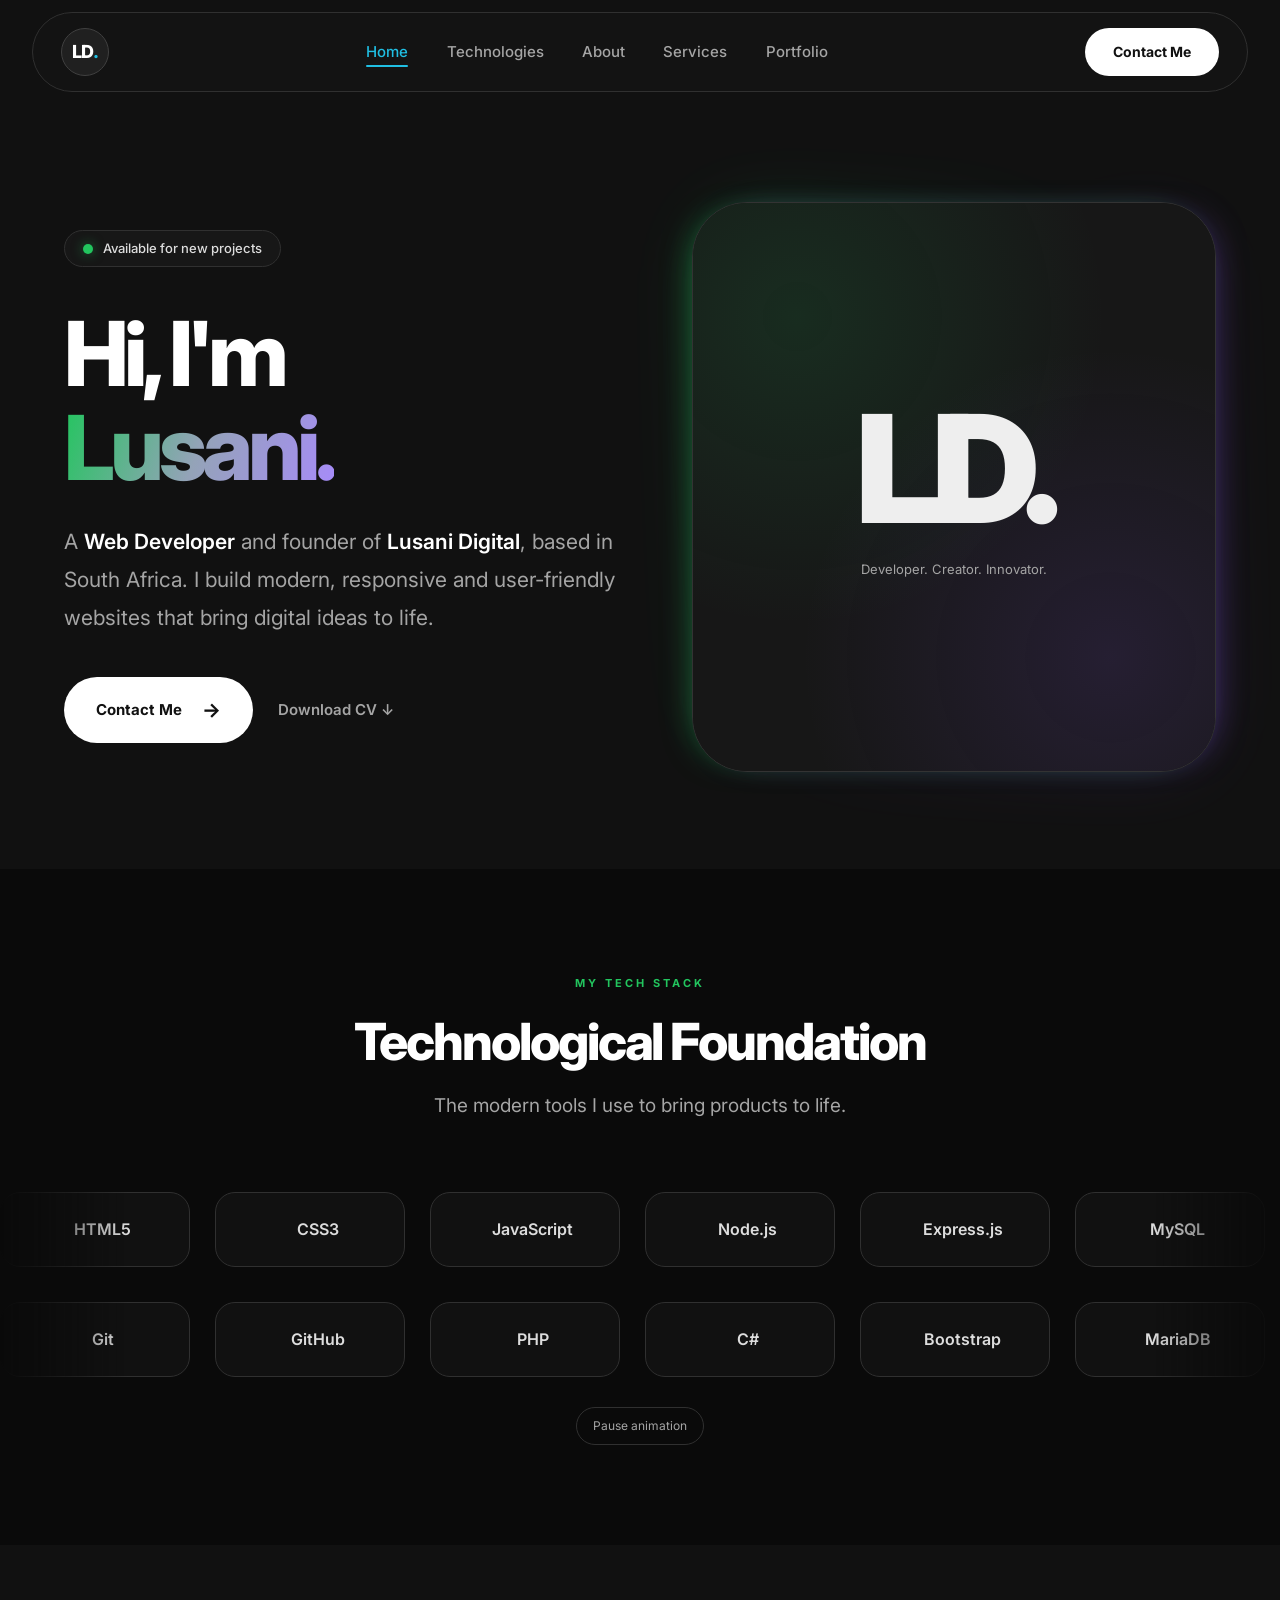
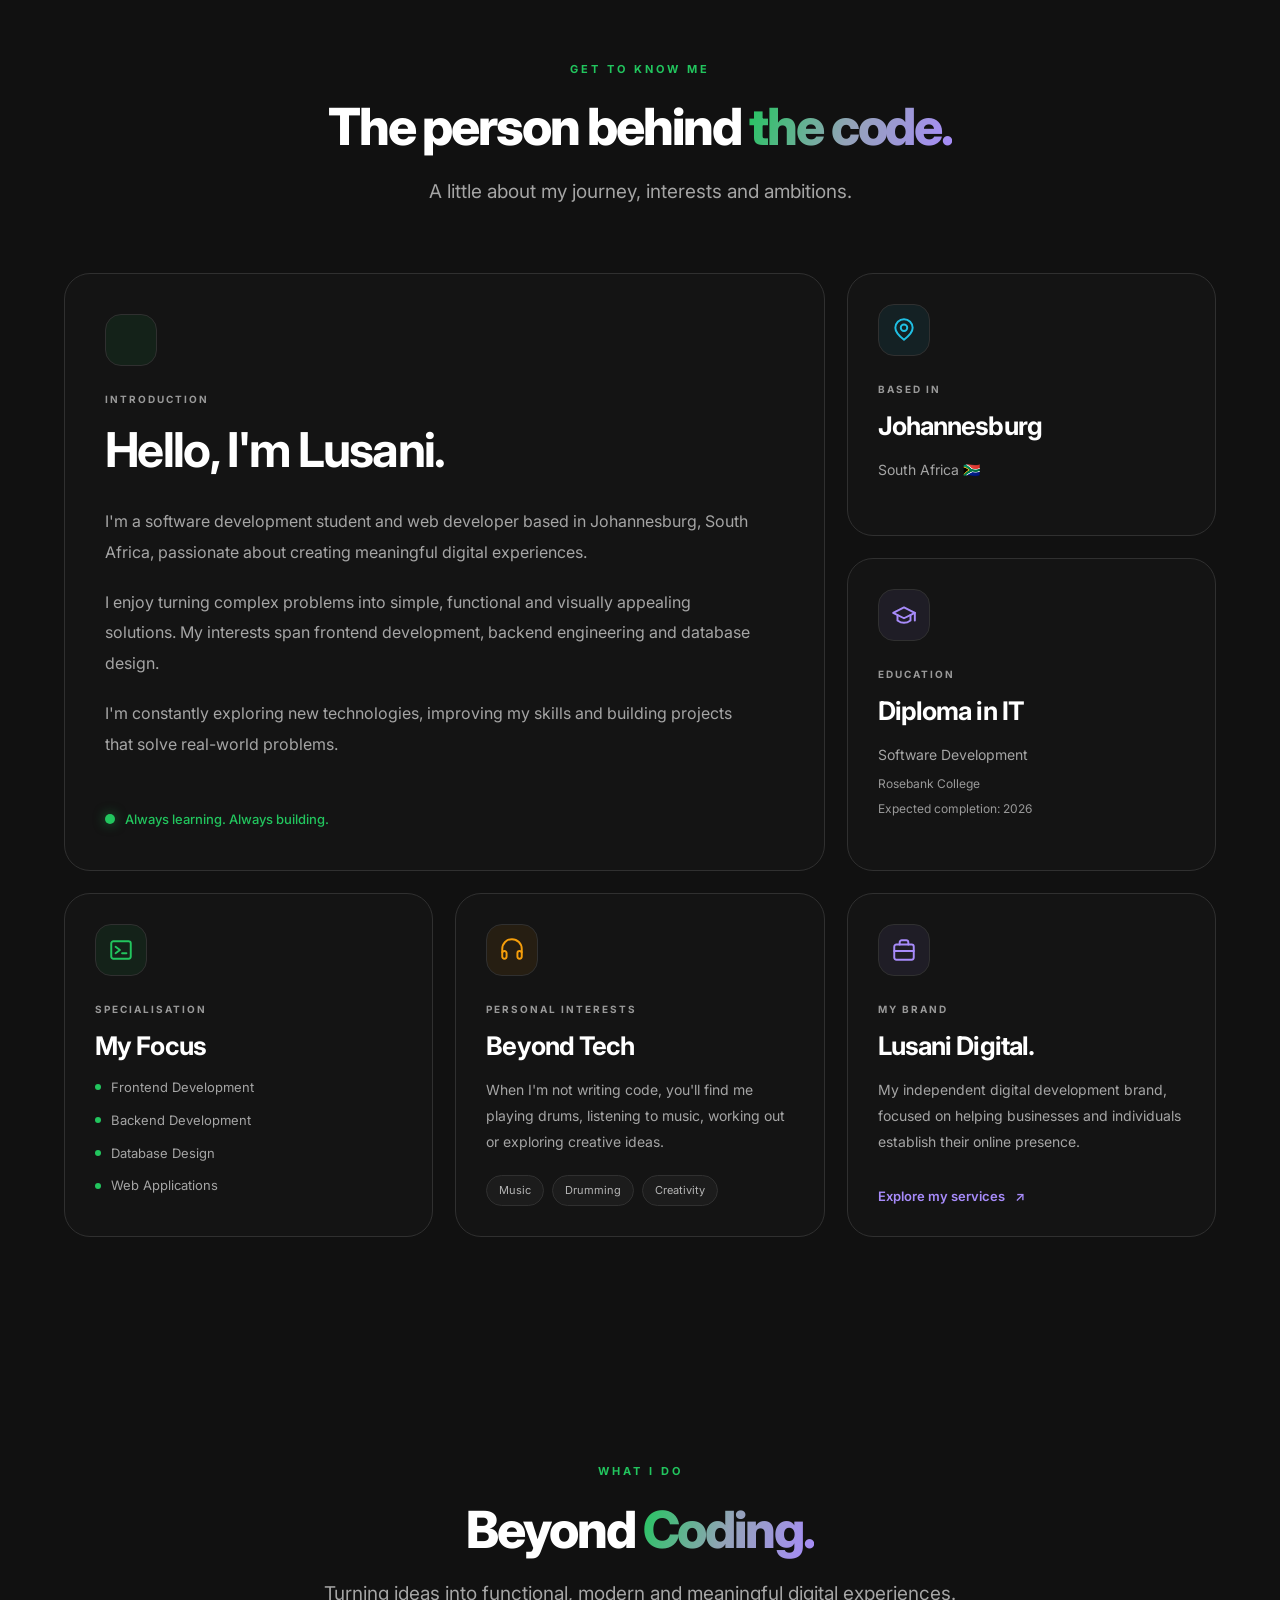
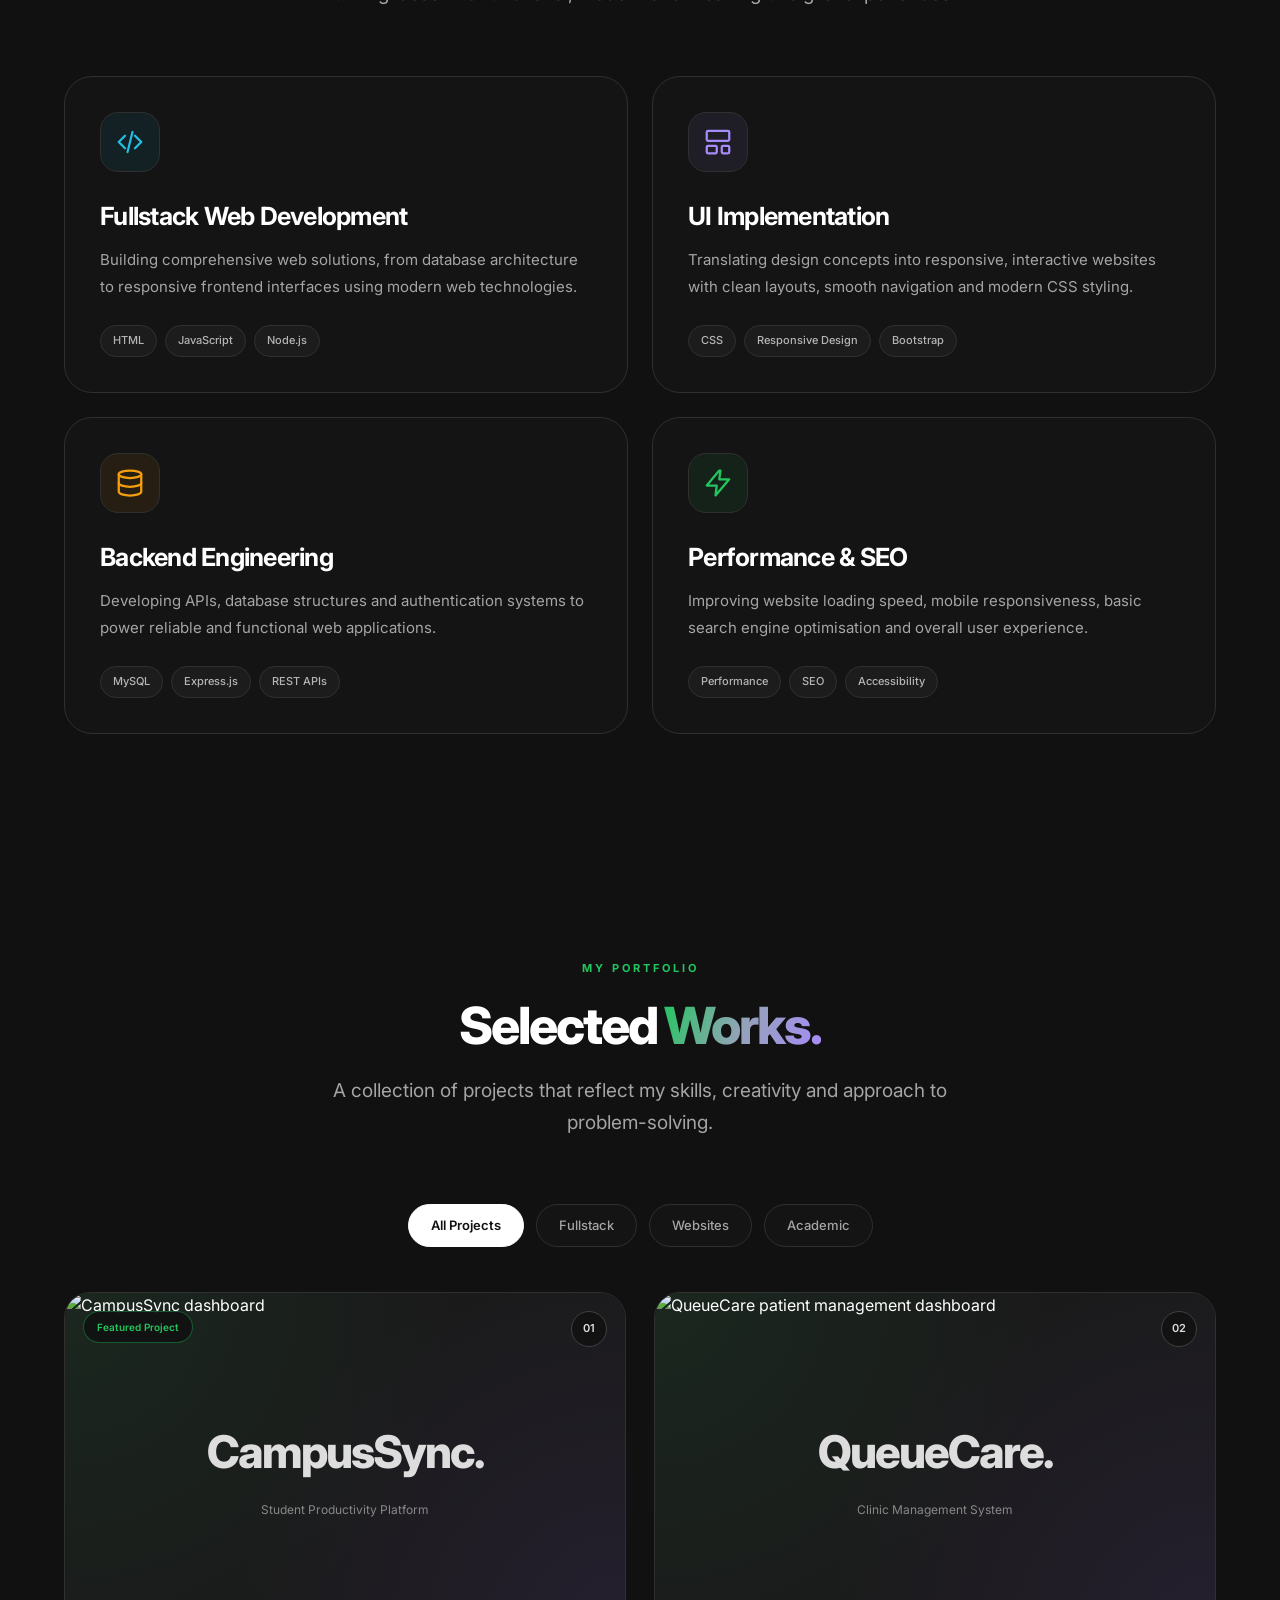
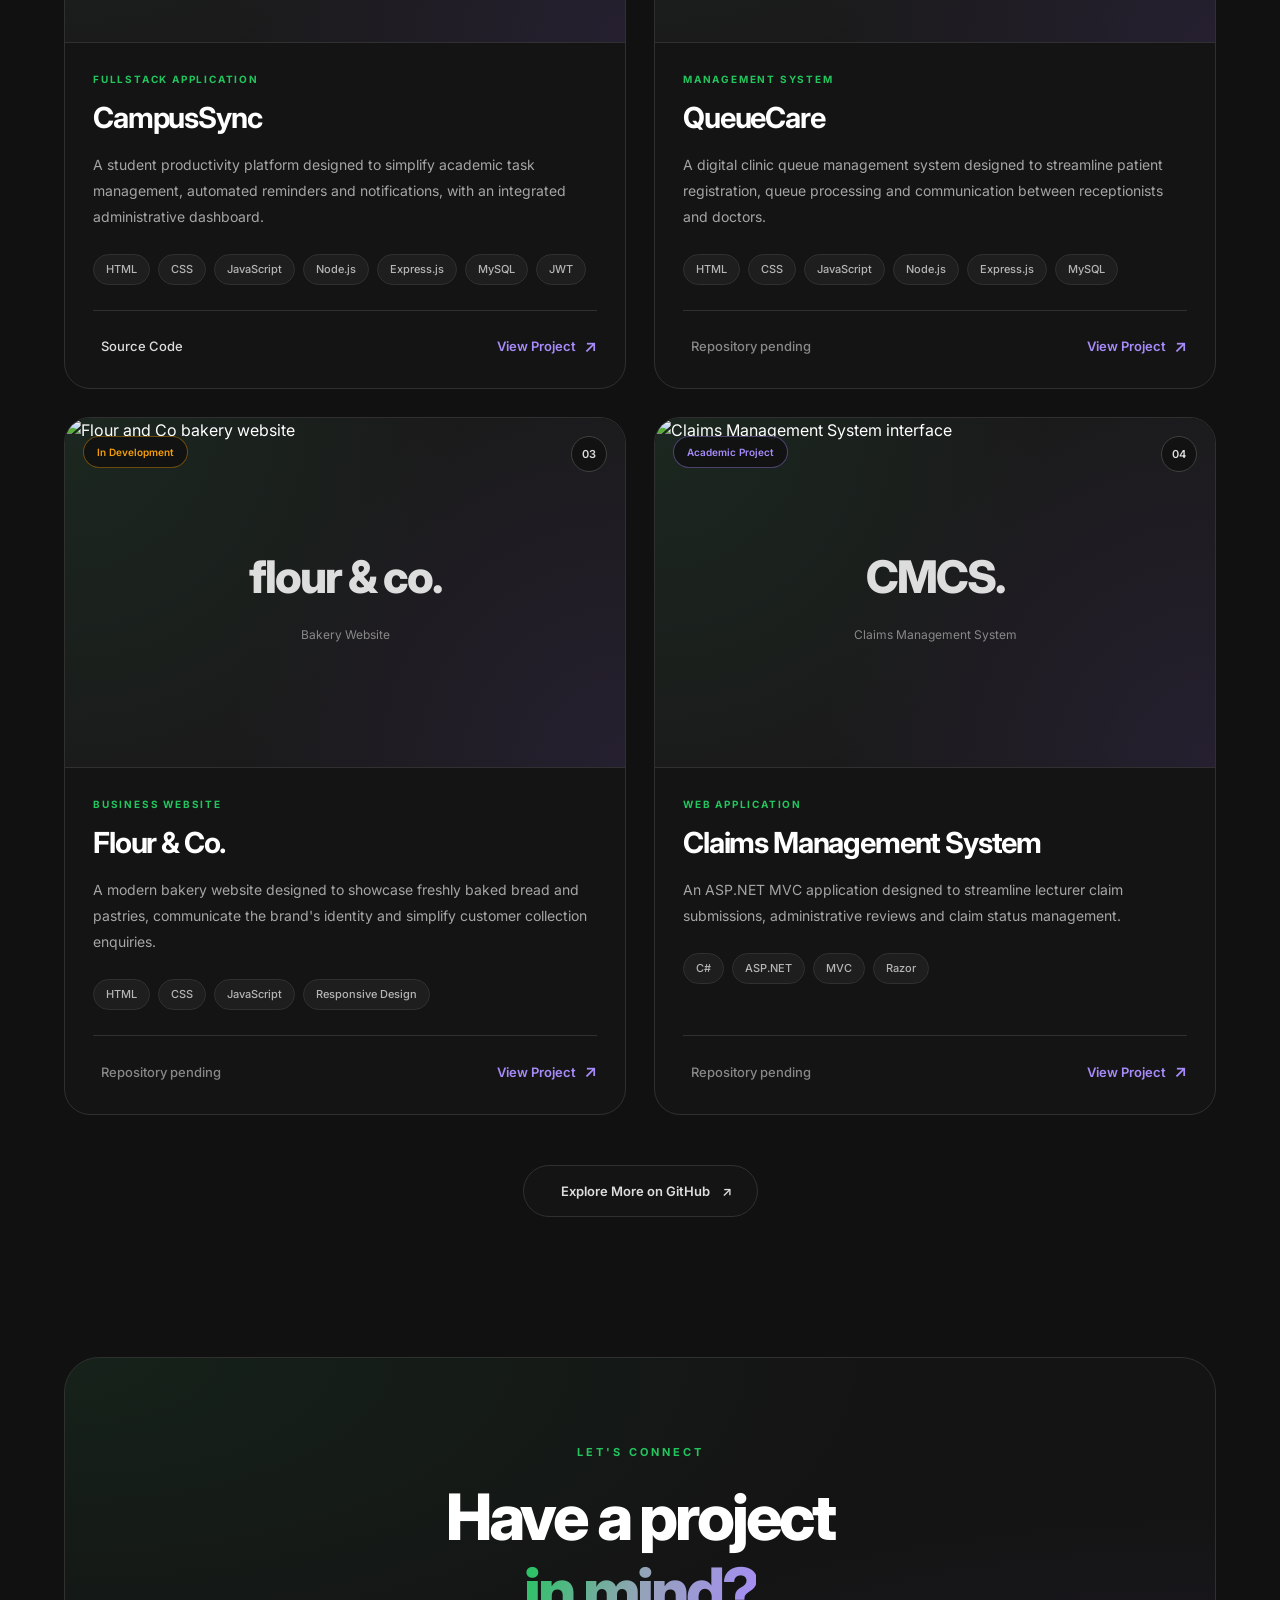
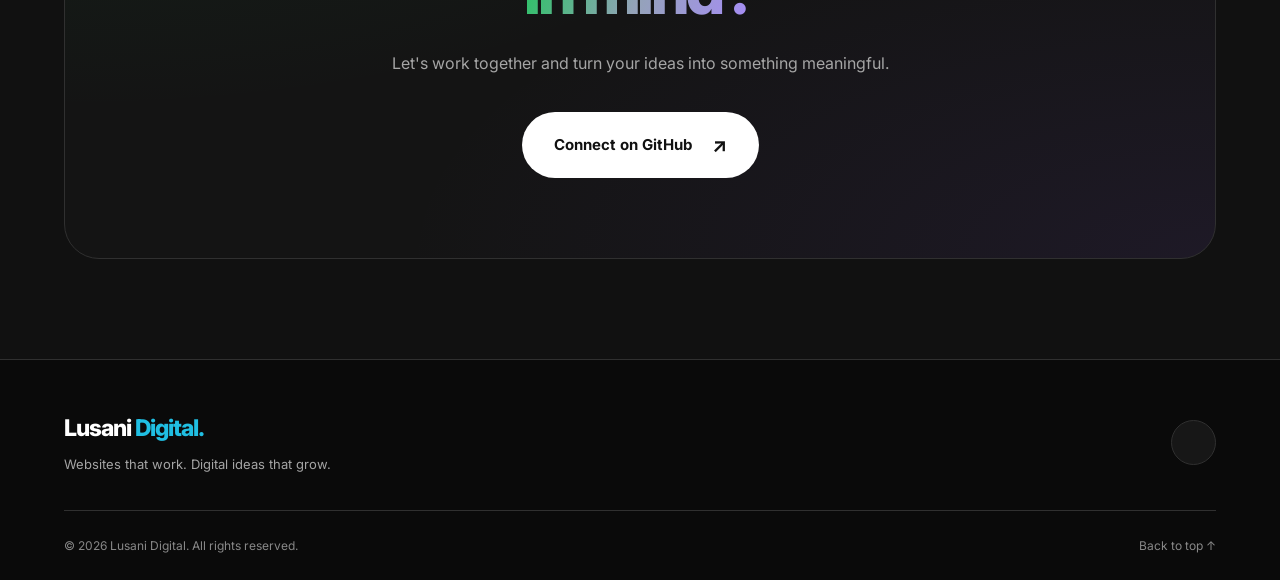
==== commit 62d921fe: "fixed nav tag" ====
--- a/index.html
+++ b/index.html
@@ -43,7 +43,7 @@
 
                 <li><a href="#home" class="active">Home</a></li>
                 <li><a href="#skills">Technologies</a></li>
-                <li></li><a href="#about">About</a></li>
+                <li><a href="#about">About</a></li>
                 <li><a href="#services">Services</a></li>
                 <li><a href="#portfolio">Portfolio</a></li>
 
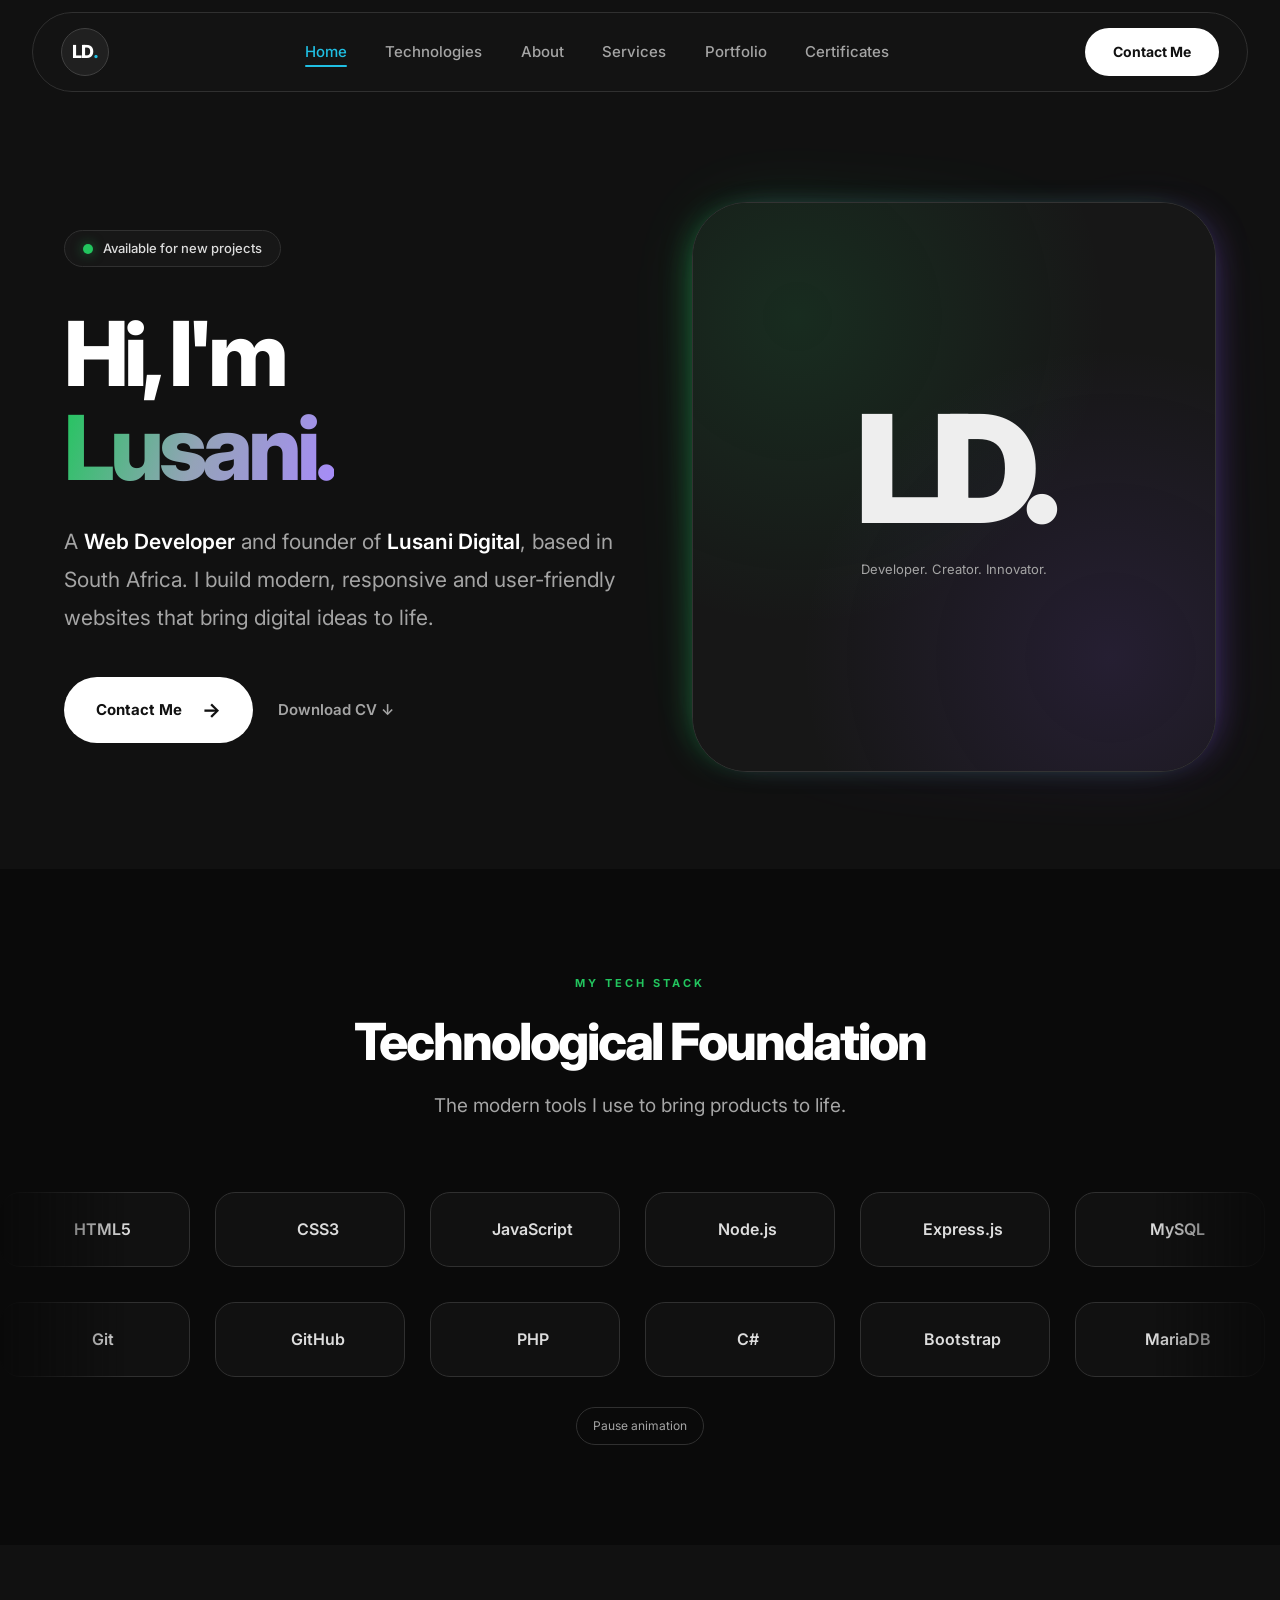
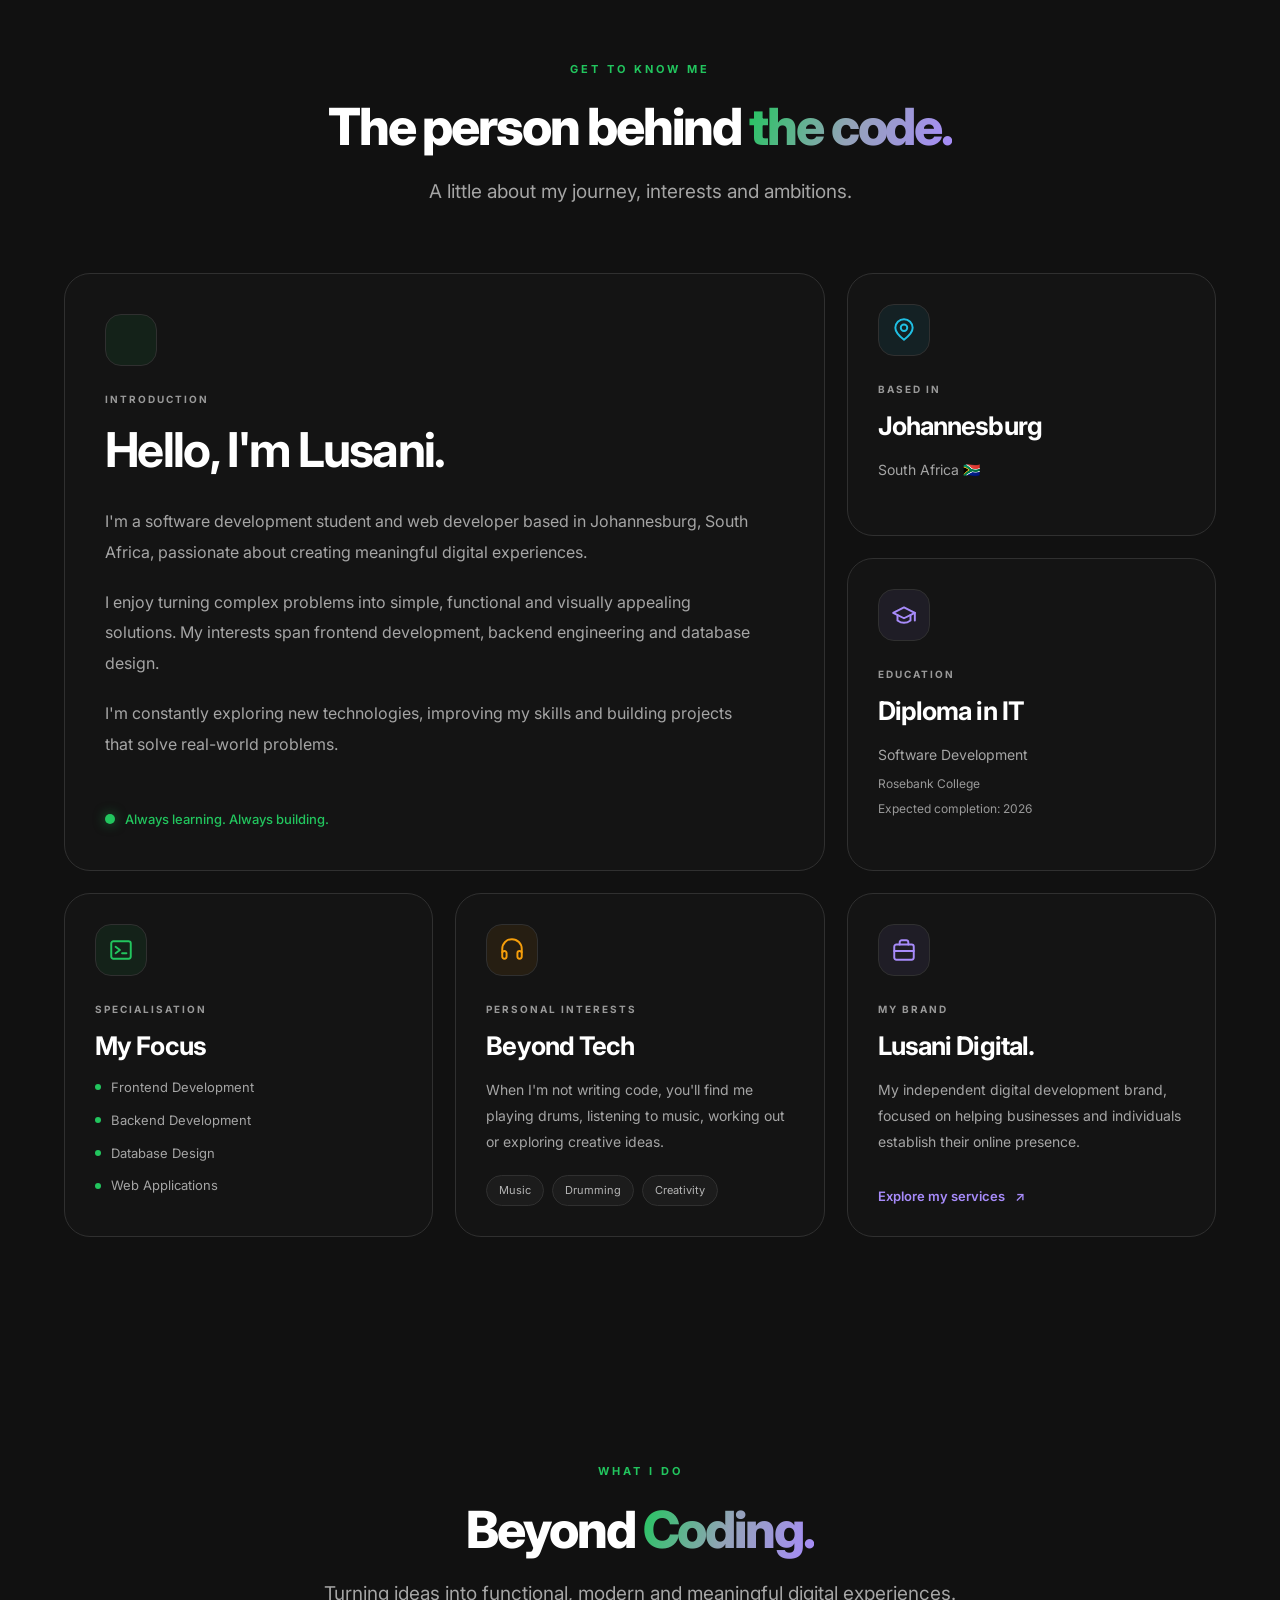
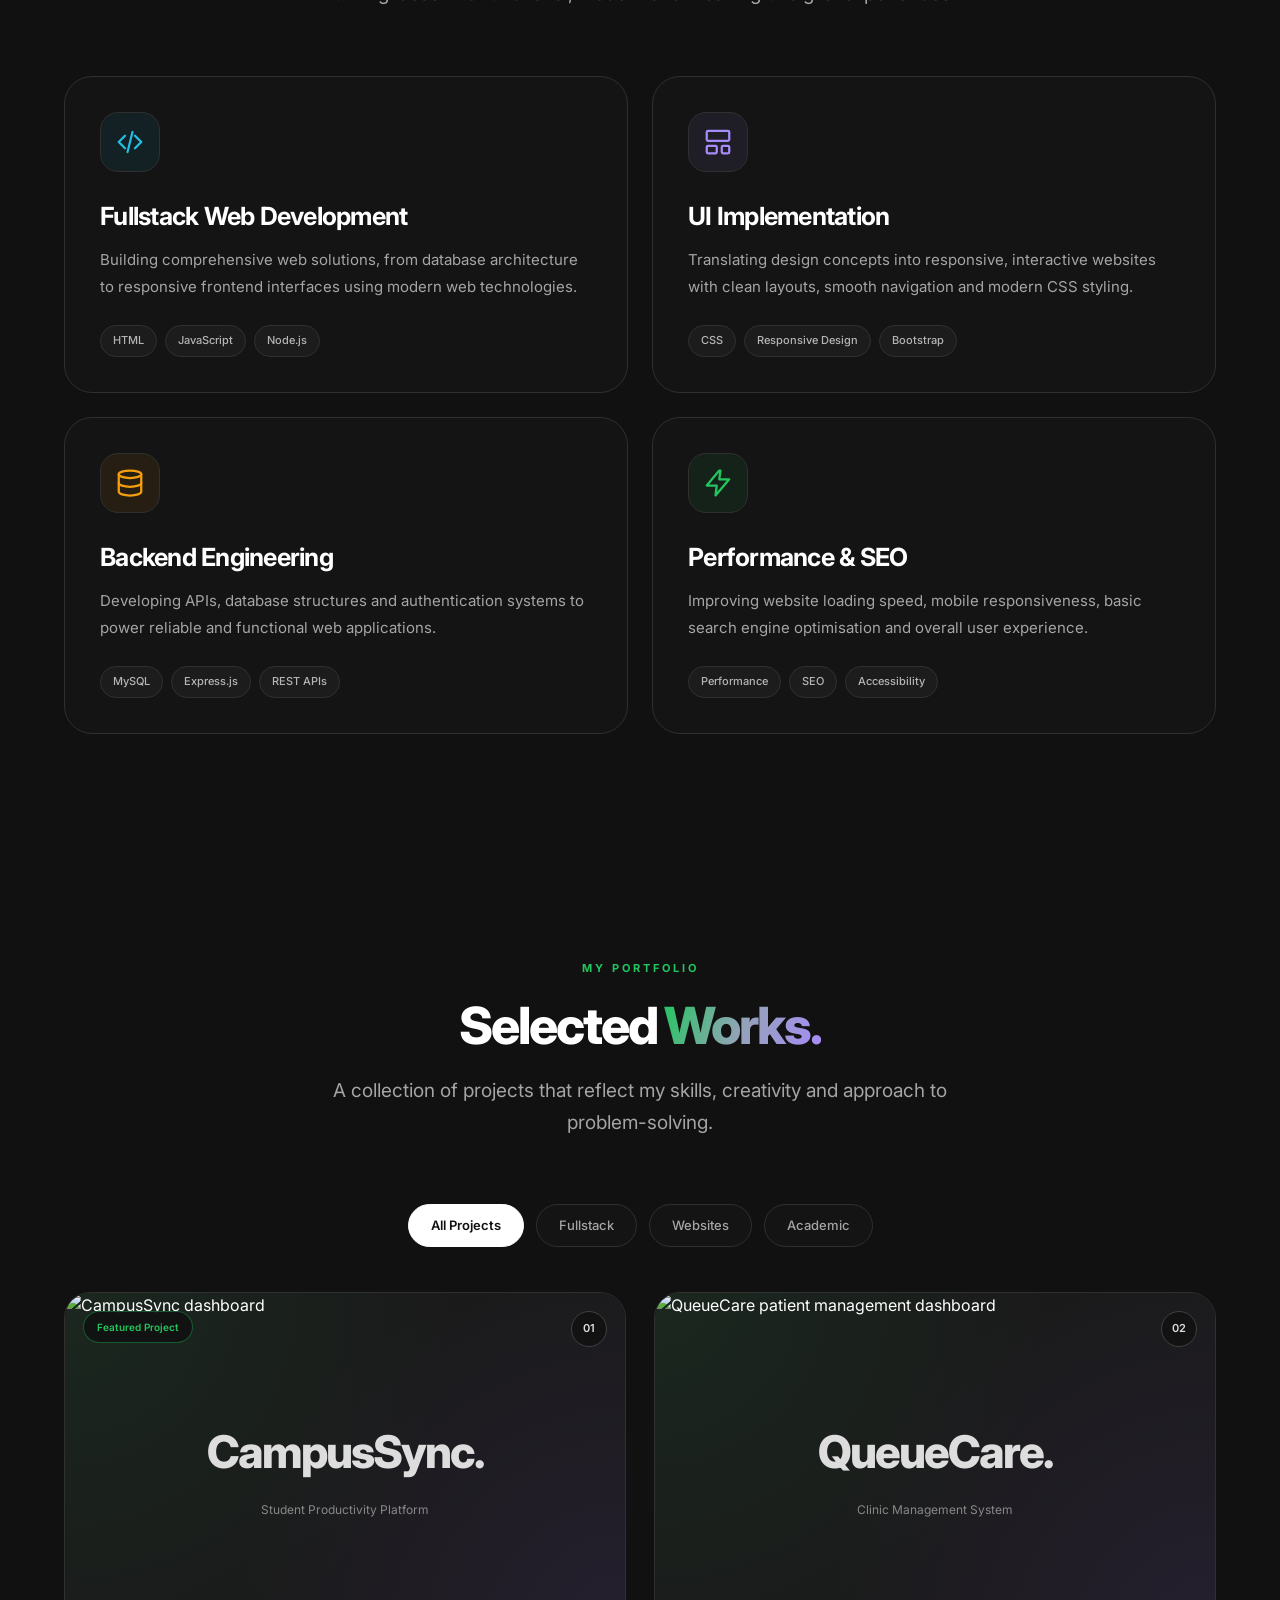
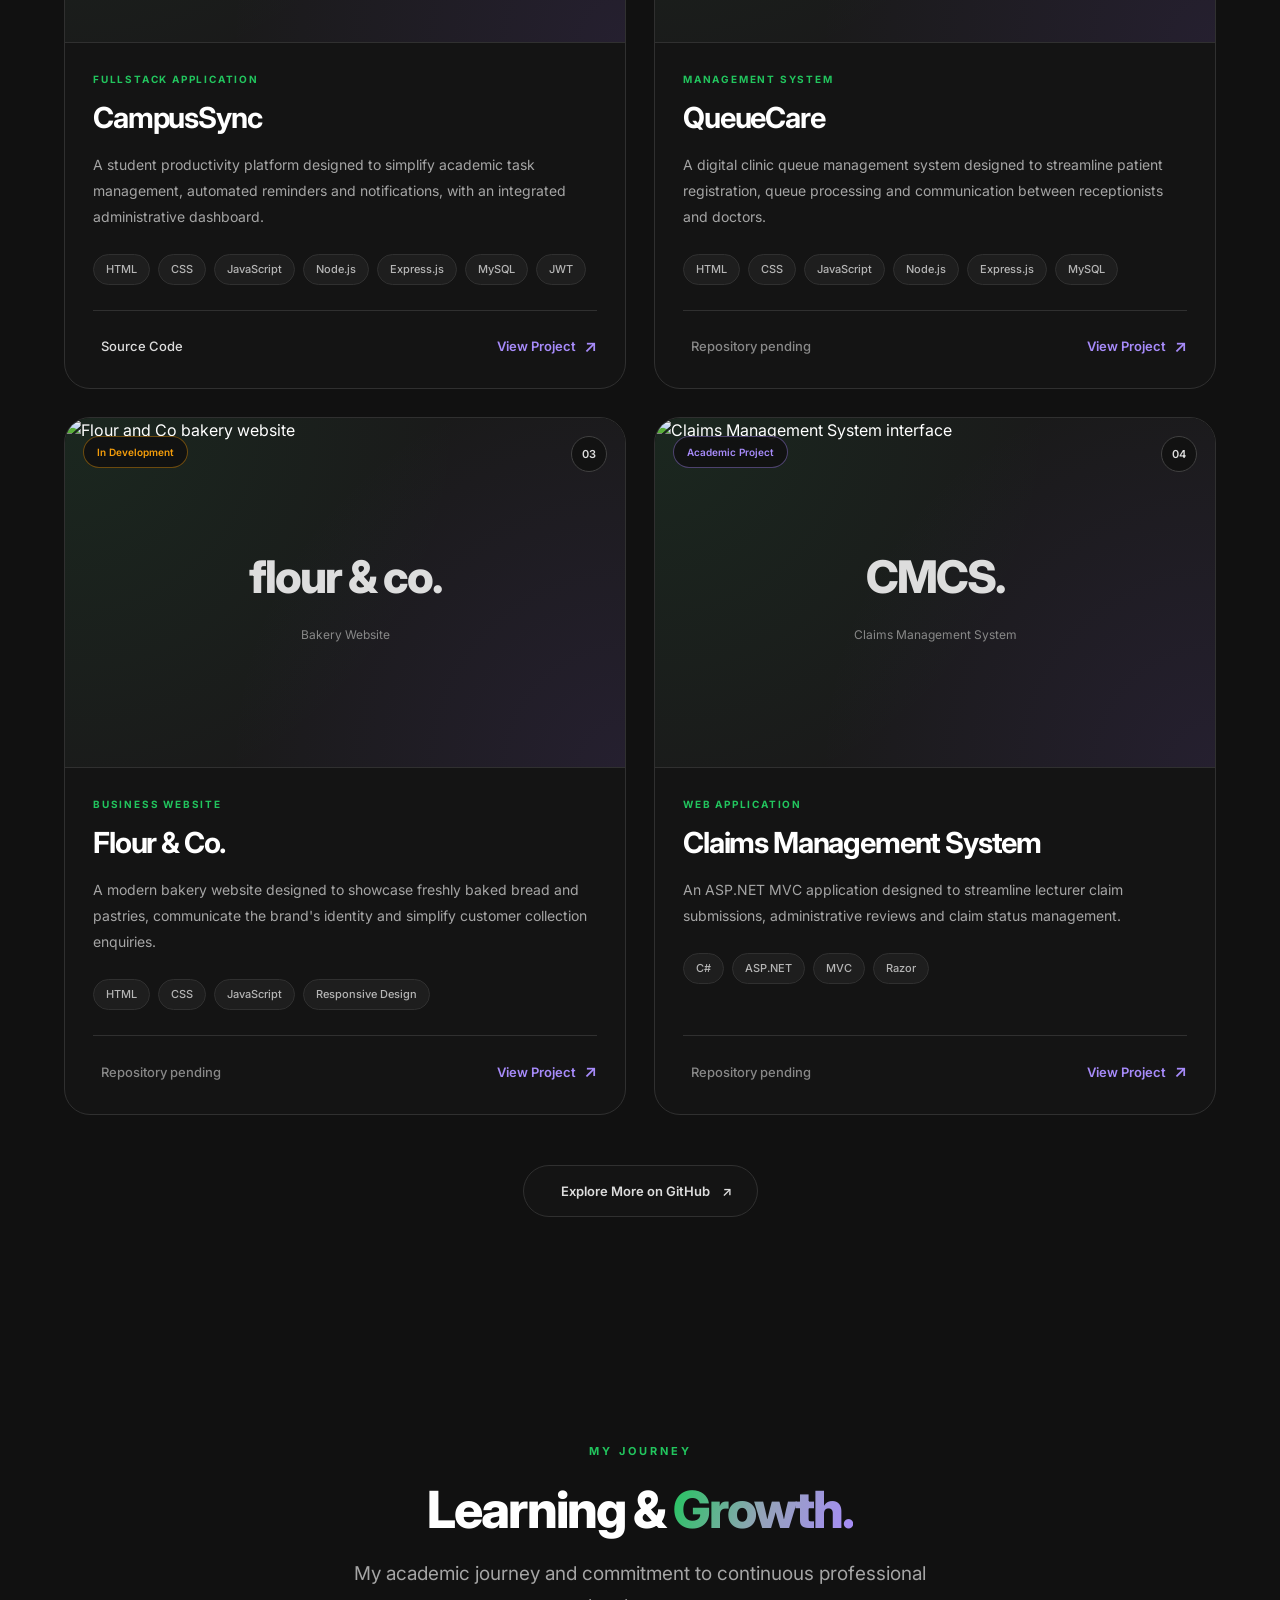
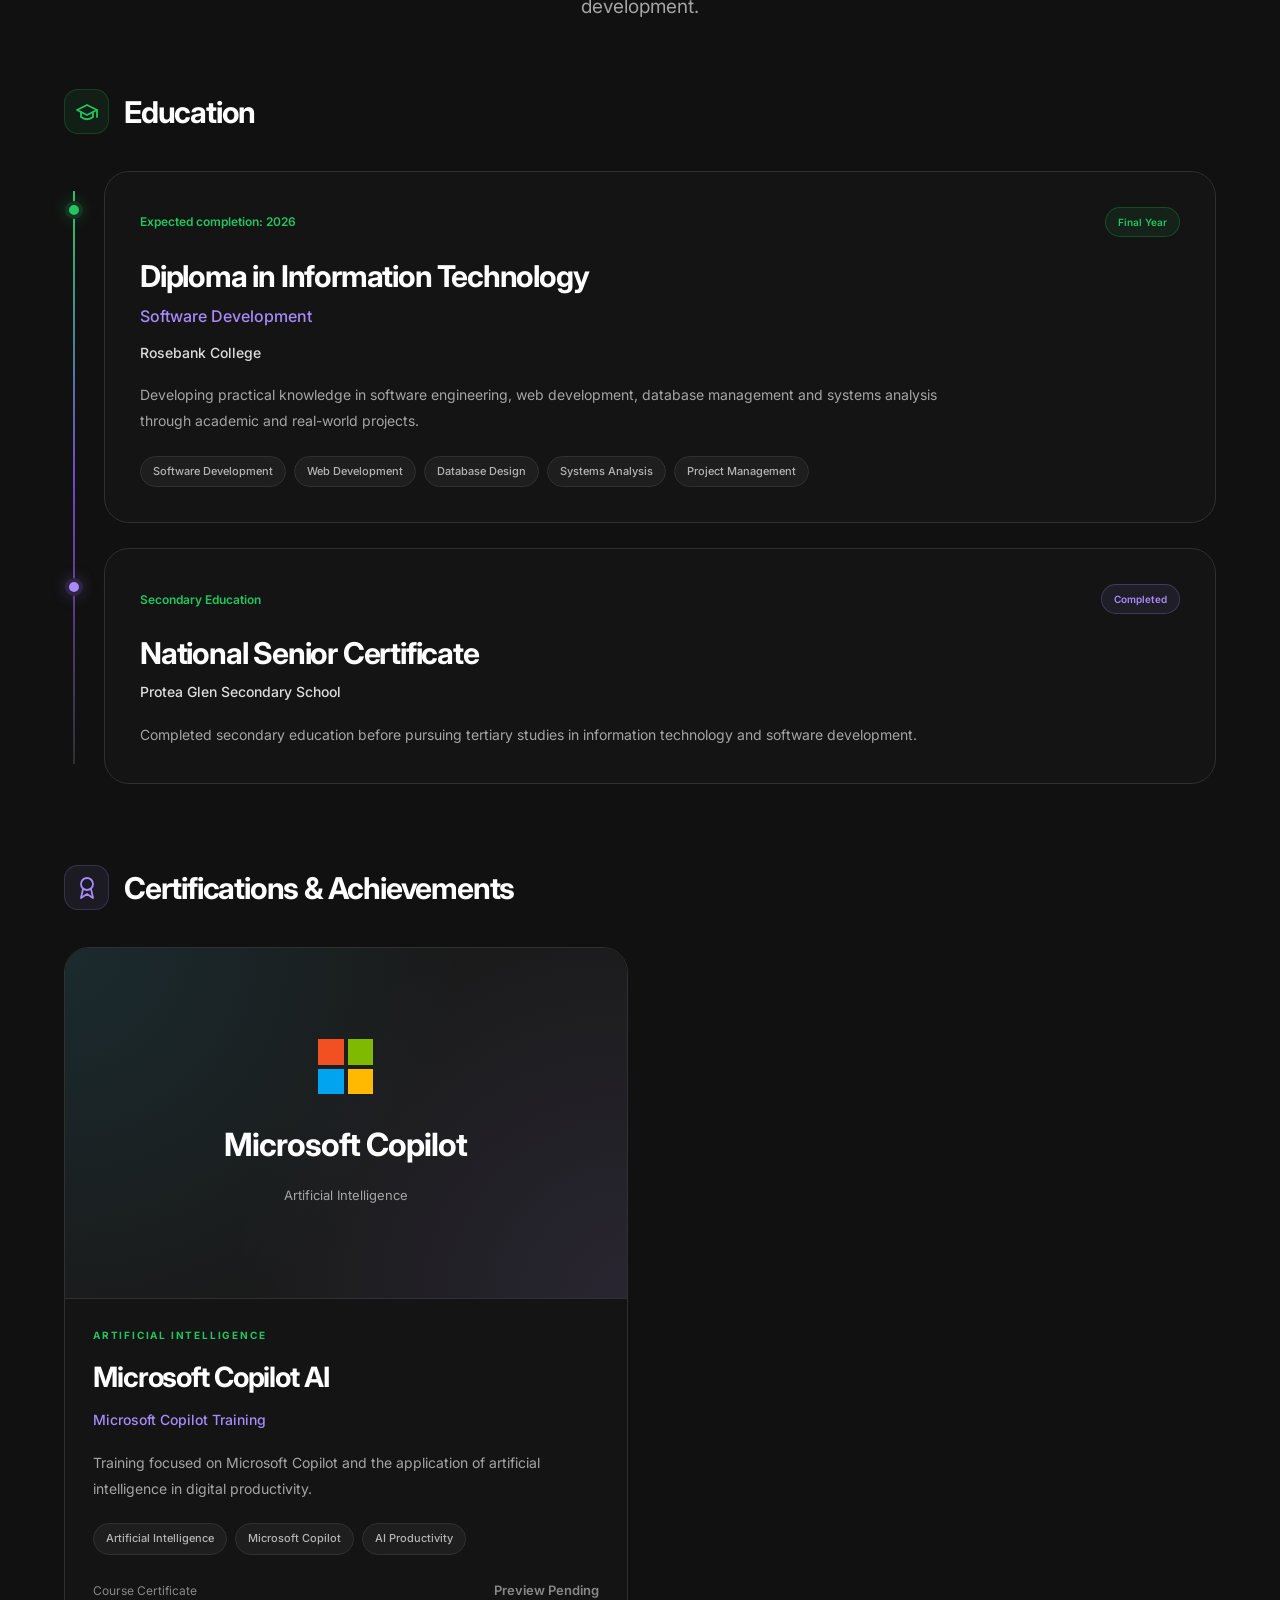
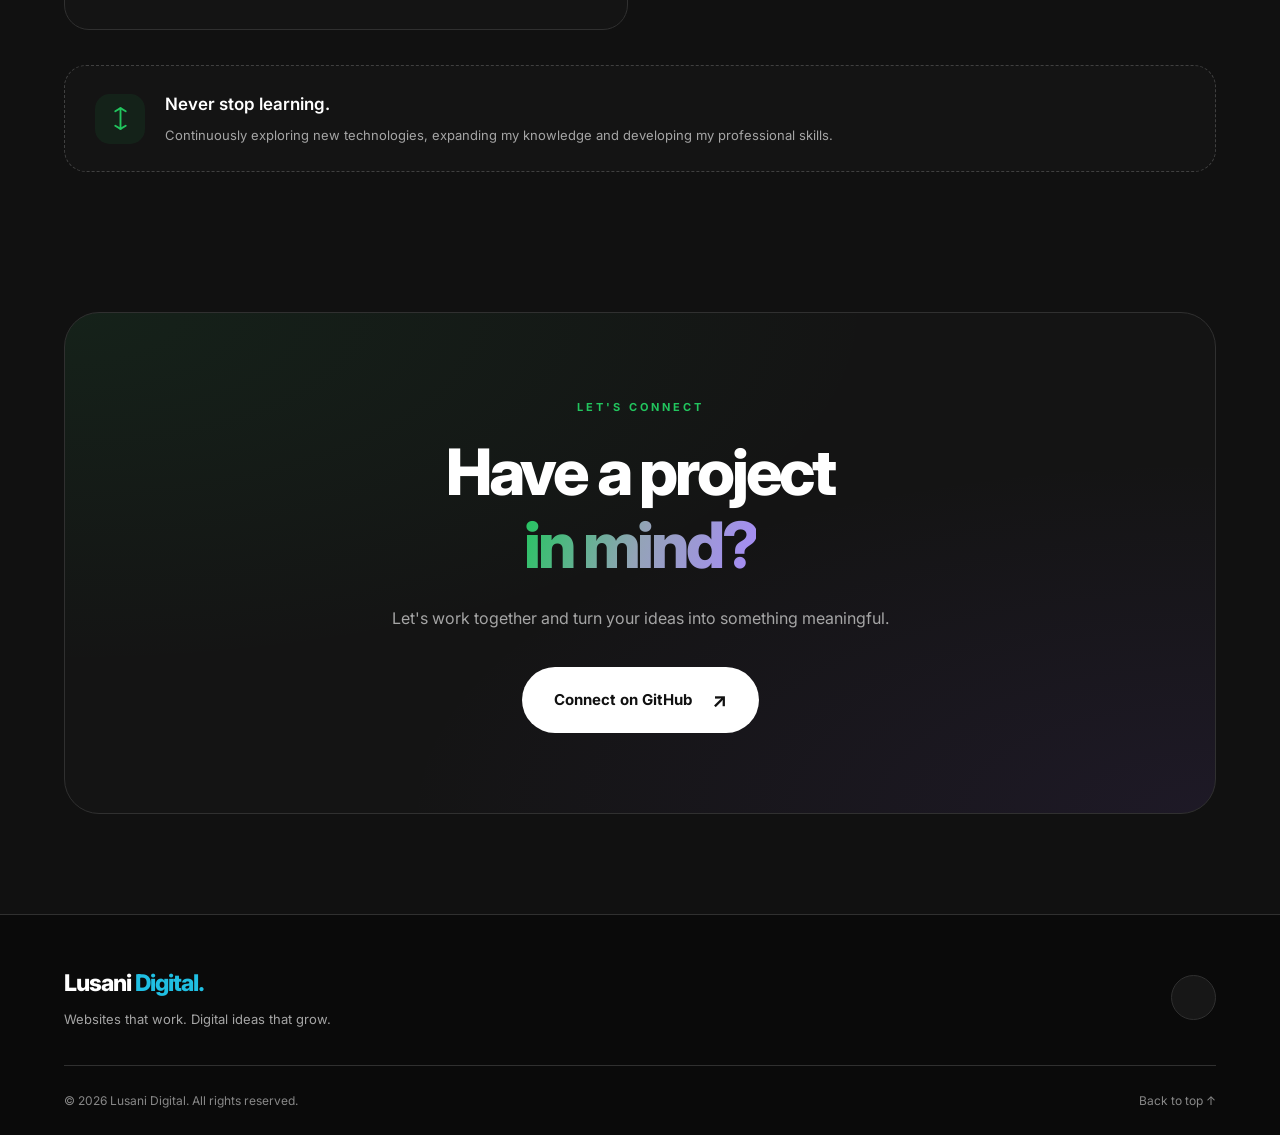
==== commit 1f97a025: "added certificate section" ====
--- a/index.html
+++ b/index.html
@@ -46,6 +46,7 @@
                 <li><a href="#about">About</a></li>
                 <li><a href="#services">Services</a></li>
                 <li><a href="#portfolio">Portfolio</a></li>
+                <li><a href="#certificates">Certificates</a></li>
 
             </ul>
 
@@ -600,6 +601,7 @@
             </div>
 
         </section>
+
 
         <!-- SELECTED PROJECTS SECTION -->
         <section class="projects-section" id="portfolio">
@@ -999,6 +1001,316 @@
 
         </dialog>
 
+
+        <!--EDUCATION & CERTIFICATES -->
+        <section class="education-section" id="certificates">
+
+            <div class="section-heading">
+
+                <span class="section-label">
+                    MY JOURNEY
+                </span>
+
+                <h2>
+                    Learning &amp;
+                    <span class="gradient-text">Growth.</span>
+                </h2>
+
+                <p>
+                    My academic journey and commitment to
+                    continuous professional development.
+                </p>
+
+            </div>
+
+            <div class="education-container">
+
+                <!-- EDUCATION TIMELINE -->
+                <div class="education-heading">
+
+                    <span class="education-heading-icon">
+
+                        <svg viewBox="0 0 24 24" fill="none" stroke="currentColor" stroke-width="1.8"
+                            stroke-linecap="round" stroke-linejoin="round" aria-hidden="true">
+
+                            <path d="m2 10 10-5 10 5-10 5z" />
+                            <path d="M6 12v5c4 3 8 3 12 0v-5" />
+                            <path d="M22 10v7" />
+
+                        </svg>
+
+                    </span>
+
+                    <h3>Education</h3>
+
+                </div>
+
+                <div class="education-timeline">
+
+                    <!-- TERTIARY EDUCATION -->
+                    <article class="timeline-item">
+
+                        <div class="timeline-marker"></div>
+
+                        <div class="education-card">
+
+                            <div class="education-card-top">
+
+                                <span class="education-date">
+                                    Expected completion: 2026
+                                </span>
+
+                                <span class="education-status">
+                                    Final Year
+                                </span>
+
+                            </div>
+
+                            <h3>Diploma in Information Technology</h3>
+
+                            <h4>Software Development</h4>
+
+                            <p class="institution">
+                                Rosebank College
+                            </p>
+
+                            <p class="education-description">
+
+                                Developing practical knowledge in software
+                                engineering, web development, database
+                                management and systems analysis through
+                                academic and real-world projects.
+
+                            </p>
+
+                            <div class="education-tags">
+
+                                <span>Software Development</span>
+
+                                <span>Web Development</span>
+
+                                <span>Database Design</span>
+
+                                <span>Systems Analysis</span>
+
+                                <span>Project Management</span>
+
+                            </div>
+
+                        </div>
+
+                    </article>
+
+                    <!-- SECONDARY EDUCATION -->
+                    <article class="timeline-item">
+
+                        <div class="timeline-marker"></div>
+
+                        <div class="education-card">
+
+                            <div class="education-card-top">
+
+                                <span class="education-date">
+                                    Secondary Education
+                                </span>
+
+                                <span class="education-status completed">
+                                    Completed
+                                </span>
+
+                            </div>
+
+                            <h3>National Senior Certificate</h3>
+
+                            <p class="institution">
+                                Protea Glen Secondary School
+                            </p>
+
+                            <p class="education-description">
+
+                                Completed secondary education before
+                                pursuing tertiary studies in information
+                                technology and software development.
+
+                            </p>
+
+                        </div>
+
+                    </article>
+
+                </div>
+
+                <!-- CERTIFICATIONS -->
+                <div class="education-heading certification-heading">
+
+                    <span class="education-heading-icon">
+
+                        <svg viewBox="0 0 24 24" fill="none" stroke="currentColor" stroke-width="1.8"
+                            stroke-linecap="round" stroke-linejoin="round" aria-hidden="true">
+
+                            <circle cx="12" cy="8" r="6" />
+
+                            <path d="m8 13-2 9 6-4 6 4-2-9" />
+
+                        </svg>
+
+                    </span>
+
+                    <h3>Certifications &amp; Achievements</h3>
+
+                </div>
+
+                <div class="certificates-grid">
+
+                    <!-- MICROSOFT COPILOT -->
+                    <article class="certificate-card">
+
+                        <div class="certificate-image">
+
+                            <div class="certificate-placeholder">
+
+                                <div class="microsoft-logo" aria-hidden="true">
+
+                                    <span></span>
+                                    <span></span>
+                                    <span></span>
+                                    <span></span>
+
+                                </div>
+
+                                <h3>Microsoft Copilot</h3>
+
+                                <p>Artificial Intelligence</p>
+
+                            </div>
+
+                            <img src="assets/certificates/microsoft-copilot.png" alt="Microsoft Copilot certificate"
+                                loading="lazy">
+
+                        </div>
+
+                        <div class="certificate-content">
+
+                            <span class="certificate-category">
+                                ARTIFICIAL INTELLIGENCE
+                            </span>
+
+                            <h3>Microsoft Copilot AI</h3>
+
+                            <p class="certificate-issuer">
+                                Microsoft Copilot Training
+                            </p>
+
+                            <p class="certificate-description">
+
+                                Training focused on Microsoft Copilot
+                                and the application of artificial
+                                intelligence in digital productivity.
+
+                            </p>
+
+                            <div class="education-tags">
+
+                                <span>Artificial Intelligence</span>
+
+                                <span>Microsoft Copilot</span>
+
+                                <span>AI Productivity</span>
+
+                            </div>
+
+                            <div class="certificate-actions">
+
+                                <span class="certificate-type">
+                                    Course Certificate
+                                </span>
+
+                                <button class="certificate-view"
+                                    data-certificate="assets/certificates/microsoft-copilot.png"
+                                    data-title="Microsoft Copilot AI" type="button" disabled>
+
+                                    Preview Pending
+
+                                </button>
+
+                            </div>
+
+                        </div>
+
+                    </article>
+
+                    <!-- ADD FUTURE CERTIFICATES HERE -->
+
+                </div>
+
+
+                <!-- CONTINUOUS LEARNING -->
+                <div class="learning-note">
+
+                    <div class="learning-icon">
+
+                        <svg viewBox="0 0 24 24" fill="none" stroke="currentColor" stroke-width="1.8"
+                            stroke-linecap="round" stroke-linejoin="round" aria-hidden="true">
+
+                            <path d="M12 2v20" />
+                            <path d="m17 5-5-3-5 3" />
+                            <path d="m17 19-5 3-5-3" />
+
+                        </svg>
+
+                    </div>
+
+                    <div>
+
+                        <h4>Never stop learning.</h4>
+
+                        <p>
+                            Continuously exploring new technologies,
+                            expanding my knowledge and developing
+                            my professional skills.
+                        </p>
+
+                    </div>
+
+                </div>
+
+            </div>
+
+        </section>
+
+
+        <!-- CERTIFICATE PREVIEW MODAL -->
+        <dialog class="certificate-modal" id="certificateModal" aria-labelledby="certificateModalTitle">
+
+            <div class="certificate-modal-header">
+
+                <h3 id="certificateModalTitle">
+                    Certificate
+                </h3>
+
+                <button id="certificateModalClose" class="certificate-modal-close" aria-label="Close certificate"
+                    type="button">
+
+                    &times;
+
+                </button>
+
+            </div>
+
+            <img id="certificateModalImage" alt="Certificate preview">
+
+            <div class="certificate-modal-footer">
+
+                <a id="certificateDownload" class="all-projects-btn" download>
+
+                    Download Certificate ↓
+
+                </a>
+
+            </div>
+
+        </dialog>
+
         <!-- TEMPORARY CONTACT SECTION -->
         <section class="contact-section" id="contact">
 
--- a/home.css
+++ b/home.css
@@ -2529,3 +2529,715 @@
     }
 
 }
+
+/* EDUCATION & CERTIFICATES SECTION*/
+.education-section {
+    width: 100%;
+    max-width: 1500px;
+
+    margin: 0 auto;
+    padding: 110px 5%;
+}
+
+.education-container {
+    max-width: 1200px;
+    margin: 0 auto;
+}
+
+/* EDUCATION HEADINGS */
+.education-heading {
+    display: flex;
+    align-items: center;
+
+    gap: 15px;
+
+    margin-bottom: 35px;
+}
+
+.education-heading h3 {
+    font-size: clamp(22px, 3vw, 30px);
+    font-weight: 700;
+
+    letter-spacing: -0.04em;
+}
+
+.education-heading-icon {
+    display: flex;
+    align-items: center;
+    justify-content: center;
+
+    width: 45px;
+    height: 45px;
+
+    flex-shrink: 0;
+
+    background: rgba(34, 197, 94, 0.08);
+
+    border: 1px solid rgba(34, 197, 94, 0.2);
+    border-radius: 14px;
+
+    color: var(--accent-green);
+}
+
+.education-heading-icon svg {
+    width: 24px;
+    height: 24px;
+}
+
+/* EDUCATION TIMELINE */
+.education-timeline {
+    position: relative;
+
+    display: flex;
+    flex-direction: column;
+
+    gap: 25px;
+
+    padding-left: 40px;
+}
+
+.education-timeline::before {
+    content: "";
+
+    position: absolute;
+
+    top: 20px;
+    bottom: 20px;
+    left: 9px;
+
+    width: 2px;
+
+    background: linear-gradient(
+        to bottom,
+        #22c55e,
+        #7547c9,
+        #303030
+    );
+}
+
+.timeline-item {
+    position: relative;
+}
+
+.timeline-marker {
+    position: absolute;
+
+    top: 30px;
+    left: -39px;
+
+    width: 18px;
+    height: 18px;
+
+    background: var(--accent-green);
+
+    border: 4px solid #173322;
+    border-radius: 50%;
+
+    box-shadow: 0 0 15px rgba(34, 197, 94, 0.25);
+}
+
+.timeline-item:nth-child(2) .timeline-marker {
+    background: #a78bfa;
+
+    border-color: #302440;
+
+    box-shadow: 0 0 15px rgba(167, 139, 250, 0.25);
+}
+
+/* EDUCATION CARDS*/
+.education-card {
+    padding: 35px;
+
+    background: #141414;
+
+    border: 1px solid var(--border-color);
+    border-radius: 25px;
+
+    transition:
+        border-color var(--transition),
+        transform var(--transition);
+}
+
+.education-card:hover {
+    border-color: #555555;
+
+    transform: translateY(-3px);
+}
+
+.education-card-top {
+    display: flex;
+    align-items: center;
+    justify-content: space-between;
+    flex-wrap: wrap;
+
+    gap: 12px;
+
+    margin-bottom: 20px;
+}
+
+.education-date {
+    color: var(--accent-green);
+
+    font-size: 12px;
+    font-weight: 600;
+}
+
+.education-status {
+    padding: 6px 12px;
+
+    background: rgba(34, 197, 94, 0.08);
+
+    border: 1px solid rgba(34, 197, 94, 0.25);
+    border-radius: 9999px;
+
+    color: #22c55e;
+
+    font-size: 10px;
+    font-weight: 600;
+}
+
+.education-status.completed {
+    background: rgba(167, 139, 250, 0.08);
+
+    border-color: rgba(167, 139, 250, 0.25);
+
+    color: #a78bfa;
+}
+
+.education-card h3 {
+    margin-bottom: 8px;
+
+    font-size: clamp(22px, 3vw, 30px);
+    font-weight: 700;
+
+    line-height: 1.3;
+    letter-spacing: -0.04em;
+}
+
+.education-card h4 {
+    margin-bottom: 12px;
+
+    color: #a78bfa;
+
+    font-size: 16px;
+    font-weight: 500;
+}
+
+.institution {
+    margin-bottom: 18px;
+
+    color: #dddddd;
+
+    font-size: 14px;
+    font-weight: 500;
+}
+
+.education-description {
+    max-width: 800px;
+
+    color: var(--text-secondary);
+
+    font-size: 14px;
+    line-height: 1.85;
+}
+
+/* EDUCATION TECHNOLOGY TAGS */
+.education-tags {
+    display: flex;
+    align-items: center;
+    flex-wrap: wrap;
+
+    gap: 8px;
+
+    margin-top: 22px;
+}
+
+.education-tags span {
+    padding: 6px 12px;
+
+    background: #1e1e1e;
+
+    border: 1px solid var(--border-color);
+    border-radius: 9999px;
+
+    color: #b5b5b5;
+
+    font-size: 11px;
+    font-weight: 500;
+
+    transition: var(--transition);
+}
+
+.education-tags span:hover {
+    border-color: var(--accent-blue);
+    color: #ffffff;
+}
+
+/* CERTIFICATIONS HEADING*/
+.certification-heading {
+    margin-top: 80px;
+}
+
+.certification-heading .education-heading-icon {
+    background: rgba(167, 139, 250, 0.08);
+
+    border-color: rgba(167, 139, 250, 0.2);
+
+    color: #a78bfa;
+}
+
+/* CERTIFICATE GRID*/
+.certificates-grid {
+    display: grid;
+
+    grid-template-columns: repeat(2, minmax(0, 1fr));
+
+    gap: 25px;
+}
+
+.certificate-card {
+    display: flex;
+    flex-direction: column;
+
+    min-width: 0;
+
+    background: #141414;
+
+    border: 1px solid var(--border-color);
+    border-radius: 25px;
+
+    overflow: hidden;
+
+    transition:
+        transform 0.4s ease,
+        border-color 0.4s ease,
+        box-shadow 0.4s ease;
+}
+
+.certificate-card:hover {
+    transform: translateY(-5px);
+
+    border-color: #555555;
+
+    box-shadow: 0 15px 35px rgba(0, 0, 0, 0.2);
+}
+
+/* CERTIFICATE IMAGE  */
+.certificate-image {
+    position: relative;
+
+    width: 100%;
+    aspect-ratio: 16 / 10;
+
+    background: #1c1c1c;
+
+    border-bottom: 1px solid var(--border-color);
+
+    overflow: hidden;
+}
+
+.certificate-image img {
+    position: relative;
+
+    z-index: 1;
+
+    width: 100%;
+    height: 100%;
+
+    padding: 15px;
+
+    object-fit: contain;
+
+    transition: transform 0.5s ease;
+}
+
+.certificate-card:hover .certificate-image img {
+    transform: scale(1.03);
+}
+
+/* CERTIFICATE PLACEHOLDER */
+.certificate-placeholder {
+    position: absolute;
+    inset: 0;
+
+    display: flex;
+    flex-direction: column;
+    align-items: center;
+    justify-content: center;
+
+    gap: 15px;
+
+    padding: 20px;
+
+    background:
+        radial-gradient(
+            circle at top left,
+            rgba(32, 191, 227, 0.1),
+            transparent 60%
+        ),
+        radial-gradient(
+            circle at bottom right,
+            rgba(167, 139, 250, 0.1),
+            transparent 60%
+        ),
+        #1a1a1a;
+
+    text-align: center;
+}
+
+.certificate-placeholder h3 {
+    font-size: clamp(22px, 3vw, 32px);
+    font-weight: 700;
+
+    letter-spacing: -1px;
+}
+
+.certificate-placeholder p {
+    color: var(--text-secondary);
+
+    font-size: 13px;
+}
+
+/* MICROSOFT LOGO */
+.microsoft-logo {
+    display: grid;
+
+    grid-template-columns: repeat(2, 1fr);
+
+    gap: 4px;
+
+    width: 55px;
+    height: 55px;
+
+    margin-bottom: 10px;
+}
+
+.microsoft-logo span:nth-child(1) {
+    background: #f25022;
+}
+
+.microsoft-logo span:nth-child(2) {
+    background: #7fba00;
+}
+
+.microsoft-logo span:nth-child(3) {
+    background: #00a4ef;
+}
+
+.microsoft-logo span:nth-child(4) {
+    background: #ffb900;
+}
+
+/* CERTIFICATE CONTENT */
+.certificate-content {
+    display: flex;
+    flex-direction: column;
+
+    flex: 1;
+
+    padding: 28px;
+}
+
+.certificate-category {
+    margin-bottom: 12px;
+
+    color: var(--accent-green);
+
+    font-size: 10px;
+    font-weight: 700;
+
+    letter-spacing: 1.8px;
+}
+
+.certificate-content h3 {
+    margin-bottom: 10px;
+
+    font-size: clamp(22px, 2.5vw, 28px);
+    font-weight: 700;
+
+    letter-spacing: -0.04em;
+}
+
+.certificate-issuer {
+    margin-bottom: 18px;
+
+    color: #a78bfa;
+
+    font-size: 14px;
+    font-weight: 500;
+}
+
+.certificate-description {
+    color: var(--text-secondary);
+
+    font-size: 14px;
+    line-height: 1.85;
+}
+
+/* CERTIFICATE ACTIONS */
+.certificate-actions {
+    display: flex;
+    align-items: center;
+    justify-content: space-between;
+    flex-wrap: wrap;
+
+    gap: 12px;
+
+    margin-top: auto;
+    padding-top: 25px;
+}
+
+.certificate-type {
+    color: #888888;
+
+    font-size: 12px;
+}
+
+.certificate-view {
+    display: inline-flex;
+    align-items: center;
+
+    gap: 8px;
+
+    padding: 0;
+
+    background: transparent;
+    border: none;
+
+    color: #a78bfa;
+
+    font-size: 13px;
+    font-weight: 600;
+
+    transition: color var(--transition);
+}
+
+.certificate-view:hover {
+    color: #ffffff;
+}
+
+.certificate-view:disabled {
+    color: #888888;
+
+    cursor: default;
+}
+
+/* CONTINUOUS LEARNING */
+.learning-note {
+    display: flex;
+    align-items: center;
+
+    gap: 20px;
+
+    margin-top: 35px;
+    padding: 25px 30px;
+
+    background: #141414;
+
+    border: 1px dashed #404040;
+    border-radius: 22px;
+}
+
+.learning-icon {
+    display: flex;
+    align-items: center;
+    justify-content: center;
+
+    width: 50px;
+    height: 50px;
+
+    flex-shrink: 0;
+
+    background: rgba(34, 197, 94, 0.08);
+
+    border-radius: 15px;
+
+    color: var(--accent-green);
+}
+
+.learning-icon svg {
+    width: 25px;
+    height: 25px;
+}
+
+.learning-note h4 {
+    margin-bottom: 6px;
+
+    font-size: 17px;
+    font-weight: 600;
+}
+
+.learning-note p {
+    color: var(--text-secondary);
+
+    font-size: 13px;
+    line-height: 1.7;
+}
+
+/* CERTIFICATE MODAL */
+.certificate-modal {
+    position: fixed;
+
+    inset: 0;
+
+    width: min(94%, 1000px);
+    max-height: 90vh;
+
+    margin: auto;
+    padding: 0;
+
+    background: #141414;
+
+    border: 1px solid #404040;
+    border-radius: 25px;
+
+    color: #ffffff;
+
+    overflow-y: auto;
+}
+
+.certificate-modal::backdrop {
+    background: rgba(0, 0, 0, 0.85);
+
+    backdrop-filter: blur(8px);
+}
+
+.certificate-modal-header {
+    display: flex;
+    align-items: center;
+    justify-content: space-between;
+
+    gap: 15px;
+
+    padding: 20px 25px;
+
+    border-bottom: 1px solid var(--border-color);
+}
+
+.certificate-modal-header h3 {
+    font-size: 20px;
+    font-weight: 600;
+}
+
+.certificate-modal-close {
+    display: flex;
+    align-items: center;
+    justify-content: center;
+
+    width: 40px;
+    height: 40px;
+
+    flex-shrink: 0;
+
+    background: #222222;
+
+    border: 1px solid var(--border-color);
+    border-radius: 50%;
+
+    color: #ffffff;
+
+    font-size: 25px;
+}
+
+.certificate-modal-close:hover {
+    background: #333333;
+}
+
+.certificate-modal img {
+    width: 100%;
+    max-height: 65vh;
+
+    padding: 20px;
+
+    object-fit: contain;
+}
+
+.certificate-modal-footer {
+    display: flex;
+    justify-content: center;
+
+    padding: 20px;
+
+    border-top: 1px solid var(--border-color);
+}
+
+/* EDUCATION - MOBILE */
+@media (max-width: 768px) {
+
+    .education-section {
+        padding: 75px 5%;
+    }
+
+    .education-timeline {
+        padding-left: 28px;
+    }
+
+    .education-timeline::before {
+        left: 6px;
+    }
+
+    .timeline-marker {
+        left: -28px;
+
+        width: 15px;
+        height: 15px;
+    }
+
+    .education-card {
+        padding: 24px;
+
+        border-radius: 20px;
+    }
+
+    .education-card h3 {
+        font-size: 22px;
+    }
+
+    .education-card h4 {
+        font-size: 14px;
+    }
+
+    .certification-heading {
+        margin-top: 55px;
+    }
+
+    .certificates-grid {
+        grid-template-columns: 1fr;
+
+        gap: 20px;
+    }
+
+    .certificate-content {
+        padding: 24px;
+    }
+
+    .learning-note {
+        align-items: flex-start;
+
+        padding: 20px;
+    }
+
+    .certificate-modal {
+        border-radius: 18px;
+    }
+
+    .certificate-modal-header {
+        padding: 15px;
+    }
+
+    .certificate-modal-header h3 {
+        font-size: 17px;
+    }
+
+}
+
+/* REDUCED MOTION */
+@media (prefers-reduced-motion: reduce) {
+
+    .education-card:hover,
+    .certificate-card:hover,
+    .certificate-card:hover .certificate-image img {
+        transform: none;
+    }
+
+}
